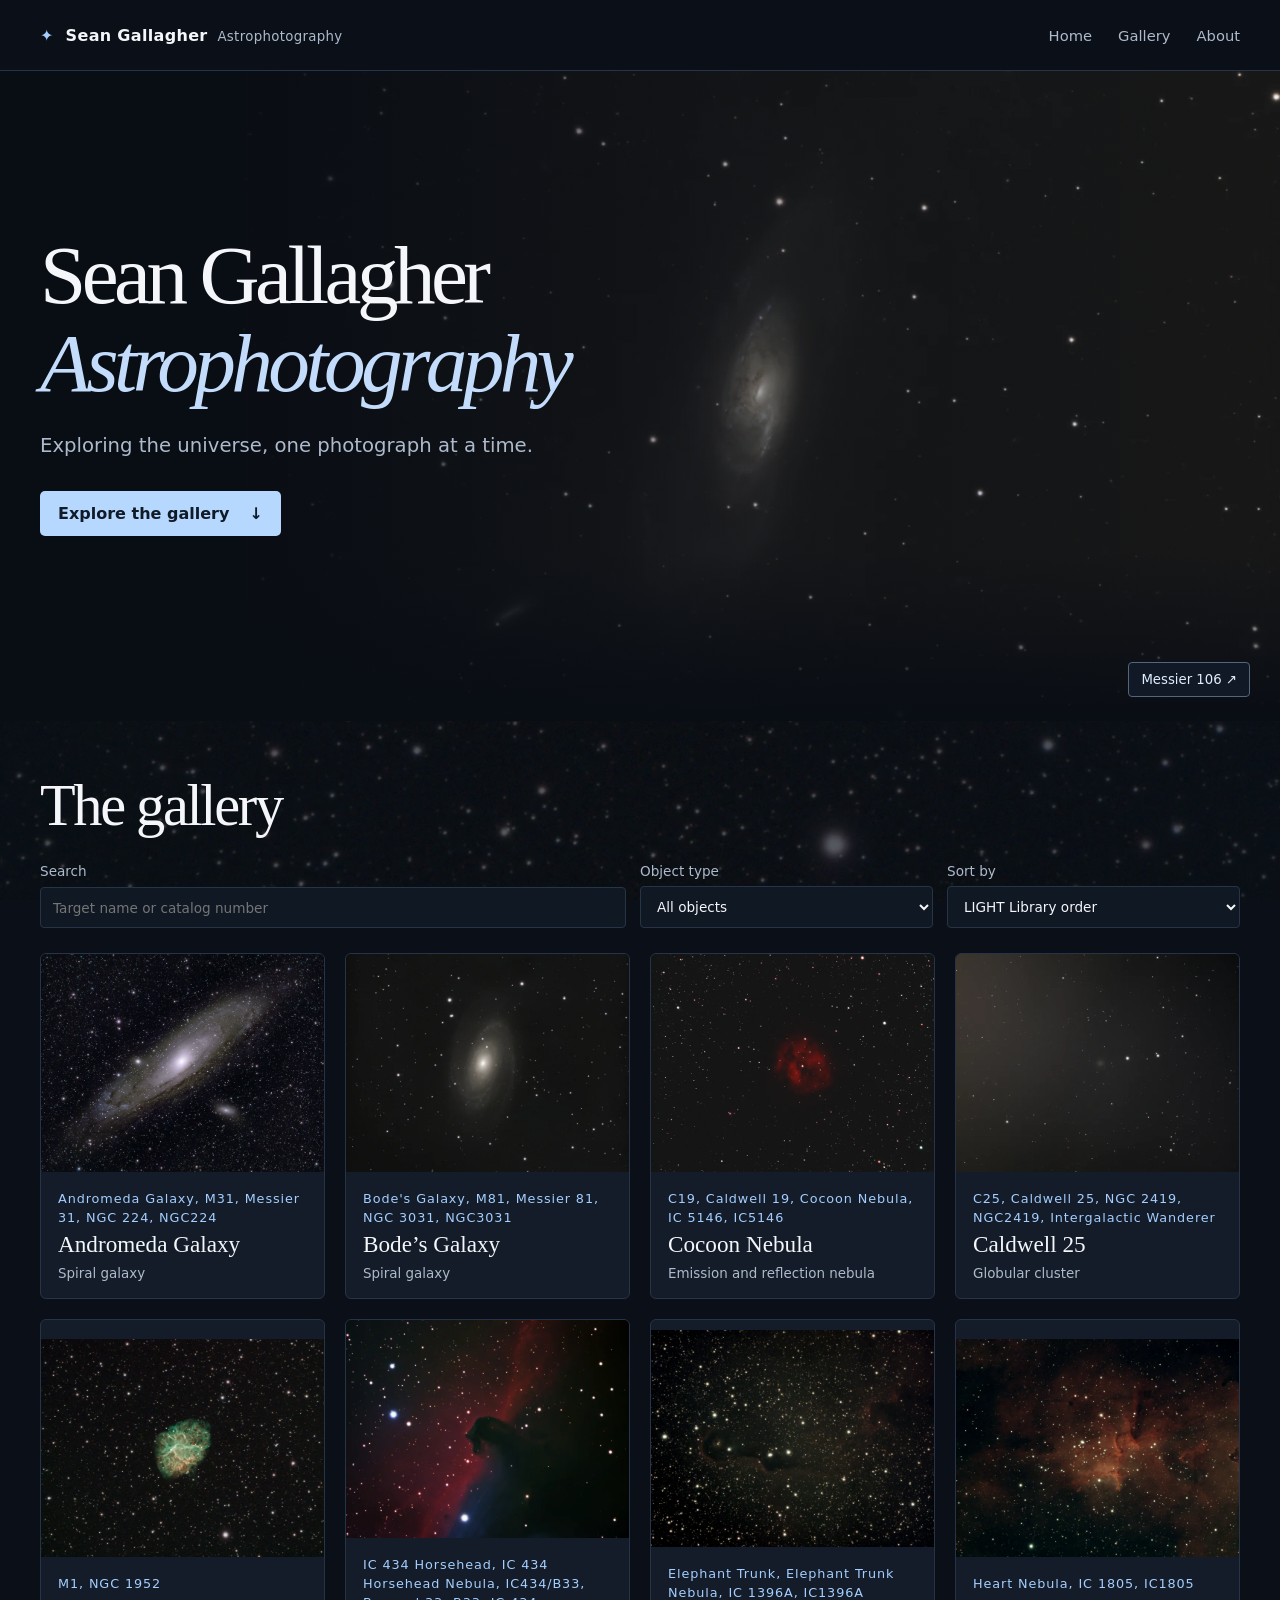
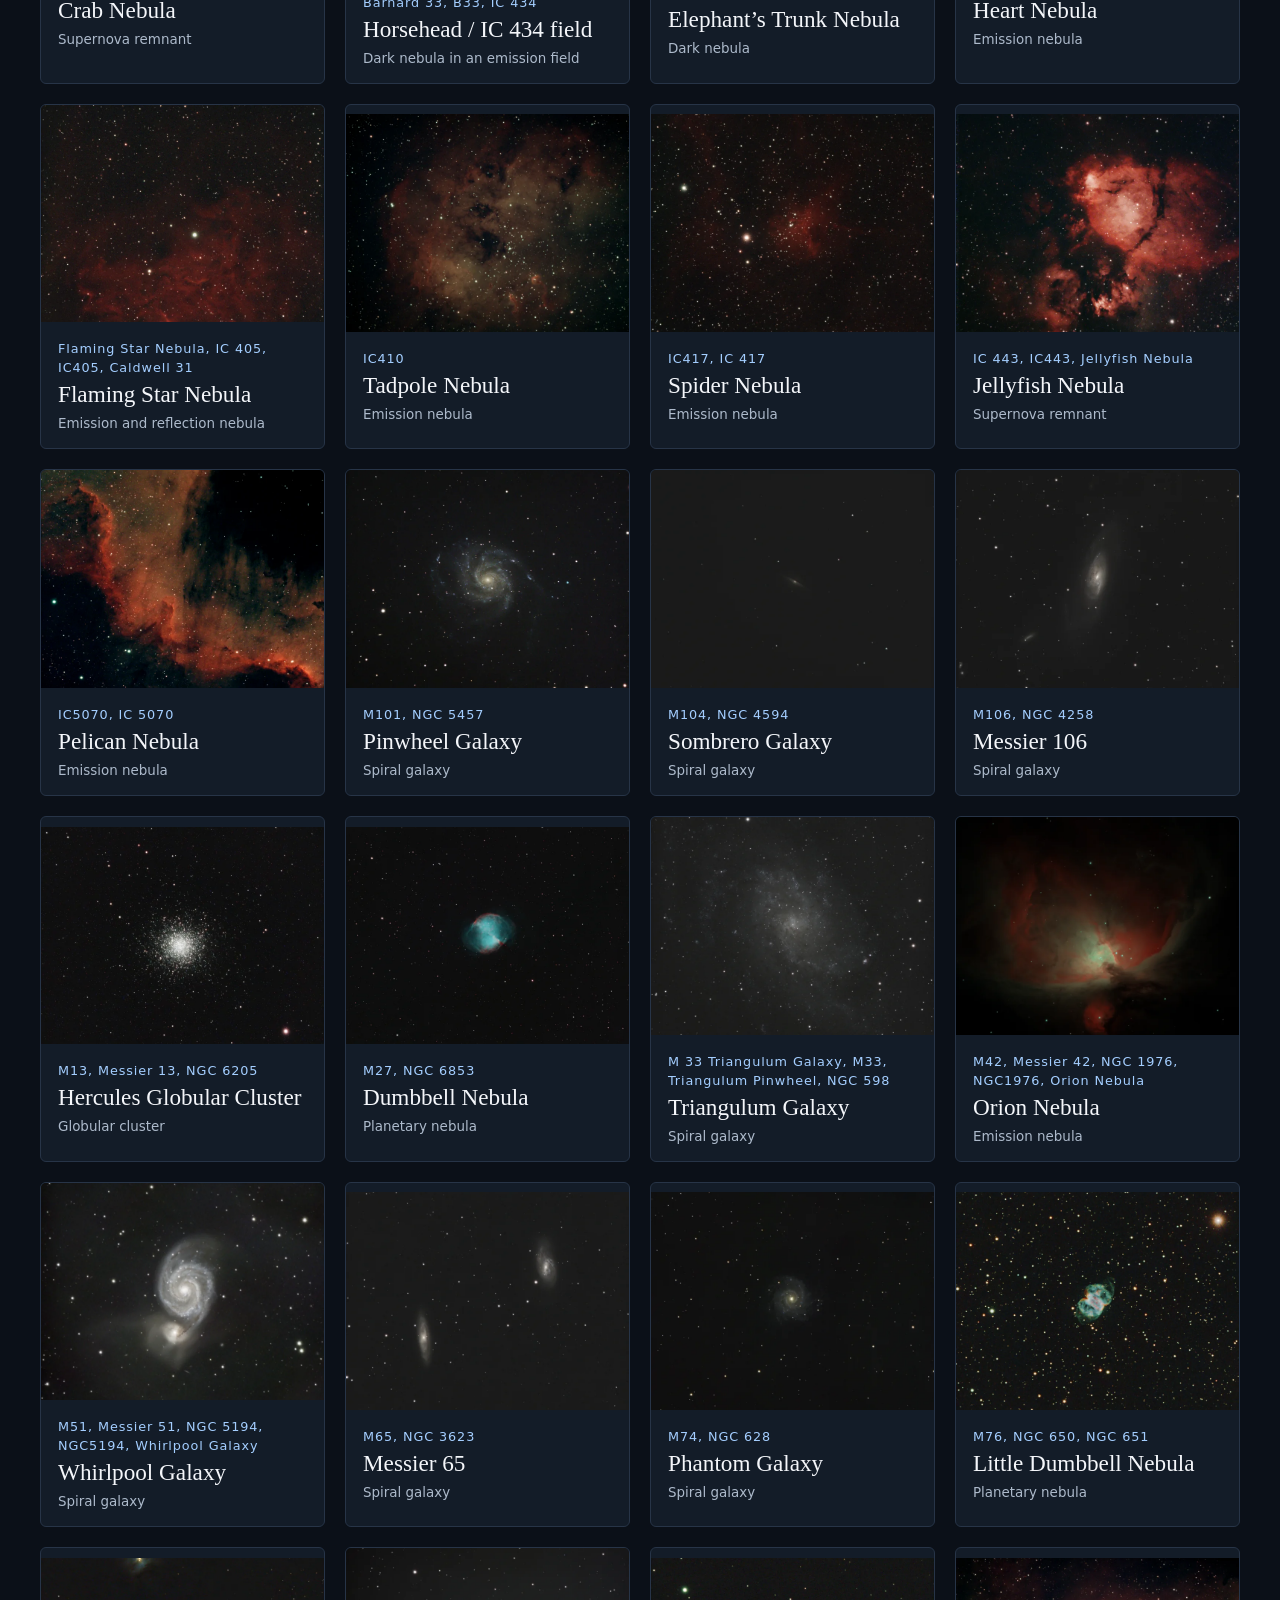
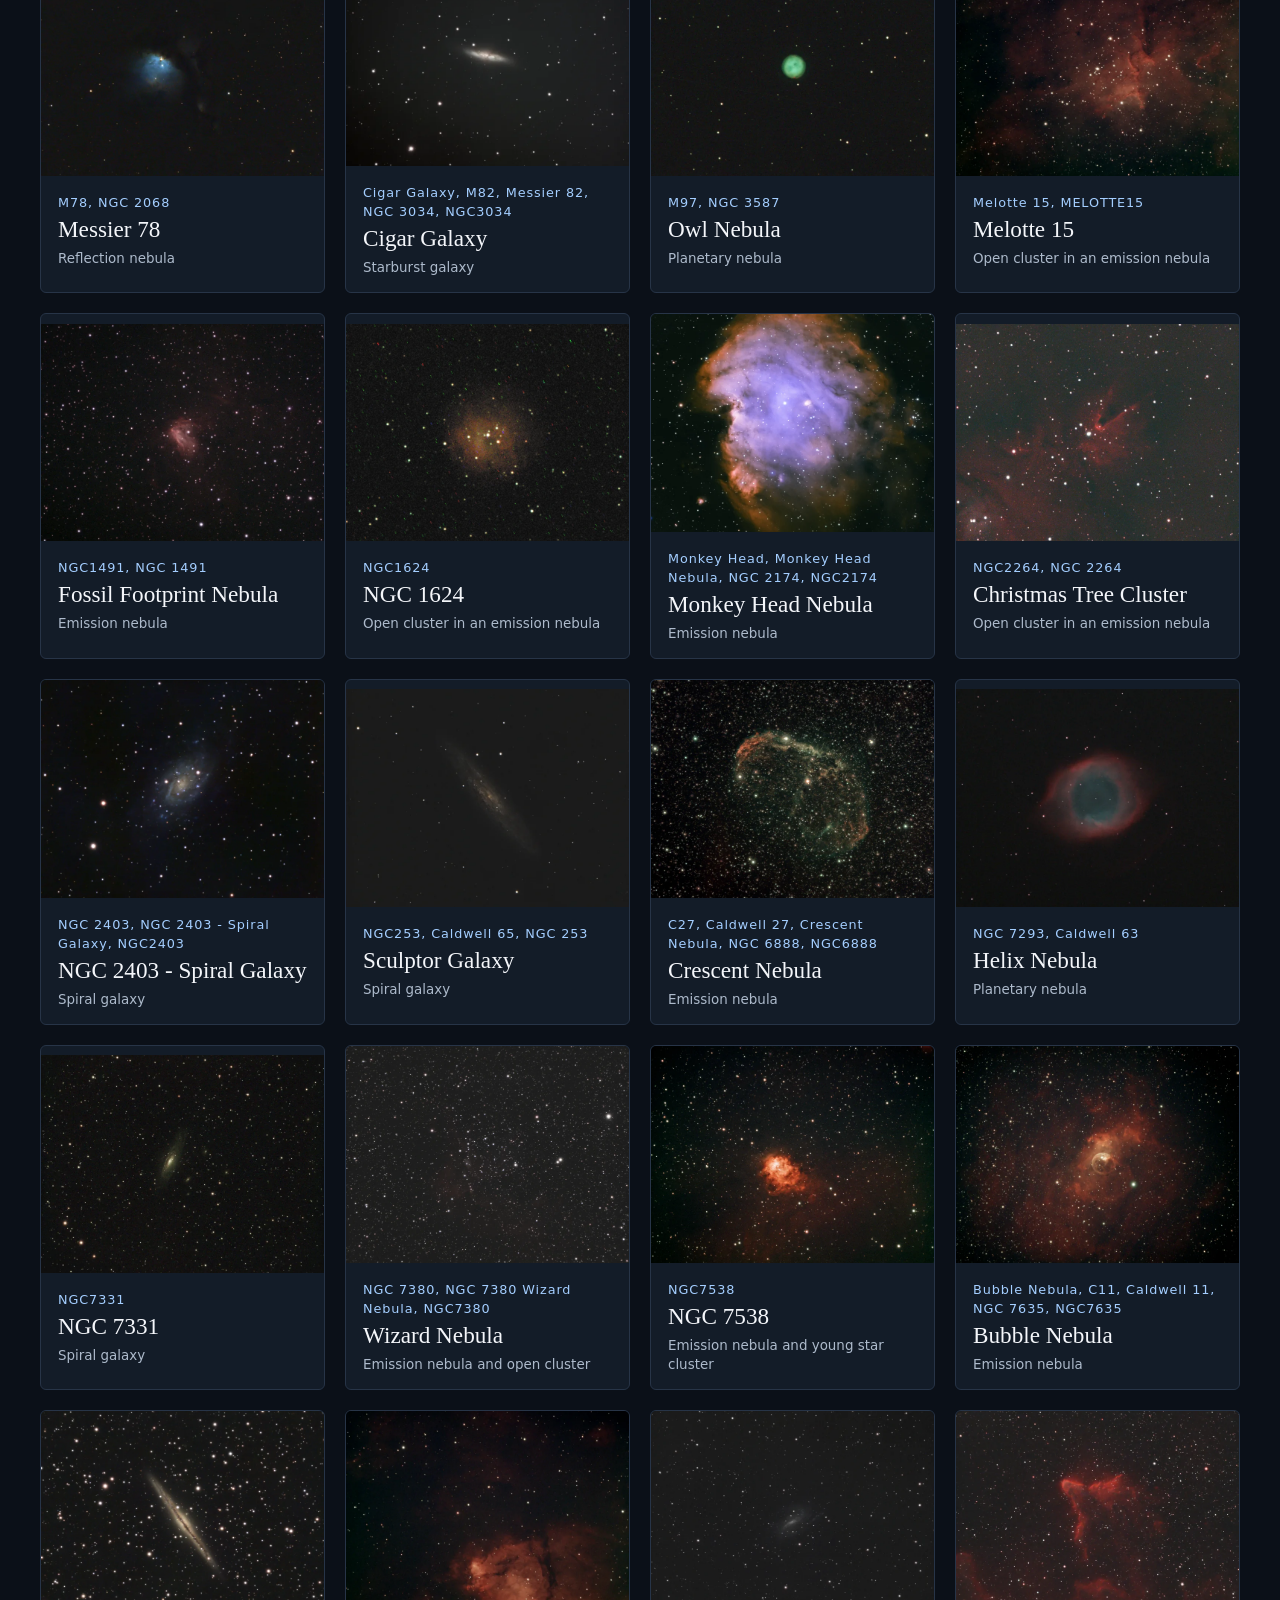
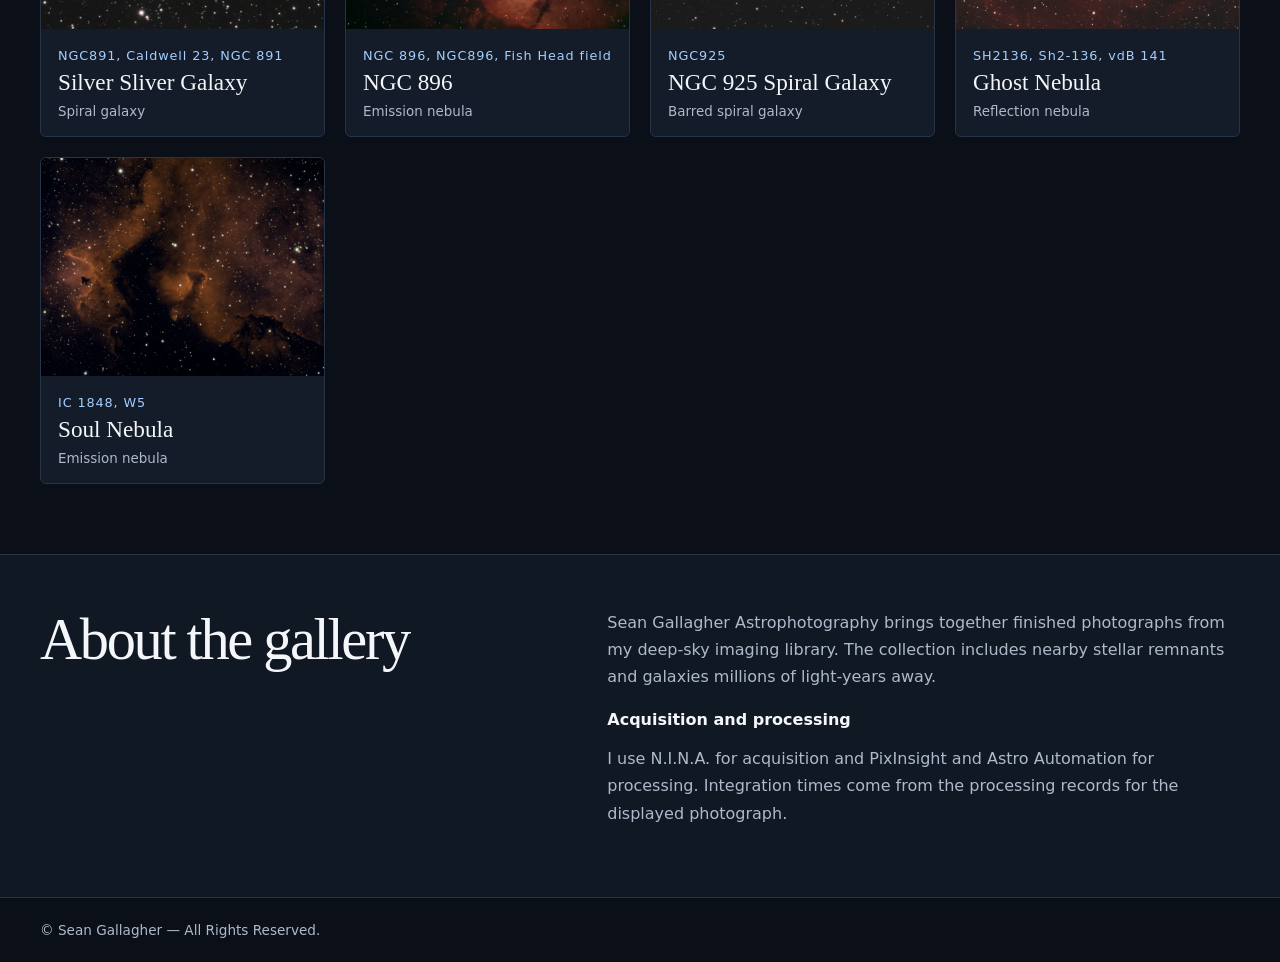
==== index.html @ 2c34ee41 "Match the LIGHT Library gallery order and desktop grid" ====
<!doctype html>
<html lang="en">
<head>
  <meta charset="utf-8">
  <meta name="viewport" content="width=device-width, initial-scale=1">
  <meta name="description" content="Explore Sean Gallagher’s photographs of galaxies, nebulae, and the night sky.">
  <title>Sean Gallagher Astrophotography</title>
  <link rel="stylesheet" href="style.css?v=2">
  <script defer src="gallery-data.js"></script>
  <script defer src="target-catalog.js?v=2"></script>
  <script defer src="target-details.js"></script>
  <script defer src="gallery.js?v=2"></script>
</head>
<body>
  <header class="top"><div class="wrap nav">
    <a class="brand" href="#home"><span aria-hidden="true">✦</span> Sean Gallagher <small>Astrophotography</small></a>
    <nav aria-label="Main navigation"><a href="#home">Home</a><a href="#gallery">Gallery</a><a href="#about">About</a></nav>
  </div></header>
  <main id="home">
    <section class="hero" aria-labelledby="hero-title">
      <img class="hero-photo" alt="" fetchpriority="high">
      <div class="wrap hero-content">
        <h1 id="hero-title">Sean Gallagher<br><em>Astrophotography</em></h1>
        <p>Exploring the universe, one photograph at a time.</p>
        <a class="primary" href="#gallery">Explore the gallery <span aria-hidden="true">↓</span></a>
      </div>
      <button class="hero-credit" type="button" data-target="m106">Messier 106 <span aria-hidden="true">↗</span></button>
    </section>
    <section id="gallery" class="gallery-sky" aria-labelledby="gallery-title">
      <div class="wrap collection">
      <h2 id="gallery-title">The gallery</h2>
      <div class="controls">
        <label>Search <input id="search" type="search" placeholder="Target name or catalog number"></label>
        <label>Object type <select id="type"><option value="">All objects</option></select></label>
        <label>Sort by <select id="sort"><option value="library">LIGHT Library order</option><option value="recent">Recently updated</option><option value="name">Name</option><option value="hours">Integrated hours</option></select></label>
      </div>
      <p id="empty" role="status" hidden>No photographs match your search.</p>
      <div id="photographs" class="grid"></div>
      </div>
    </section>
    <section id="about" class="about"><div class="wrap about-inner">
      <h2>About the gallery</h2>
      <div><p>Sean Gallagher Astrophotography brings together finished photographs from my deep-sky imaging library. The collection includes nearby stellar remnants and galaxies millions of light-years away.</p>
      <h3>Acquisition and processing</h3><p>I use N.I.N.A. for acquisition and PixInsight and Astro Automation for processing. Integration times come from the processing records for the displayed photograph.</p></div>
    </div></section>
  </main>
  <footer class="wrap">© Sean Gallagher — All Rights Reserved.</footer>
  <dialog id="detail" aria-labelledby="detail-title">
    <div class="detail-layout">
      <div class="detail-photo"><button id="enlarge" type="button" aria-label="Open full-resolution viewer"><img id="preview" alt=""><span>View full resolution ↗</span></button></div>
      <section class="detail-copy"><button class="close" id="close-detail" type="button" aria-label="Close photograph" autofocus>×</button>
        <p id="detail-alias" class="alias"></p><h2 id="detail-title"></h2><p id="description"></p>
        <dl id="facts" aria-describedby="capture-note"></dl>
        <p id="capture-note">¹ Total captured in the LIGHT Library for this target.</p>
        <p id="image-note" hidden></p>
        <a id="source" target="_blank" rel="noopener">Read about this target ↗</a>
        <a id="magnitude-source" target="_blank" rel="noopener" hidden>Magnitude source ↗</a>
      </section>
    </div>
  </dialog>
  <dialog id="viewer" aria-label="Full-resolution photograph">
    <div class="toolbar"><strong id="viewer-title"></strong><div class="zoom-actions">
      <button id="zoom-out" aria-label="Zoom out">−</button><button id="fit">Fit</button><button id="actual" aria-label="View original pixel dimensions">100%</button><button id="zoom-in" aria-label="Zoom in">+</button><button id="close-viewer" aria-label="Close full-resolution viewer" autofocus>×</button>
    </div></div>
    <div id="stage" tabindex="0" aria-label="Photograph. Drag or use arrow keys to pan. Use plus or minus to zoom."><img id="full" alt="" draggable="false"></div>
    <p id="zoom-status" role="status"></p>
  </dialog>
</body>
</html>
---- style.css ----
:root{color-scheme:dark;--bg:#0b1018;--panel:#131c28;--text:#f4f6fa;--muted:#adbacb;--blue:#a4ceff;--line:#273447;font-family:system-ui,sans-serif}
*{box-sizing:border-box}
body{margin:0;background:var(--bg);color:var(--text)}
button,input,select{font:inherit}
button,a,input,select{touch-action:manipulation}
button{color:inherit;cursor:pointer}
a{color:inherit;text-decoration:none}
:focus-visible{outline:2px solid #a4ceff;outline-offset:4px}
[hidden]{display:none!important}
.wrap{width:min(1220px,calc(100% - 80px));margin-inline:auto}
.top{background:#0b1018;border-bottom:1px solid var(--line)}
.nav,.nav nav{display:flex;align-items:center;gap:26px}
.nav{justify-content:space-between;min-height:70px}
.brand{font-weight:650;letter-spacing:.02em}
.brand span{color:var(--blue);margin-right:6px}
.brand small{color:var(--muted);font-weight:400;margin-left:4px}
.nav nav a{color:var(--muted);font-size:.92rem}
.nav nav a:hover,#source:hover{color:white}
.hero{position:relative;isolation:isolate;overflow:hidden;display:grid;align-items:center;min-height:clamp(450px,62vw,650px);background:#090d14}
.hero-photo{position:absolute;z-index:-2;inset:0 0 0 auto;width:81%;height:100%;object-fit:cover;object-position:center 49%}
.hero::after{content:"";position:absolute;z-index:-1;inset:0;background:linear-gradient(90deg,#090d14 4%,#090d14e8 22%,#090d1460 57%,#090d140c 100%),linear-gradient(0deg,#090d14 0%,transparent 26%)}
.hero-content{padding:72px 0 96px}
h1,h2{font-family:"Georgia",serif;font-weight:400;margin:0;line-height:1.05}
h1{font-size:clamp(2.9rem,6.5vw,6.25rem);letter-spacing:-.055em}
h1 em{color:#c3dcfb;font-weight:400}
.hero p,.about p,#description{color:var(--muted);line-height:1.7}
.hero p{font-size:clamp(1rem,2vw,1.23rem);margin:22px 0 28px}
.primary{display:inline-flex;gap:20px;padding:13px 18px;background:#b6d8ff;color:#111b28;border-radius:5px;font-weight:650}
.hero-credit{position:absolute;right:max(24px,calc((100% - 1220px)/2));bottom:24px;color:#e0edff;background:#111a27ed;border:1px solid #53667e;border-radius:4px;padding:9px 12px;font-size:.83rem}
.gallery-sky{position:relative;isolation:isolate;clip-path:inset(0);background:#0b1018}
.gallery-sky::before{
  content:"";position:fixed;z-index:-1;inset:0;pointer-events:none;
  background:
    linear-gradient(90deg,#09111c82,#0b10184d 52%,#09111c82),
    url("design/crab-starfield.webp") center / cover no-repeat;
  opacity:.54;
}
.collection{padding:54px 0 70px}
h2{font-size:clamp(2.2rem,4.7vw,3.65rem);letter-spacing:-.04em}
.controls{display:grid;grid-template-columns:2fr 1fr 1fr;gap:14px;margin:27px 0 25px}
.controls label{display:grid;gap:7px;color:var(--muted);font-size:.85rem}
input,select{width:100%;min-width:0;background:#101823;color:var(--text);border:1px solid var(--line);border-radius:4px;padding:11px 12px}
.grid{display:grid;grid-template-columns:repeat(4,minmax(0,1fr));gap:20px}
.card{text-align:left;padding:0;overflow:hidden;background:var(--panel);border:1px solid var(--line);border-radius:6px}
.card:hover{border-color:#7496bd}
.card img{display:block;width:100%;aspect-ratio:1.3;object-fit:cover;background:#06090d}
.card-body{display:block;padding:16px 17px}
.card strong{display:block;font-family:Georgia,serif;font-weight:400;font-size:1.45rem;margin:5px 0}
.alias{color:var(--blue);font-size:.8rem;letter-spacing:.07em}
.card .meta{color:var(--muted);font-size:.84rem}
.about{border-block:1px solid var(--line);background:#101823}
.about-inner{display:grid;grid-template-columns:1fr 1.2fr;gap:40px;padding-block:54px}
.about p:first-child{margin-top:0}
.about h3{font-size:1rem;margin:20px 0 0}
footer{color:var(--muted);padding-block:24px;font-size:.85rem}
dialog{color:var(--text);background:var(--panel);border:1px solid var(--line);padding:0}
dialog::backdrop{background:#03060cd9}
body:has(dialog[open]){overflow:hidden}
#detail{width:min(1060px,calc(100% - 36px));max-height:calc(100dvh - 38px);border-radius:8px}
.detail-layout{display:grid;grid-template-columns:1.3fr 1fr}
.detail-photo{background:#06090d;display:grid;place-items:center}
#enlarge{display:grid;place-items:center;width:100%;padding:0;border:0;background:none;position:relative}
#enlarge img{display:block;width:100%;height:auto;max-height:75dvh;object-fit:contain}
#enlarge span{position:absolute;bottom:14px;padding:9px 12px;border-radius:4px;background:#0b1018ed}
.detail-copy{padding:32px;position:relative}
.detail-copy h2{font-size:clamp(2rem,4vw,3.2rem)}
.close,.toolbar button{border:1px solid var(--line);border-radius:4px;background:#172331;min-width:42px;min-height:42px}
.close{position:absolute;right:12px;top:12px;font-size:1.4rem}
.detail-copy .alias{padding-right:42px}
dl{margin:20px 0;display:grid;grid-template-columns:1fr 1.25fr;gap:10px;font-size:.9rem}
dt{color:var(--muted)} dd{margin:0}
#capture-note{color:var(--muted);font-size:.8rem;margin:0 0 16px}
#source,#magnitude-source{color:var(--blue);font-size:.9rem;text-decoration:underline}
#magnitude-source{display:inline-block;margin-left:12px}
#image-note{color:var(--muted);font-size:.82rem;line-height:1.5}
#viewer{width:100%;height:100dvh;max-width:none;max-height:none;margin:0;background:#06090d;border:0}
#viewer[open]{display:grid;grid-template-rows:auto 1fr auto}
.toolbar{display:flex;justify-content:space-between;align-items:center;gap:8px;background:#111a26;padding:8px 14px}
.zoom-actions{display:flex;gap:5px;flex-wrap:wrap}
#stage{position:relative;overflow:hidden;touch-action:none;cursor:grab;min-height:0}
#stage:active{cursor:grabbing}
#full{position:absolute;left:50%;top:50%;max-width:none;transform-origin:center;user-select:none;pointer-events:none}
#zoom-status{font-size:.83rem;color:var(--muted);margin:0;padding:8px 14px}
@media(max-width:1100px){.grid{grid-template-columns:repeat(3,minmax(0,1fr))}}
@media(max-width:850px){.grid{grid-template-columns:repeat(2,minmax(0,1fr))}}
@media(max-width:650px){
  .wrap{width:calc(100% - 32px)}
  .nav{gap:10px;min-height:64px}.nav nav{gap:12px}.brand small{display:block;margin:2px 0 0 21px}
  .hero{min-height:460px;align-items:end}.hero-photo{width:100%;object-position:55% 43%}
  .hero::after{background:linear-gradient(0deg,#090d14 2%,#090d14b5 48%,#090d1412 100%)}
  .hero-content{padding:130px 0 92px}.hero-credit{right:16px}
  .controls{grid-template-columns:1fr 1fr}.controls label:first-child{grid-column:1/-1}
  .grid{gap:12px}.card-body{padding:10px}.card strong{font-size:1.15rem}
  .about-inner,.detail-layout{grid-template-columns:1fr;gap:12px}.detail-layout{gap:0}
  #enlarge img{max-height:43dvh}.detail-copy{padding:22px}
  .toolbar{align-items:flex-start;flex-direction:column}
}
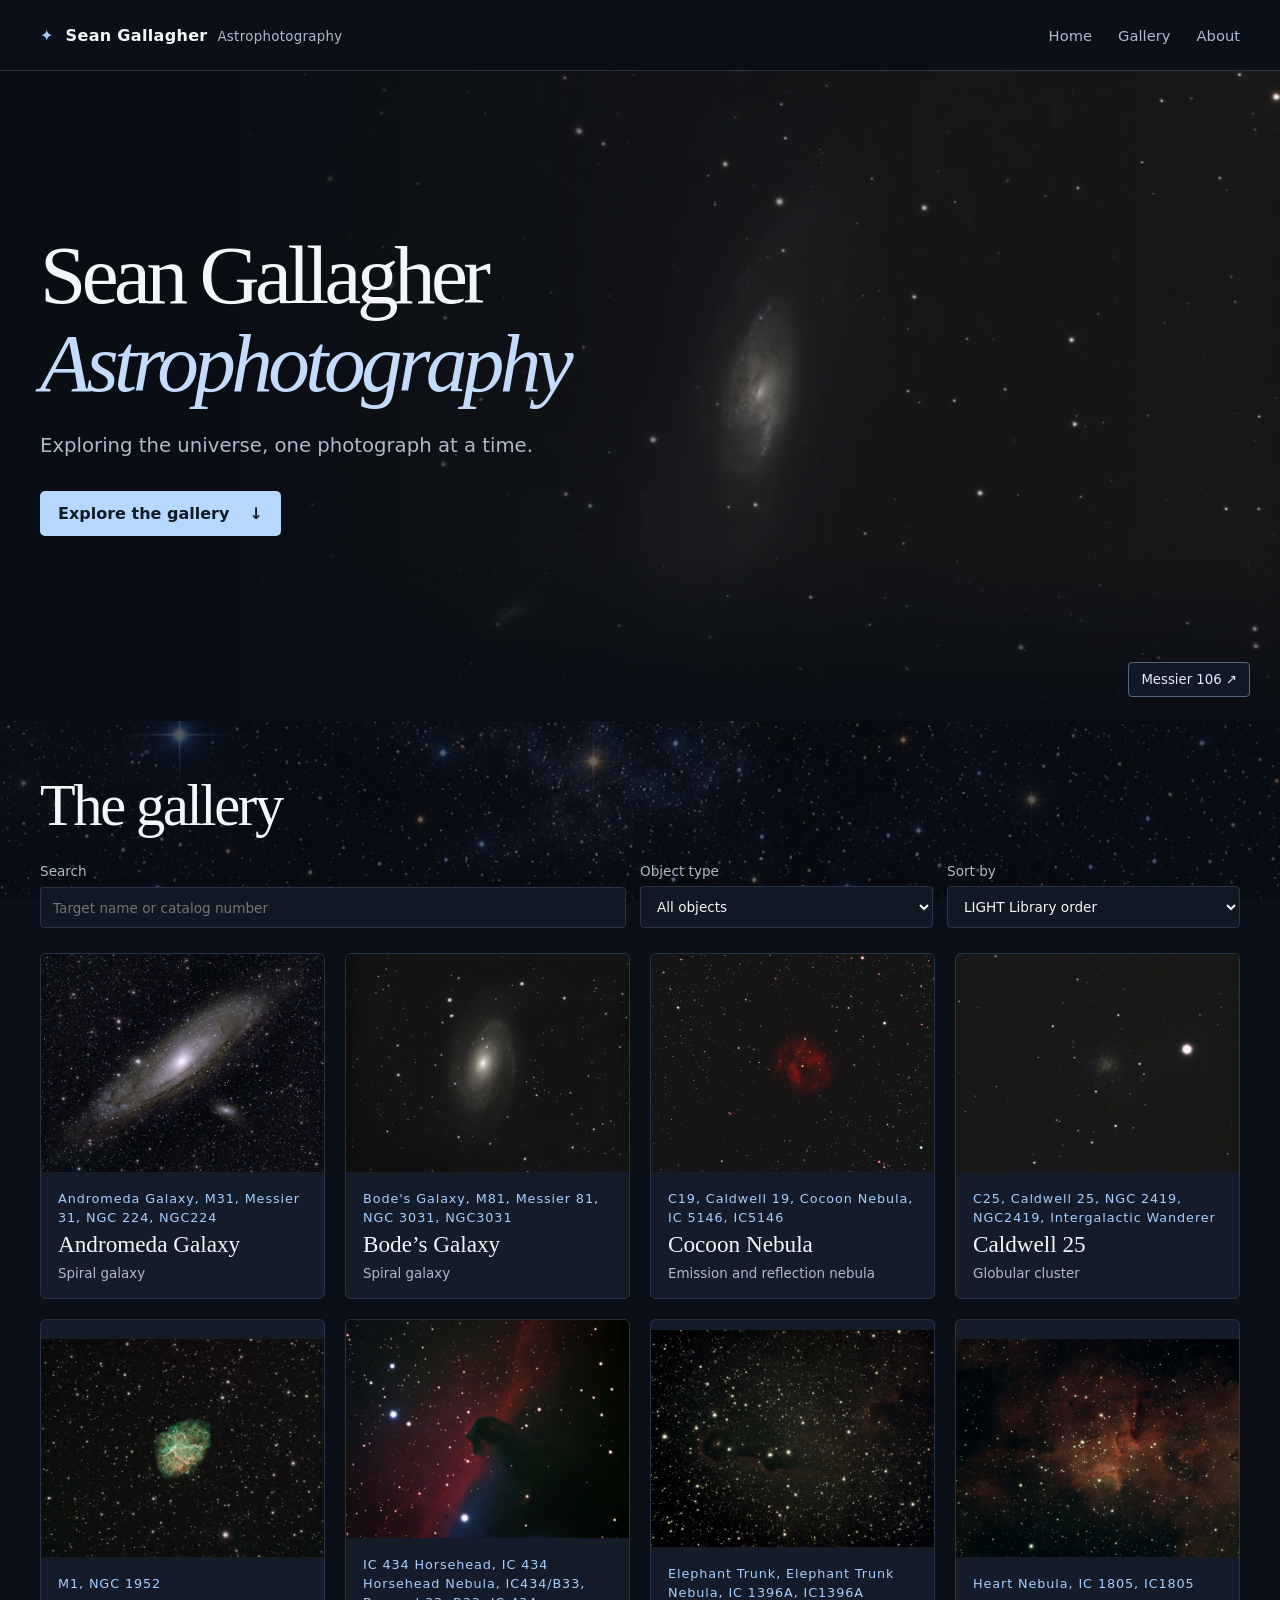
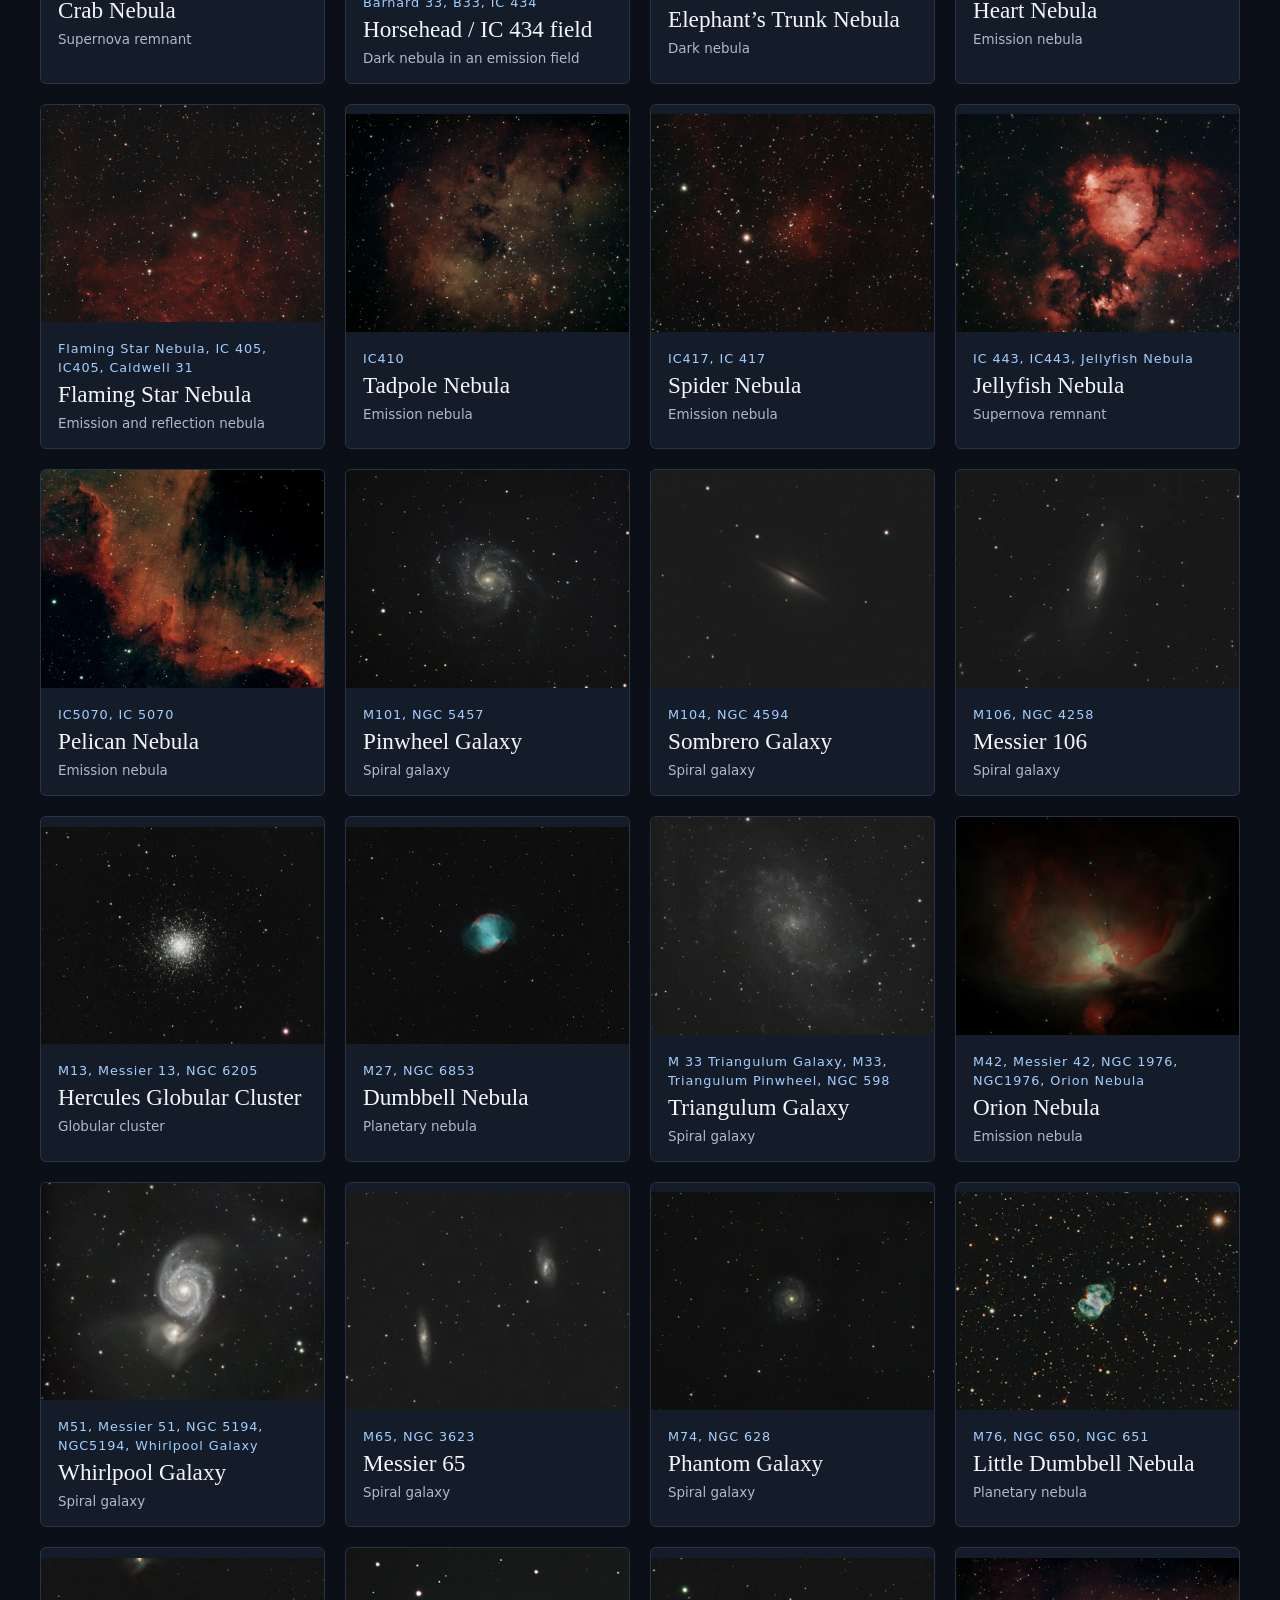
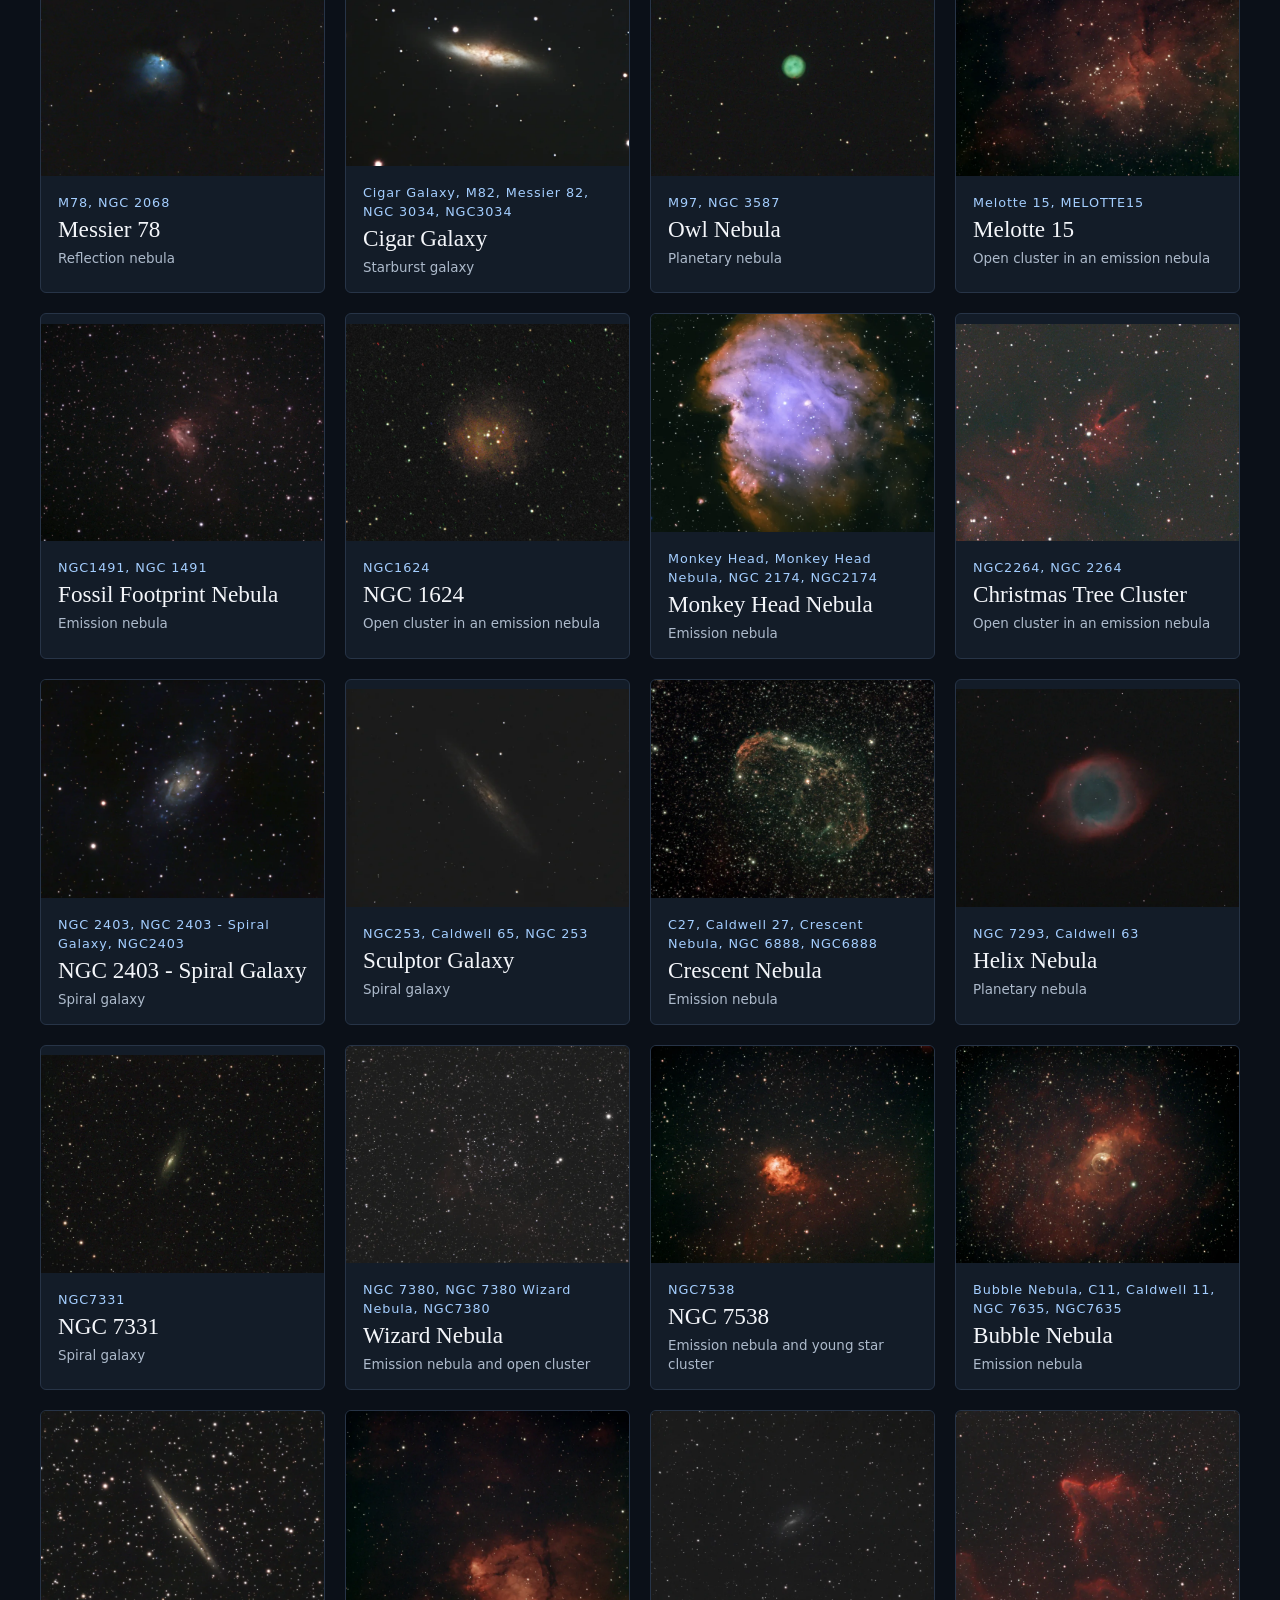
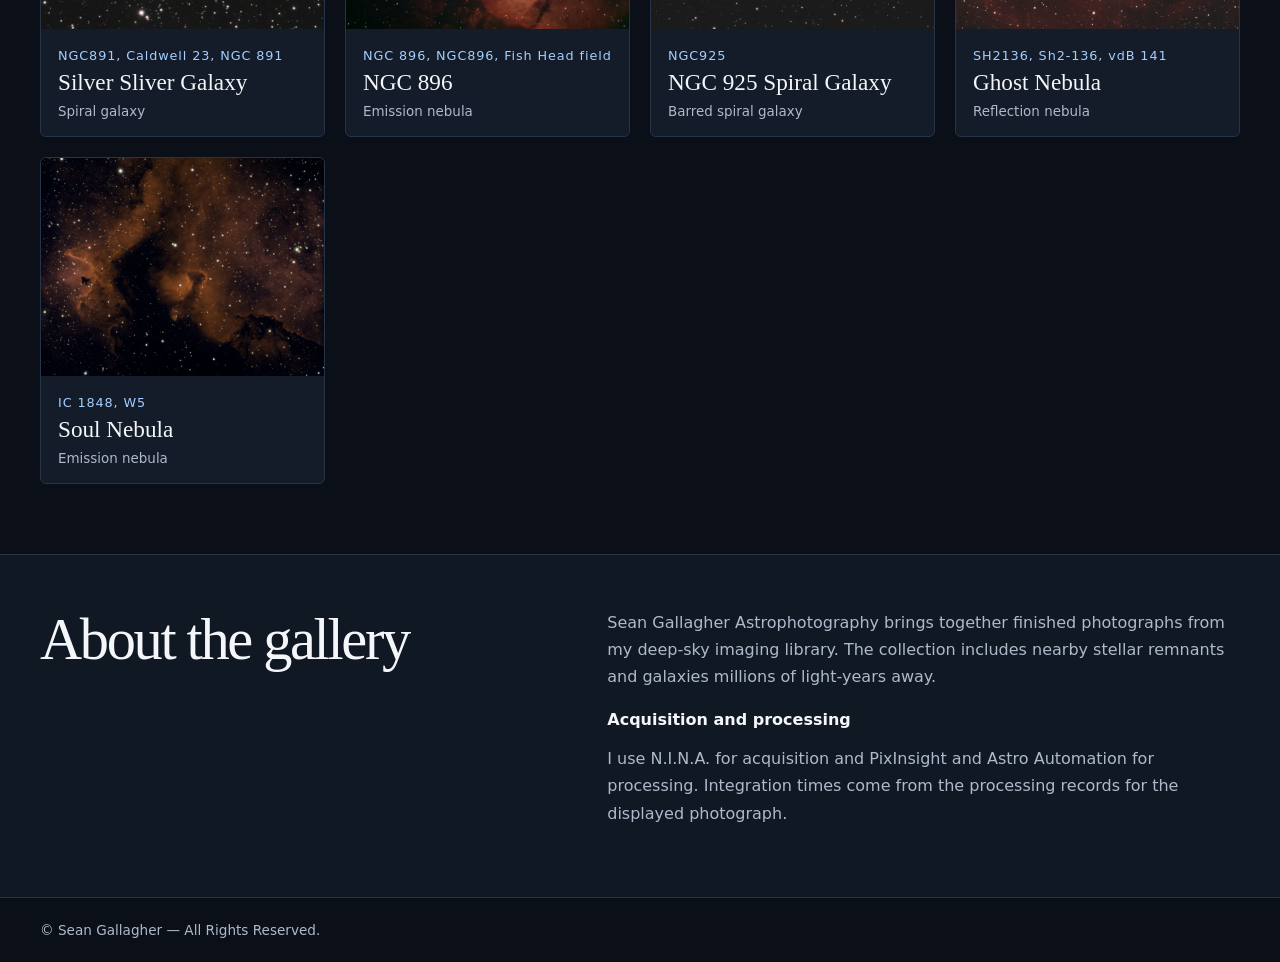
==== commit 7c1f98d2: "Use supplied Milky Way panorama behind the gallery" ====
--- a/index.html
+++ b/index.html
@@ -5,7 +5,7 @@
   <meta name="viewport" content="width=device-width, initial-scale=1">
   <meta name="description" content="Explore Sean Gallagher’s photographs of galaxies, nebulae, and the night sky.">
   <title>Sean Gallagher Astrophotography</title>
-  <link rel="stylesheet" href="style.css?v=2">
+  <link rel="stylesheet" href="style.css?v=3">
   <script defer src="gallery-data.js"></script>
   <script defer src="target-catalog.js?v=2"></script>
   <script defer src="target-details.js"></script>
--- a/style.css
+++ b/style.css
@@ -32,7 +32,7 @@
   content:"";position:fixed;z-index:-1;inset:0;pointer-events:none;
   background:
     linear-gradient(90deg,#09111c82,#0b10184d 52%,#09111c82),
-    url("design/crab-starfield.webp") center / cover no-repeat;
+    url("design/milky-way-starfield.webp") center / cover no-repeat;
   opacity:.54;
 }
 .collection{padding:54px 0 70px}
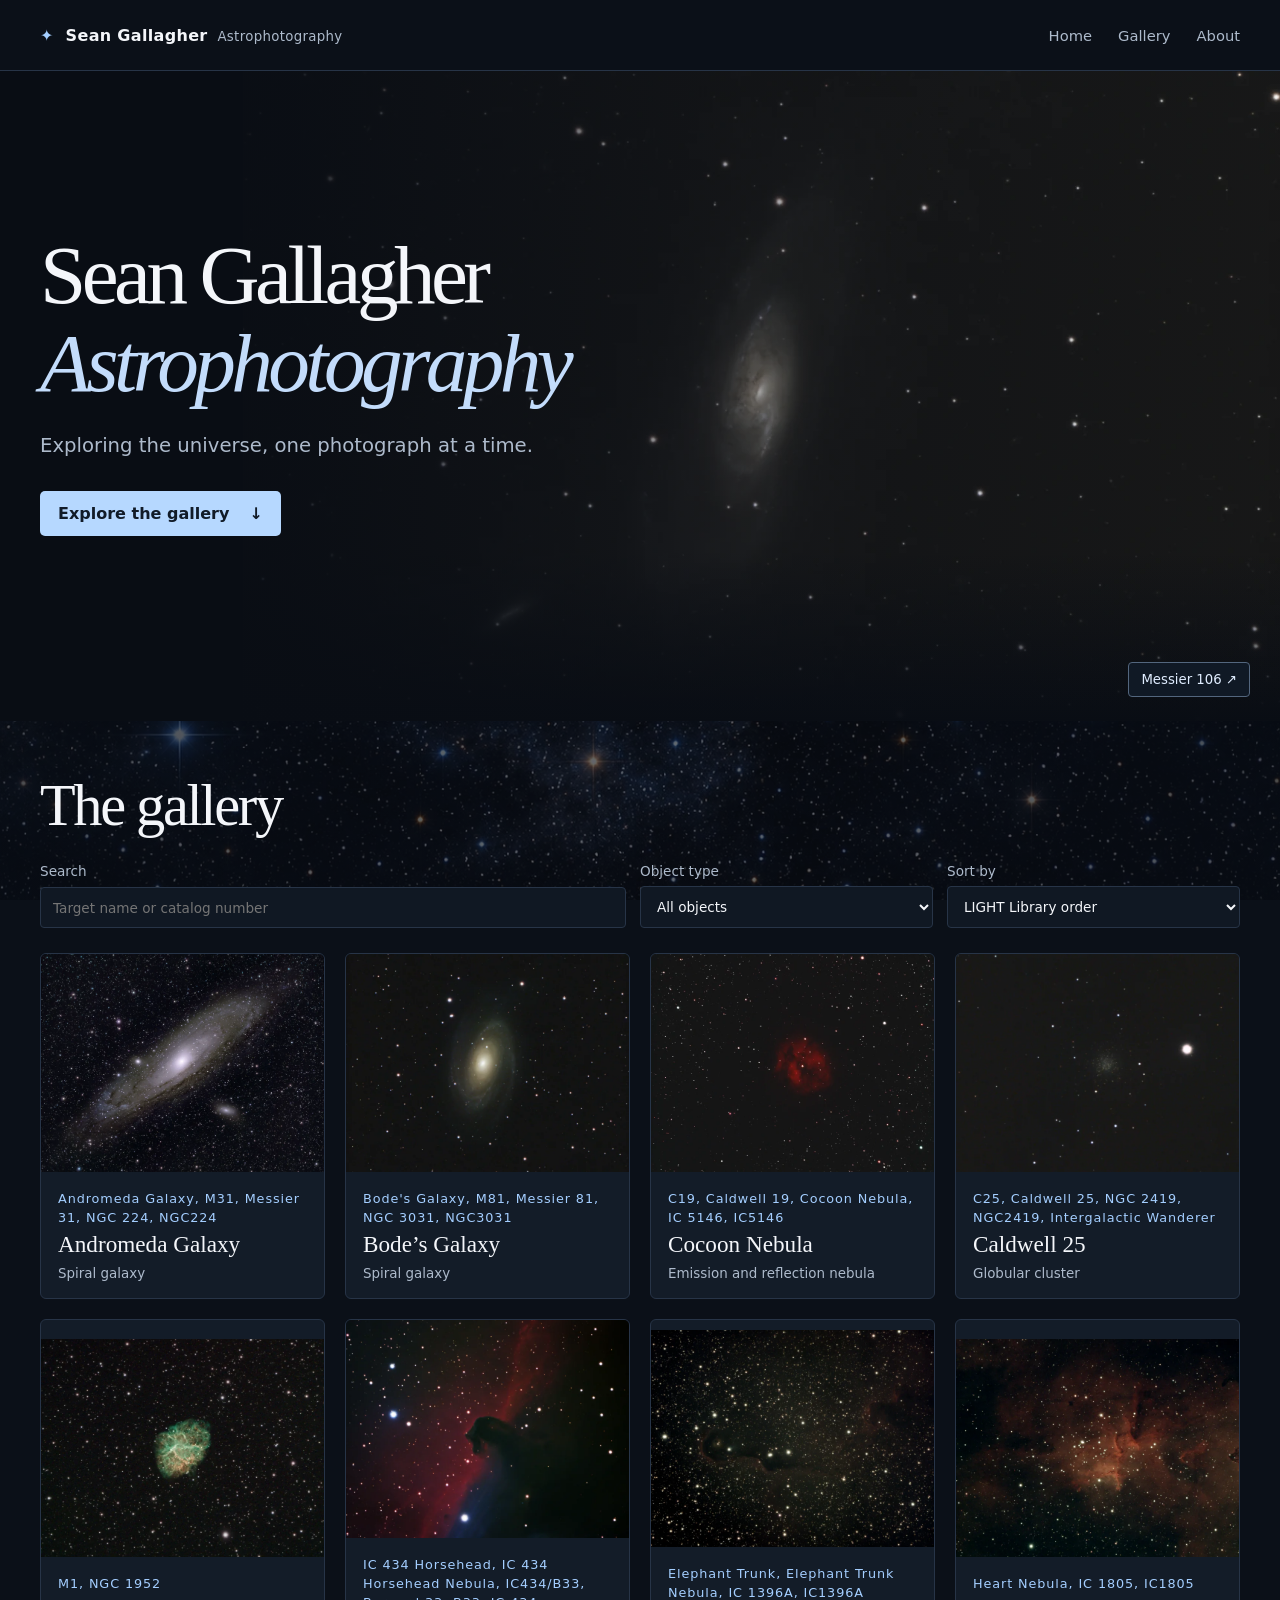
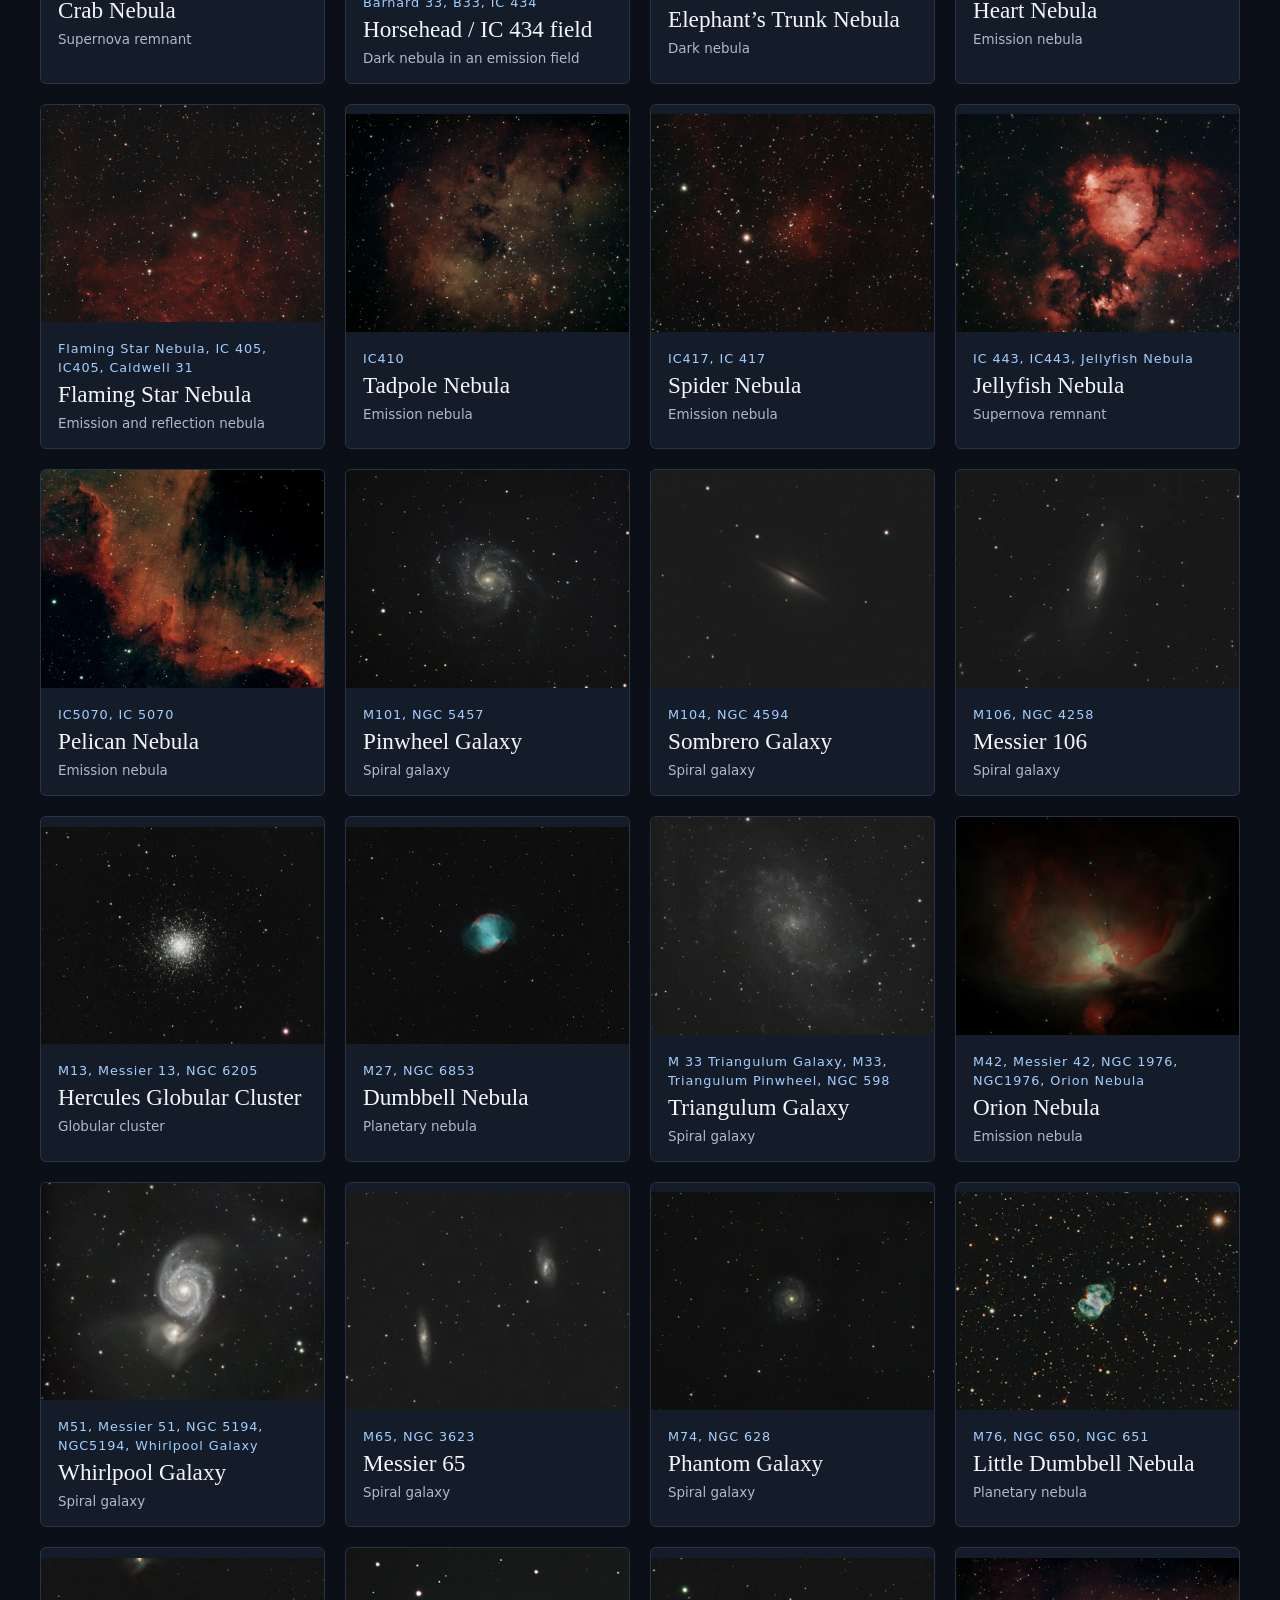
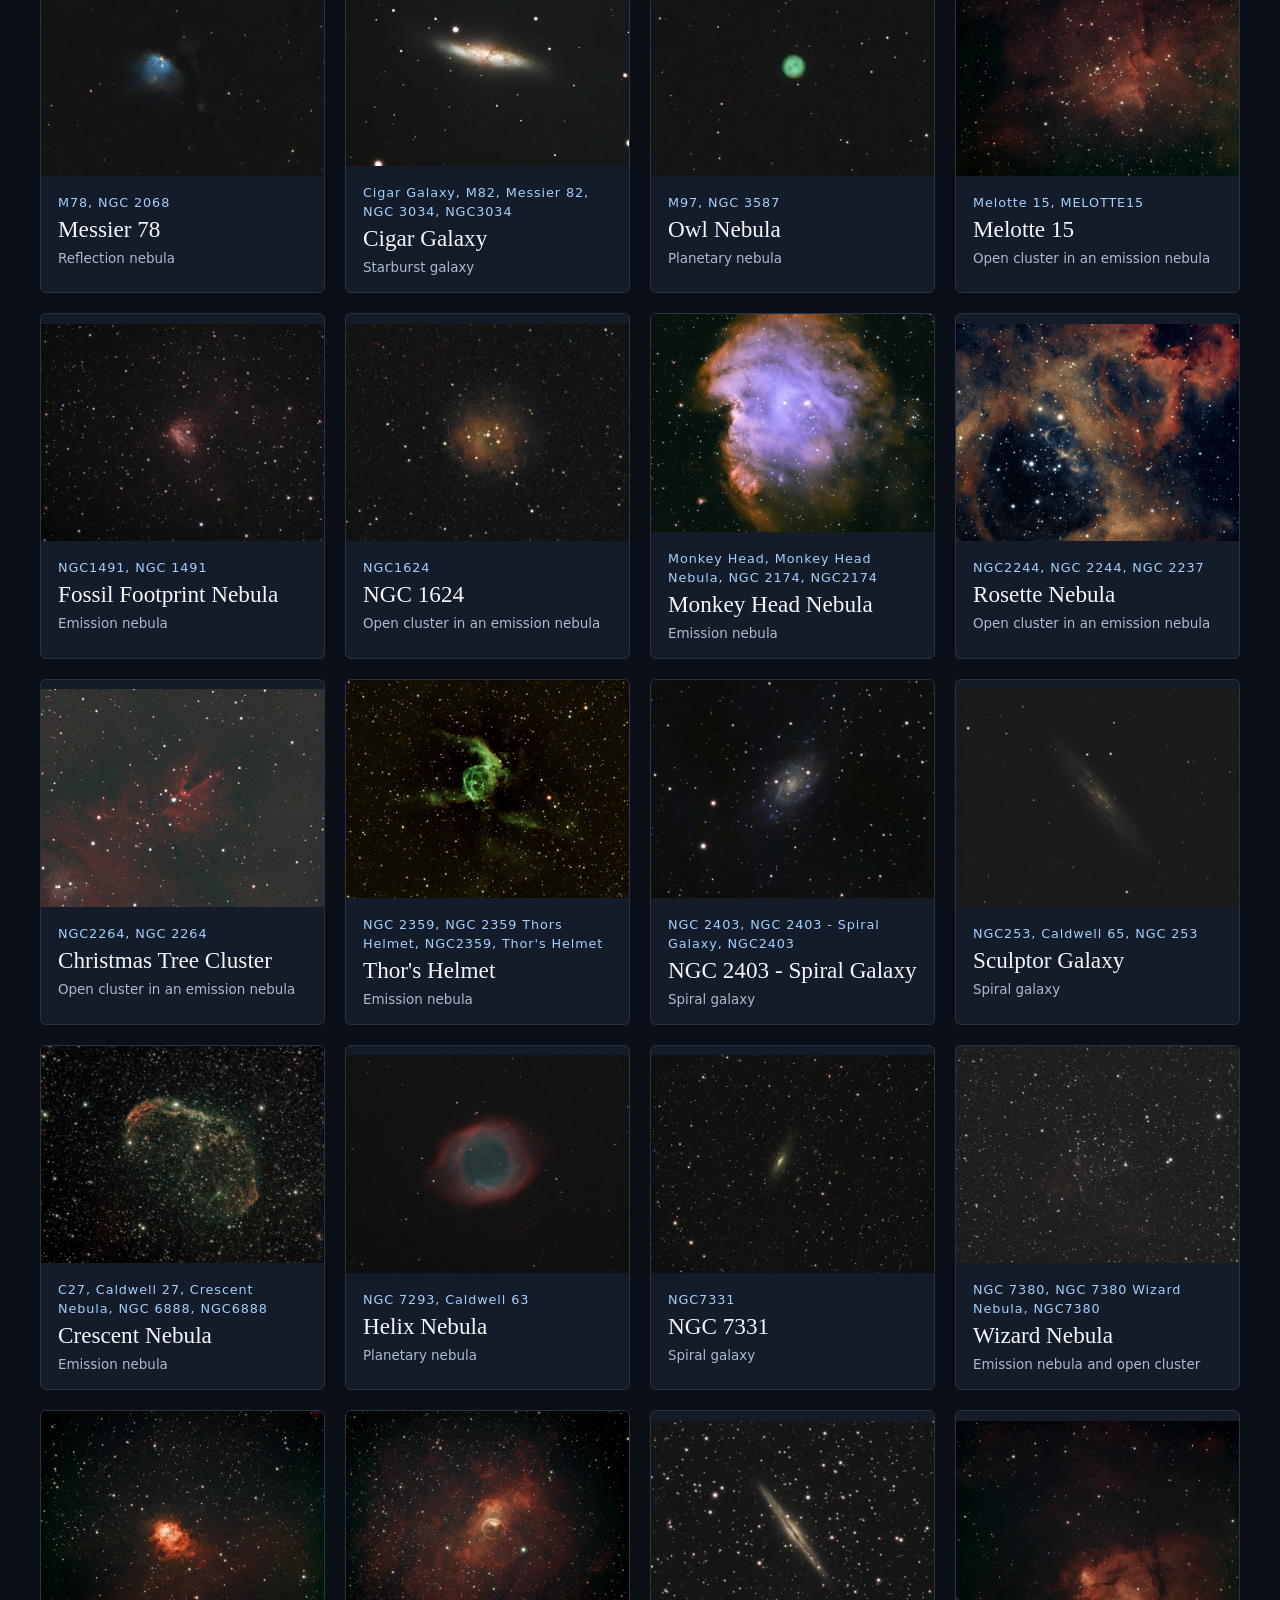
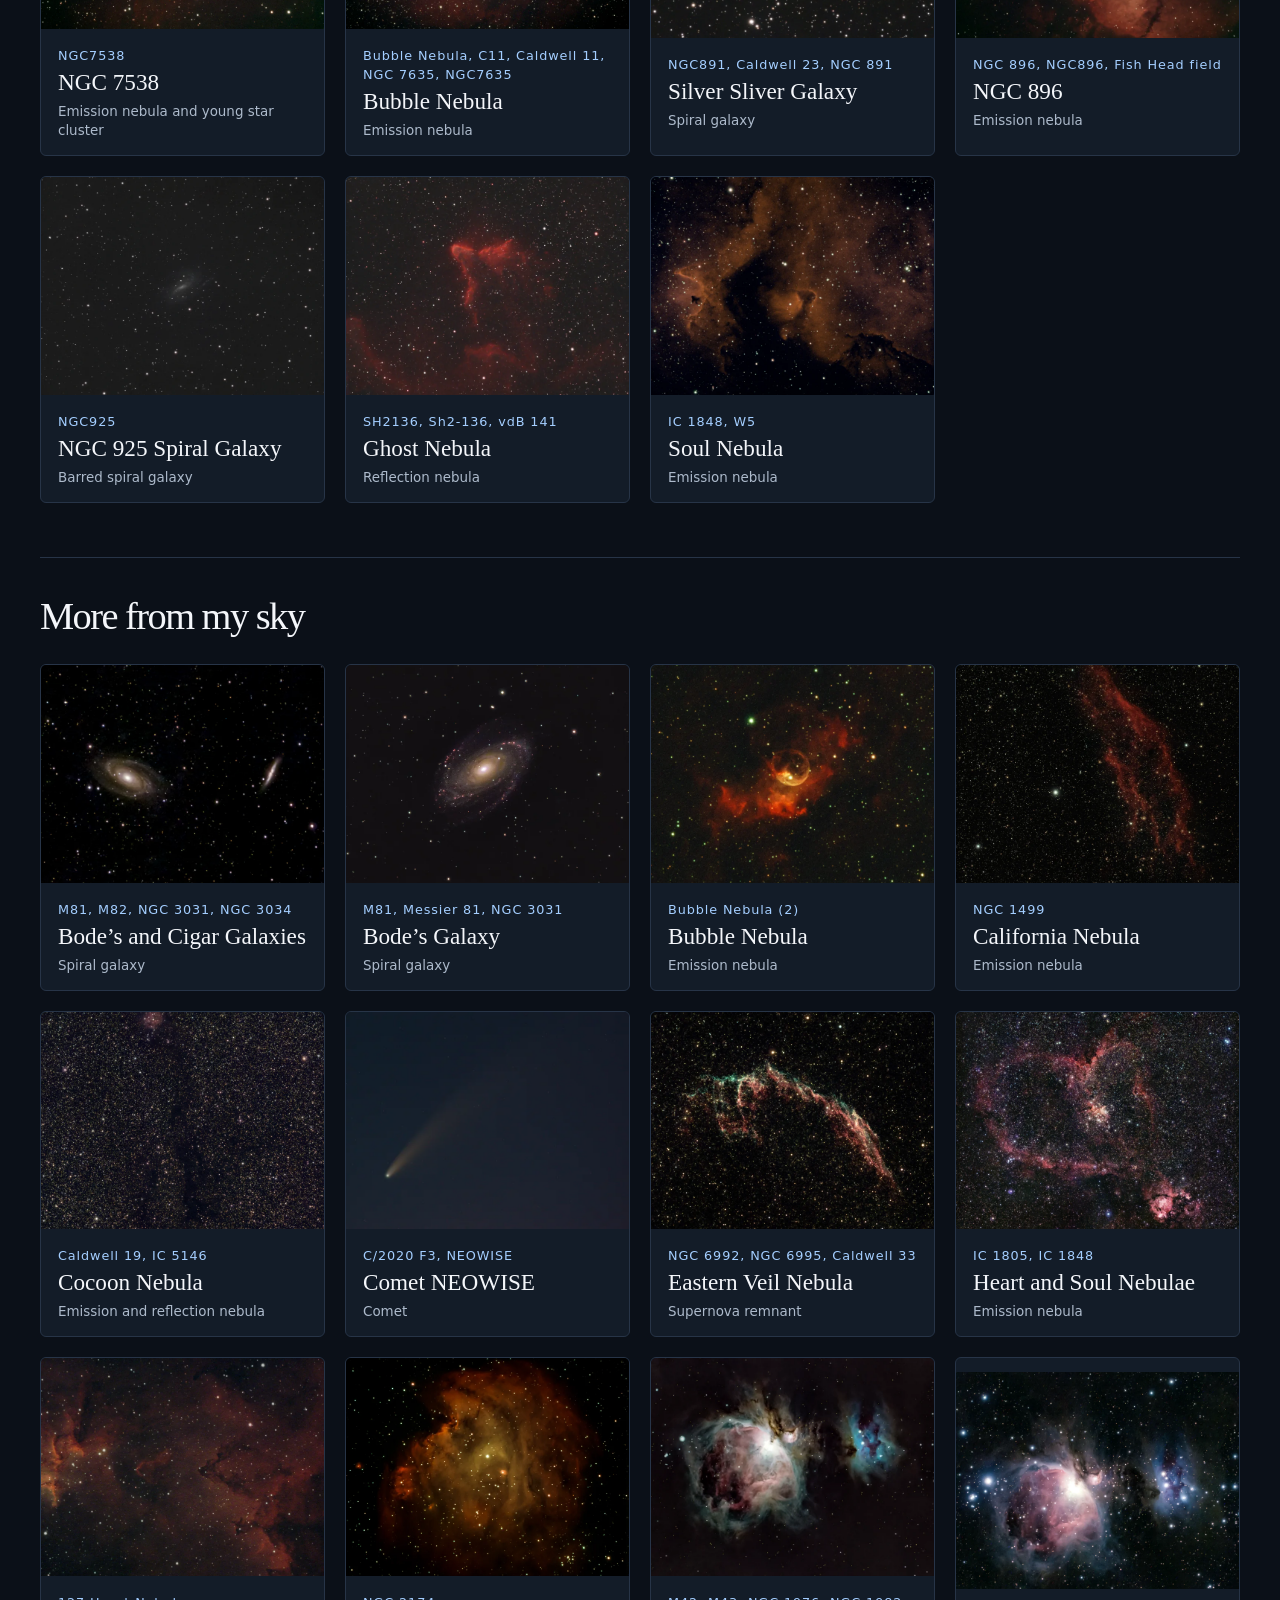
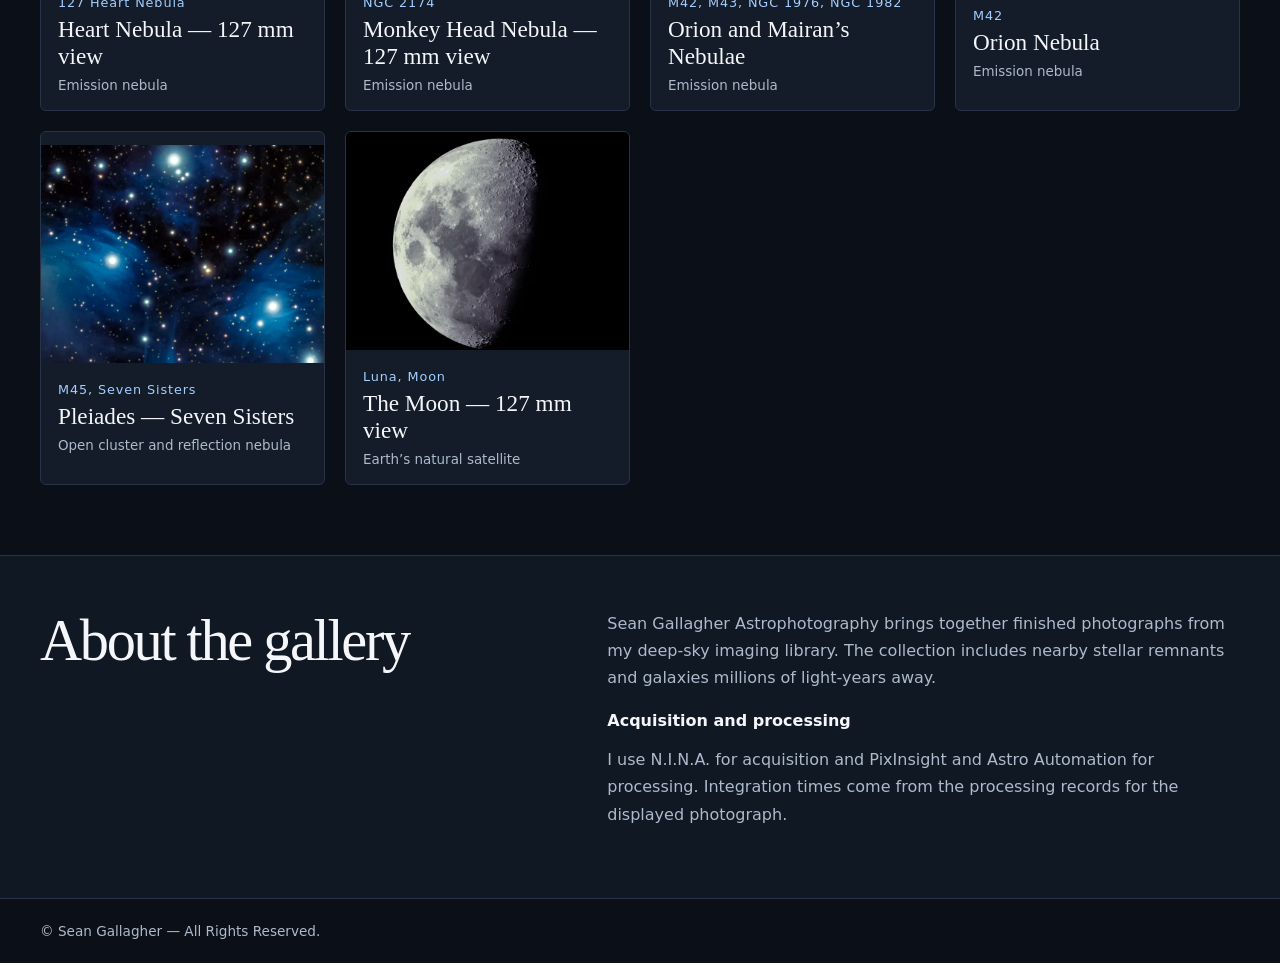
==== commit e619ea5c: "Add a synced archive collection beneath the LIGHT Library" ====
--- a/index.html
+++ b/index.html
@@ -5,11 +5,11 @@
   <meta name="viewport" content="width=device-width, initial-scale=1">
   <meta name="description" content="Explore Sean Gallagher’s photographs of galaxies, nebulae, and the night sky.">
   <title>Sean Gallagher Astrophotography</title>
-  <link rel="stylesheet" href="style.css?v=3">
+  <link rel="stylesheet" href="style.css?v=4">
   <script defer src="gallery-data.js"></script>
   <script defer src="target-catalog.js?v=2"></script>
   <script defer src="target-details.js"></script>
-  <script defer src="gallery.js?v=2"></script>
+  <script defer src="gallery.js?v=4"></script>
 </head>
 <body>
   <header class="top"><div class="wrap nav">
@@ -36,6 +36,10 @@
       </div>
       <p id="empty" role="status" hidden>No photographs match your search.</p>
       <div id="photographs" class="grid"></div>
+      <section id="archive-collection" class="archive-collection" aria-labelledby="archive-title" hidden>
+        <h2 id="archive-title">More from my sky</h2>
+        <div id="archive-photographs" class="grid"></div>
+      </section>
       </div>
     </section>
     <section id="about" class="about"><div class="wrap about-inner">
--- a/style.css
+++ b/style.css
@@ -41,6 +41,8 @@
 .controls label{display:grid;gap:7px;color:var(--muted);font-size:.85rem}
 input,select{width:100%;min-width:0;background:#101823;color:var(--text);border:1px solid var(--line);border-radius:4px;padding:11px 12px}
 .grid{display:grid;grid-template-columns:repeat(4,minmax(0,1fr));gap:20px}
+.archive-collection{border-top:1px solid var(--line);margin-top:54px;padding-top:38px}
+.archive-collection h2{font-size:clamp(1.8rem,3vw,2.6rem);margin-bottom:28px}
 .card{text-align:left;padding:0;overflow:hidden;background:var(--panel);border:1px solid var(--line);border-radius:6px}
 .card:hover{border-color:#7496bd}
 .card img{display:block;width:100%;aspect-ratio:1.3;object-fit:cover;background:#06090d}
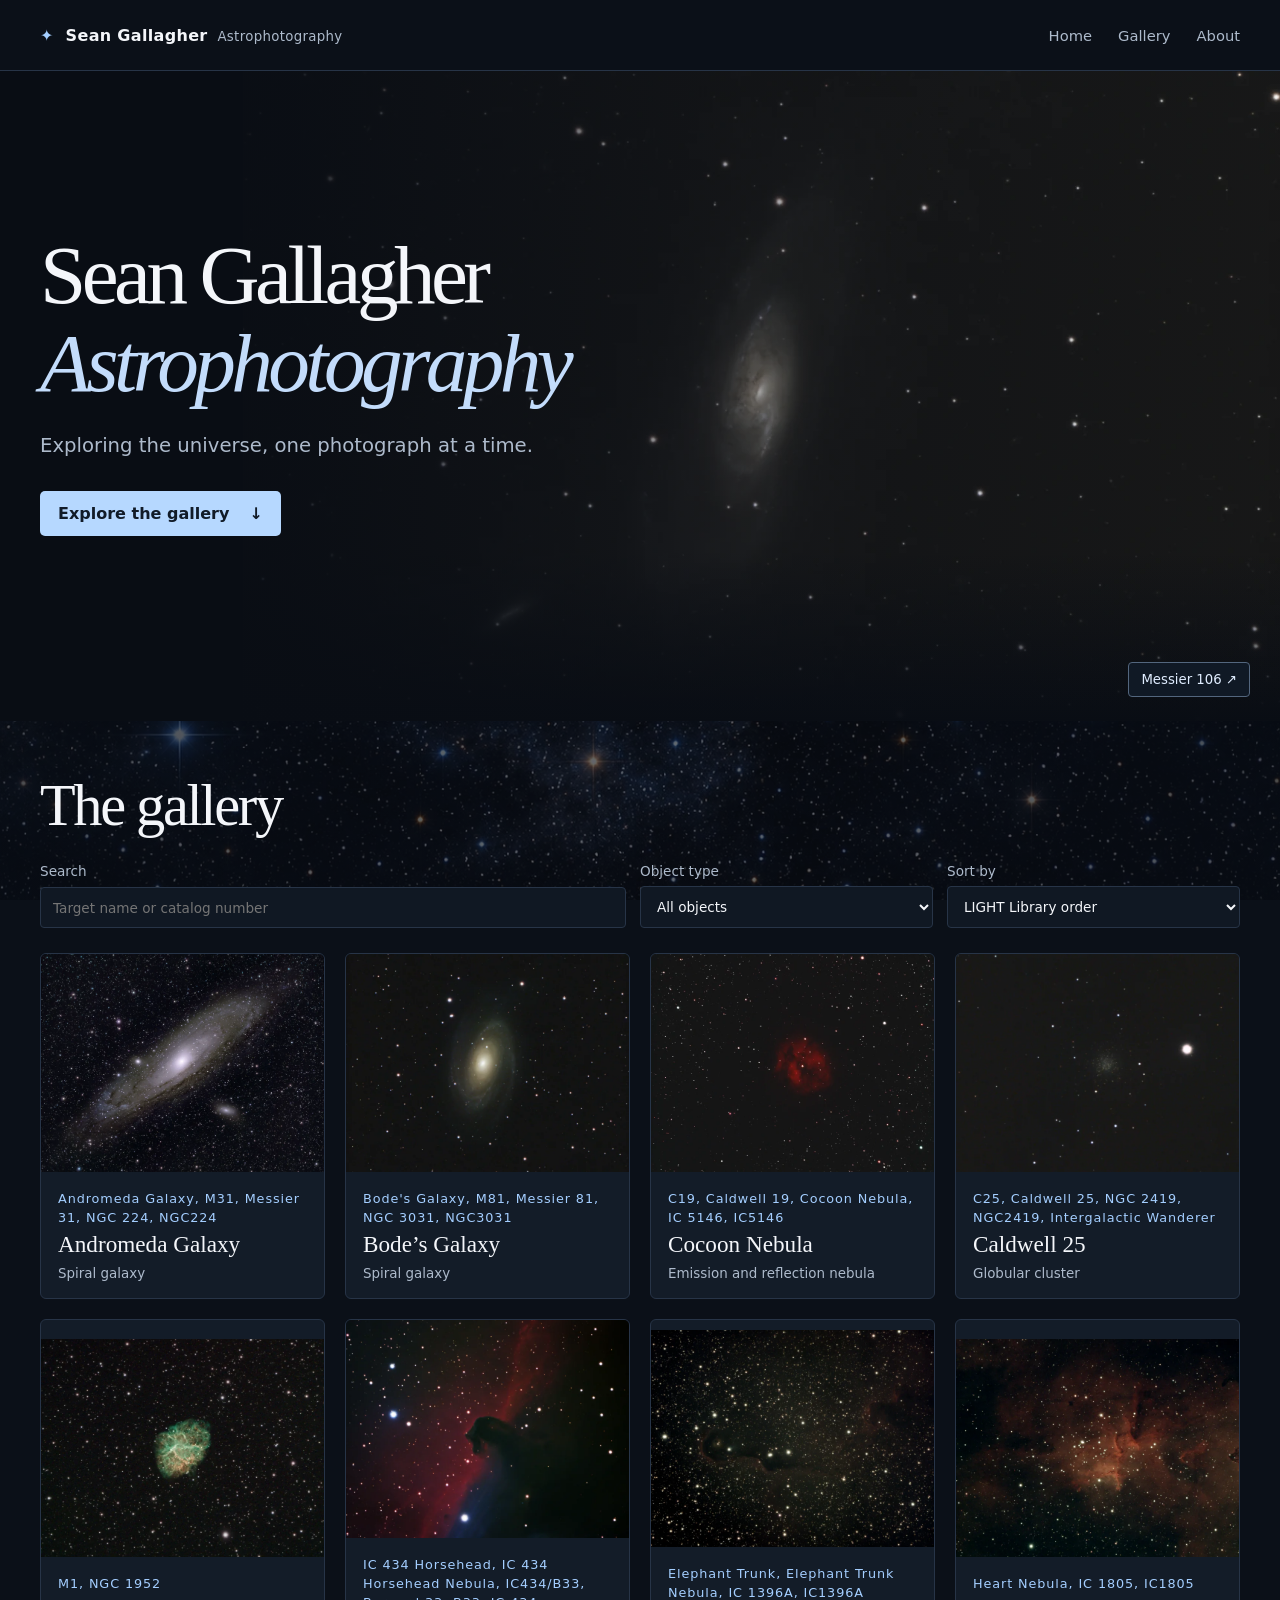
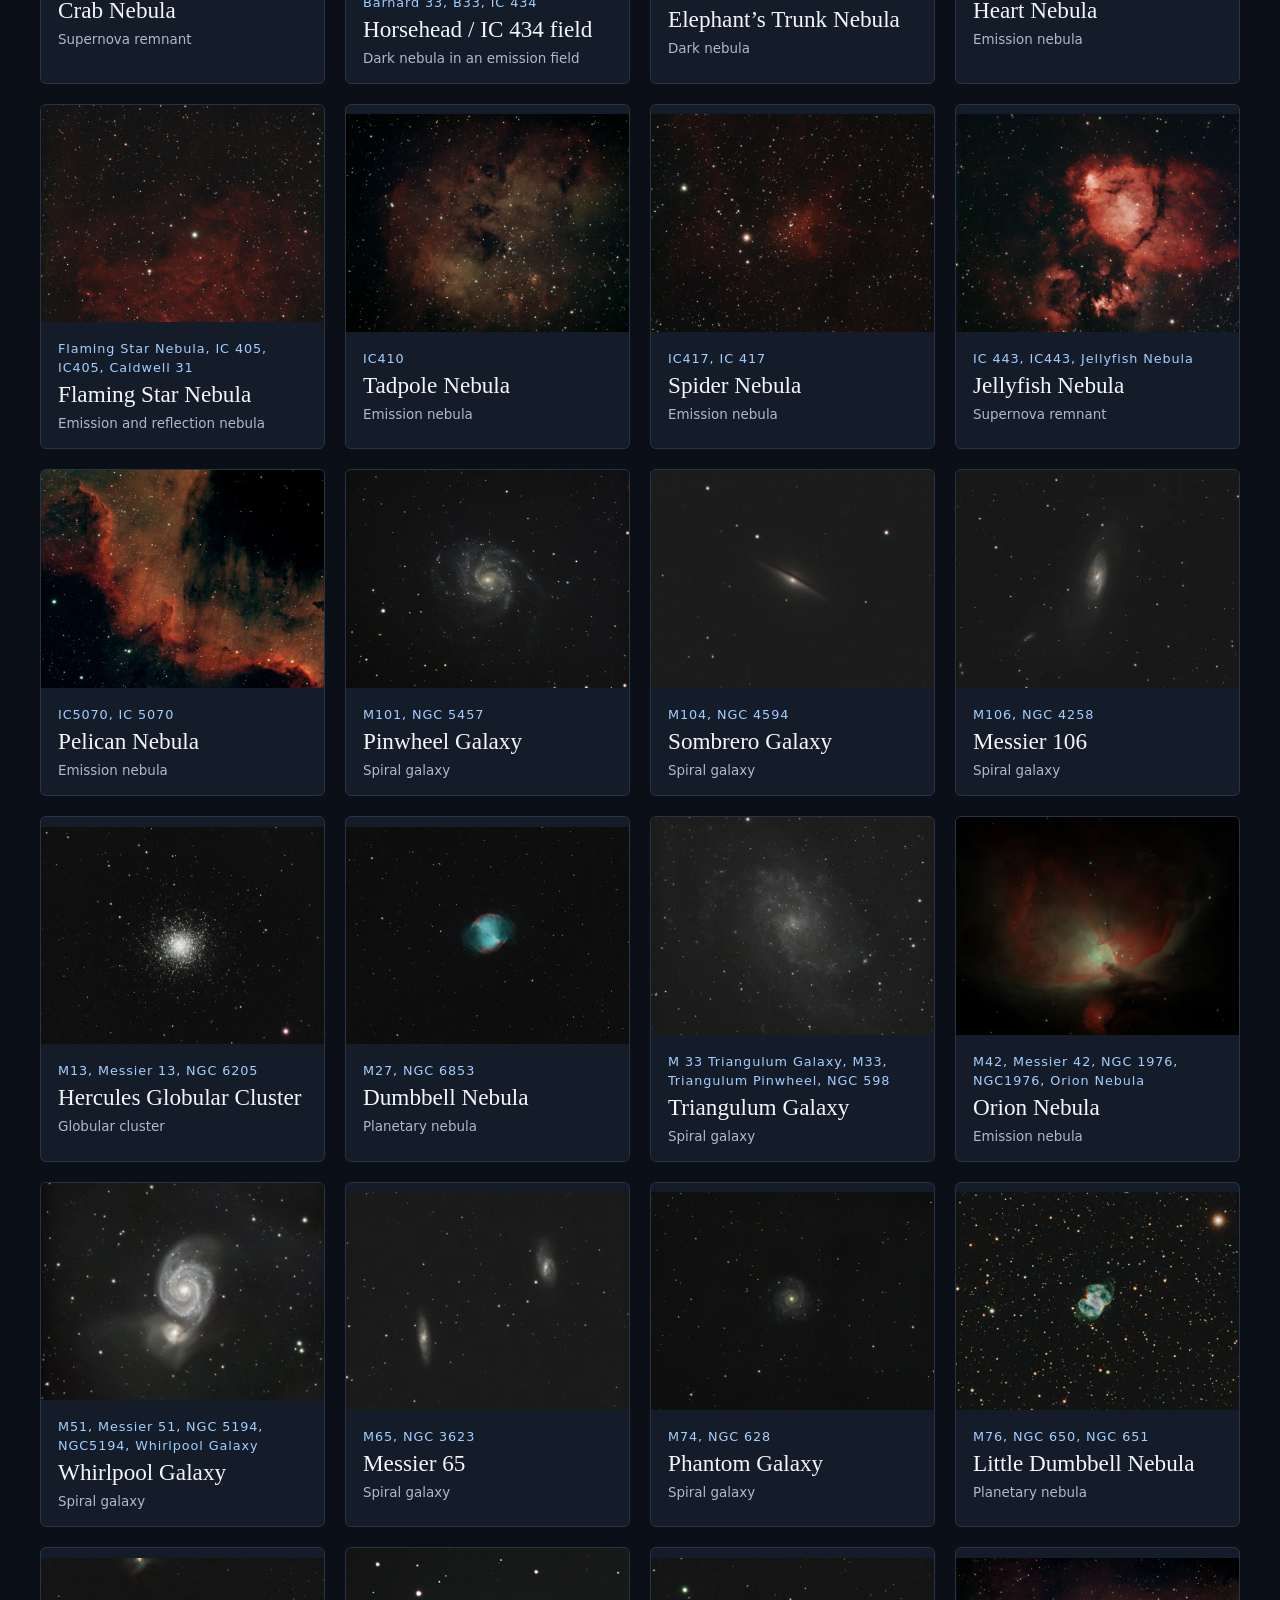
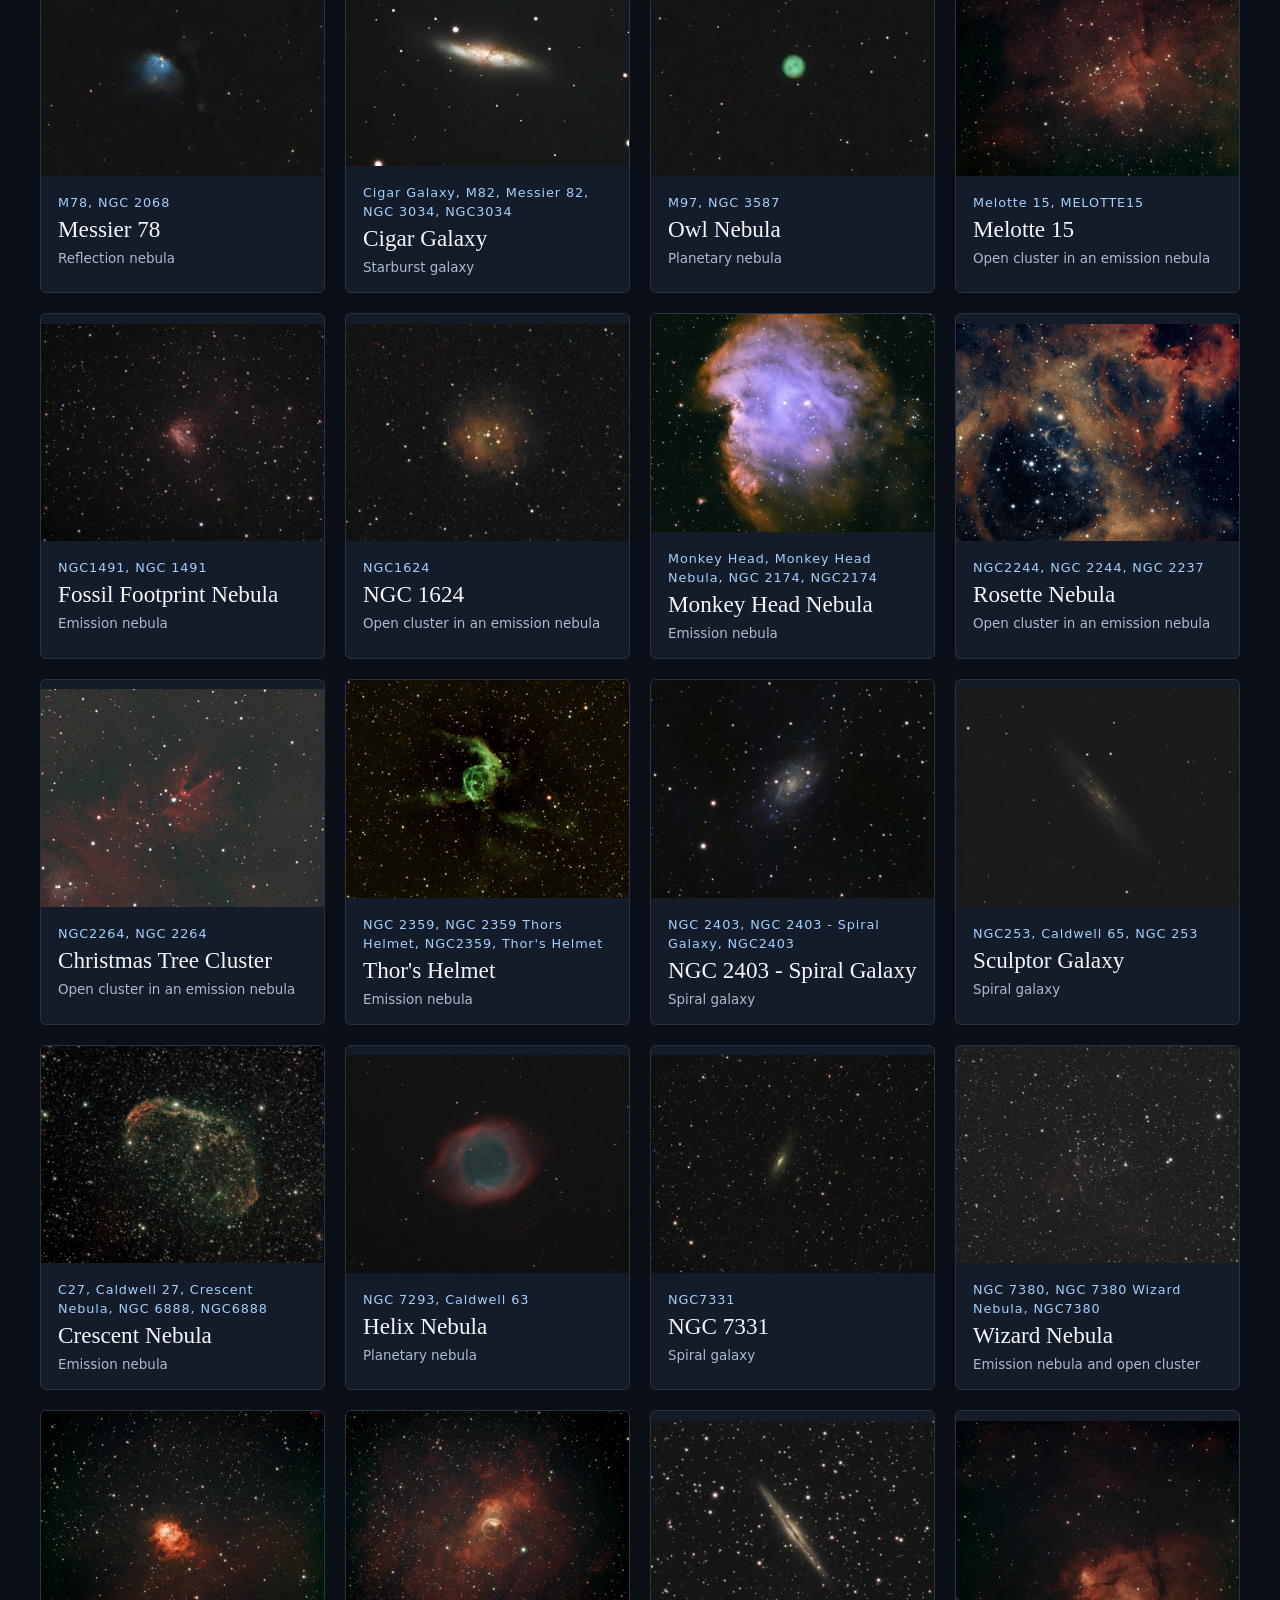
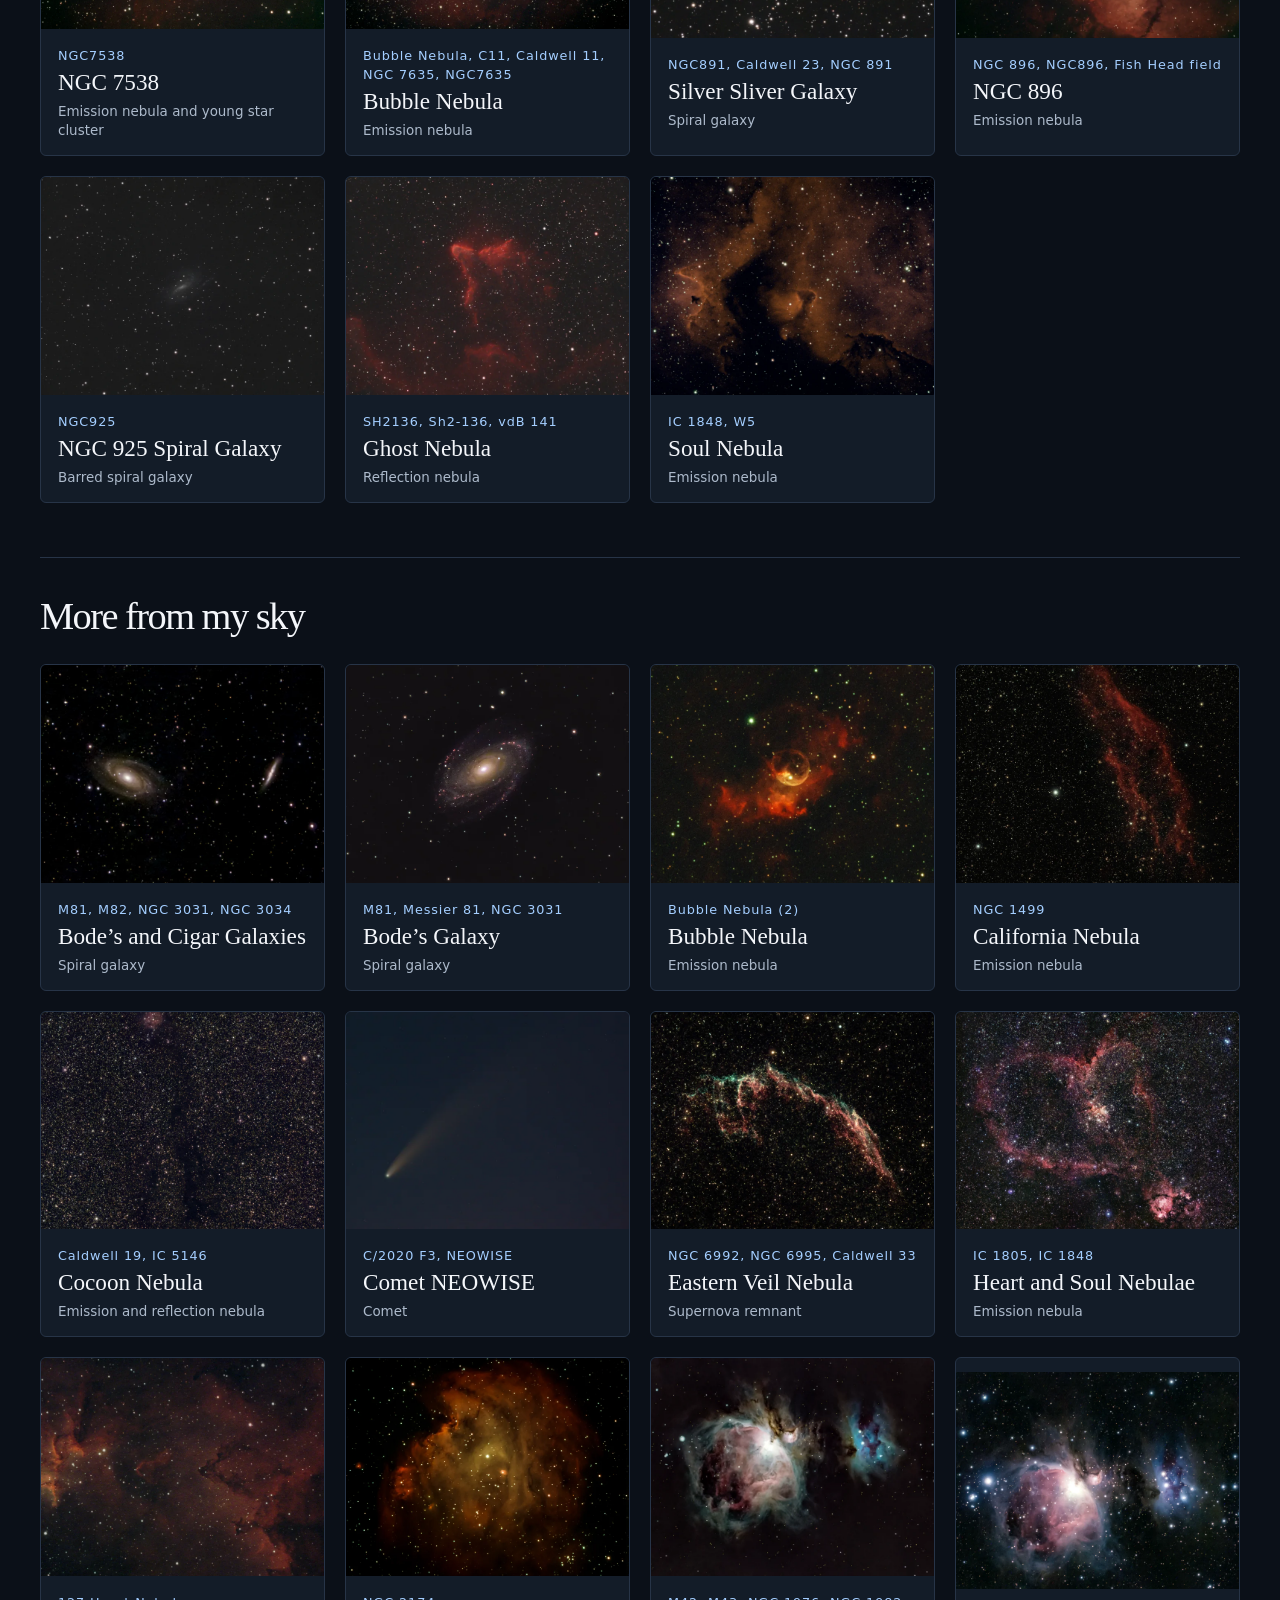
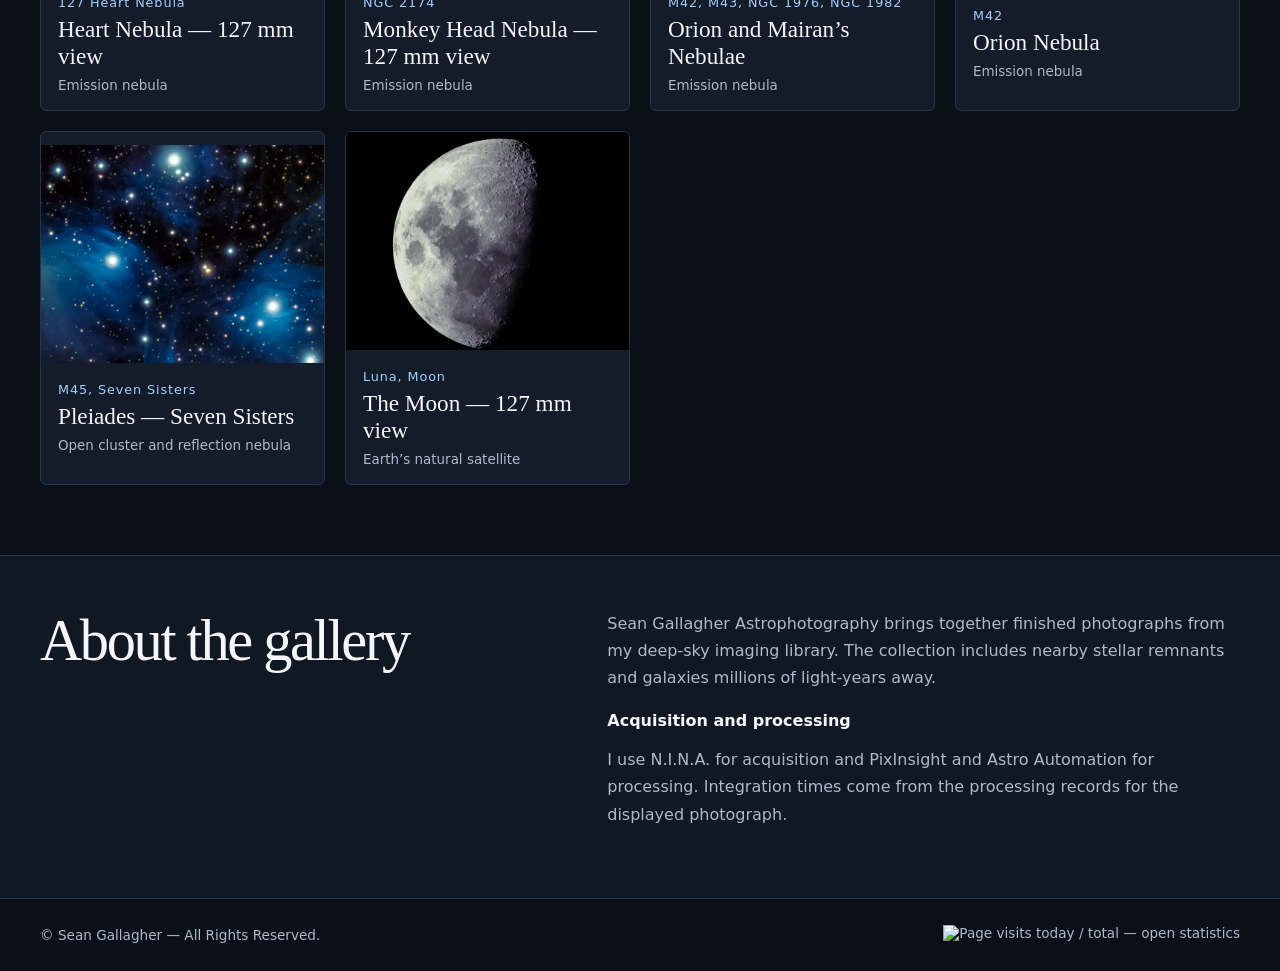
==== commit ed71b083: "Show shared visit counts in the gallery footer" ====
--- a/index.html
+++ b/index.html
@@ -5,7 +5,7 @@
   <meta name="viewport" content="width=device-width, initial-scale=1">
   <meta name="description" content="Explore Sean Gallagher’s photographs of galaxies, nebulae, and the night sky.">
   <title>Sean Gallagher Astrophotography</title>
-  <link rel="stylesheet" href="style.css?v=4">
+  <link rel="stylesheet" href="style.css?v=5">
   <script defer src="gallery-data.js"></script>
   <script defer src="target-catalog.js?v=2"></script>
   <script defer src="target-details.js"></script>
@@ -48,7 +48,11 @@
       <h3>Acquisition and processing</h3><p>I use N.I.N.A. for acquisition and PixInsight and Astro Automation for processing. Integration times come from the processing records for the displayed photograph.</p></div>
     </div></section>
   </main>
-  <footer class="wrap">© Sean Gallagher — All Rights Reserved.</footer>
+  <footer class="wrap"><span>© Sean Gallagher — All Rights Reserved.</span>
+    <a class="visit-counter" href="https://hitscounter.dev/history?url=https%3A%2F%2Fcaptainseang.github.io%2FAstrophotography%2F" target="_blank" rel="noopener noreferrer" title="Page visits today / total, counting since November 17, 2026. Open visit statistics.">
+      <img src="https://hitscounter.dev/api/hit?url=https%3A%2F%2Fcaptainseang.github.io%2FAstrophotography%2F&amp;label=Visits&amp;icon=people&amp;color=%232f6e96" alt="Page visits today / total — open statistics" referrerpolicy="no-referrer" height="20" decoding="async">
+    </a>
+  </footer>
   <dialog id="detail" aria-labelledby="detail-title">
     <div class="detail-layout">
       <div class="detail-photo"><button id="enlarge" type="button" aria-label="Open full-resolution viewer"><img id="preview" alt=""><span>View full resolution ↗</span></button></div>
--- a/style.css
+++ b/style.css
@@ -54,7 +54,9 @@
 .about-inner{display:grid;grid-template-columns:1fr 1.2fr;gap:40px;padding-block:54px}
 .about p:first-child{margin-top:0}
 .about h3{font-size:1rem;margin:20px 0 0}
-footer{color:var(--muted);padding-block:24px;font-size:.85rem}
+footer{color:var(--muted);padding-block:24px;font-size:.85rem;display:flex;align-items:center;justify-content:space-between;gap:16px;flex-wrap:wrap}
+.visit-counter{display:inline-flex;align-items:center;min-height:24px}
+.visit-counter img{max-width:100%;height:20px}
 dialog{color:var(--text);background:var(--panel);border:1px solid var(--line);padding:0}
 dialog::backdrop{background:#03060cd9}
 body:has(dialog[open]){overflow:hidden}
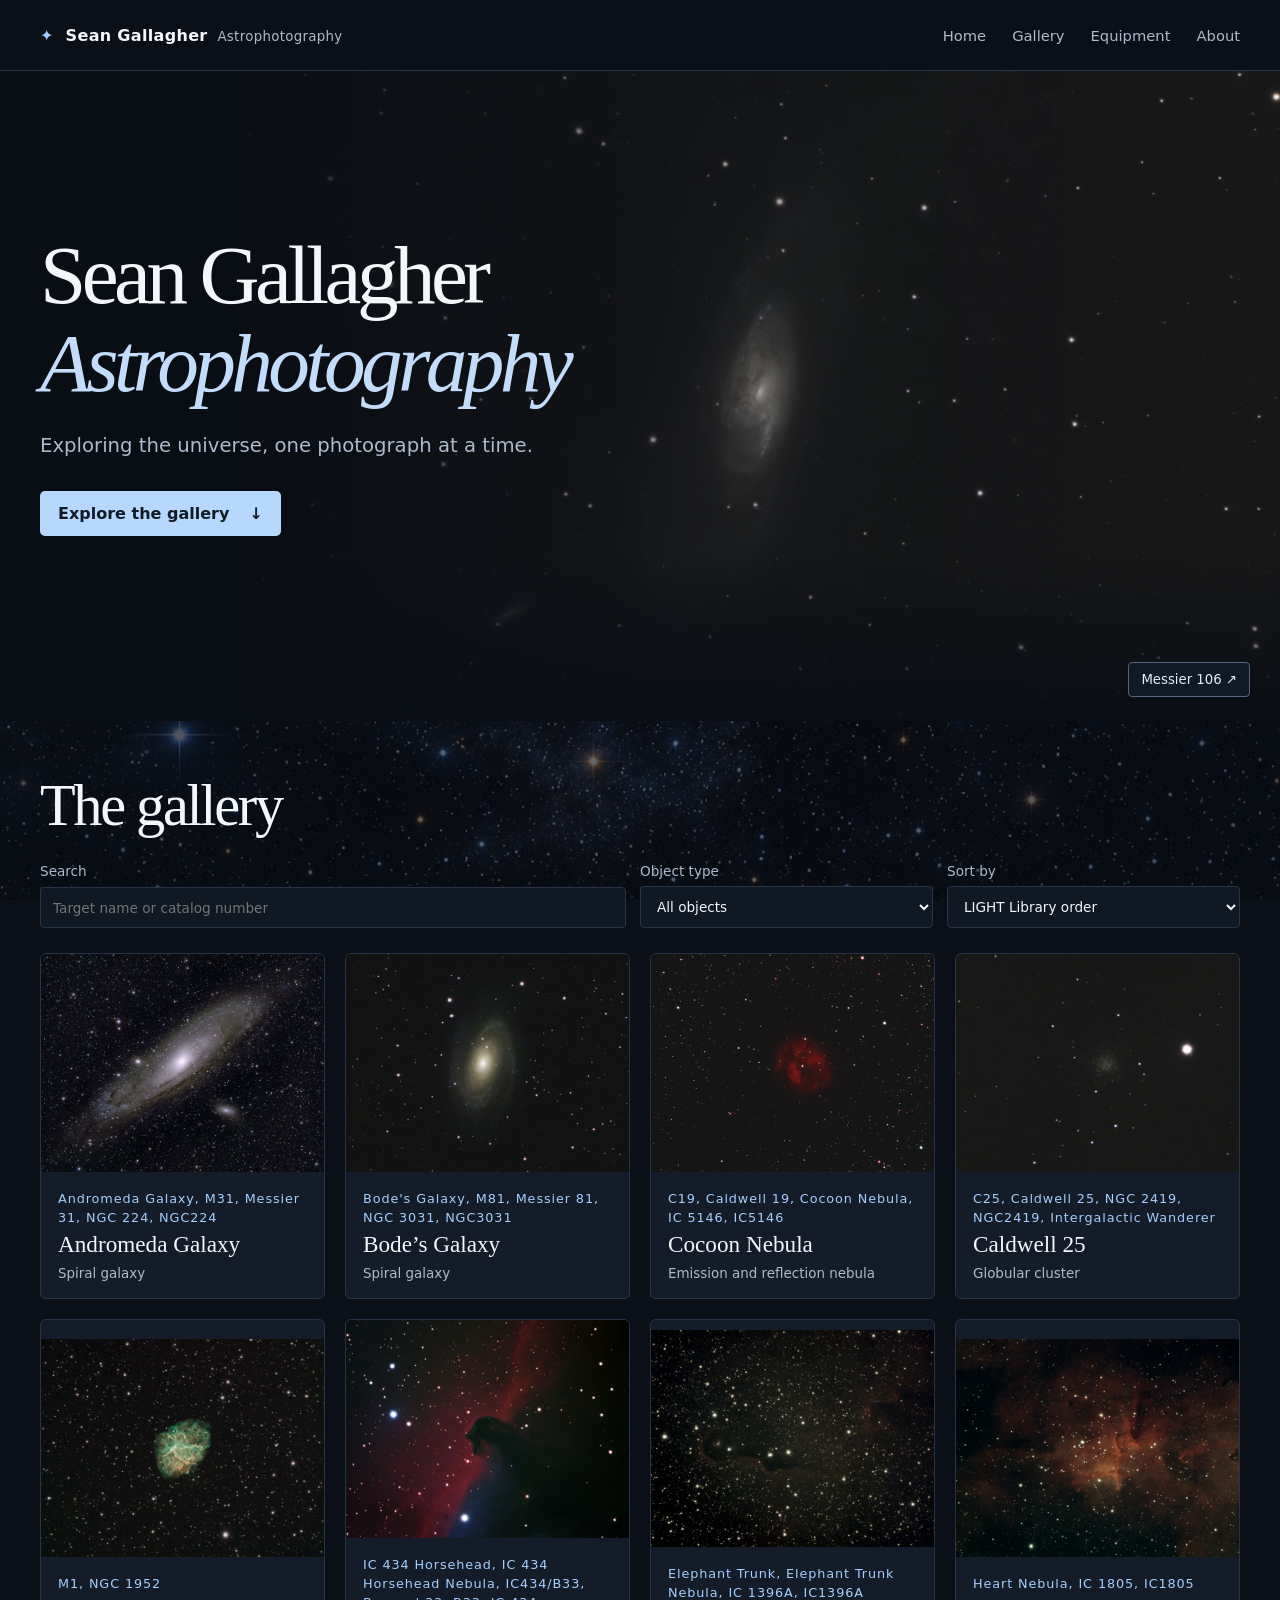
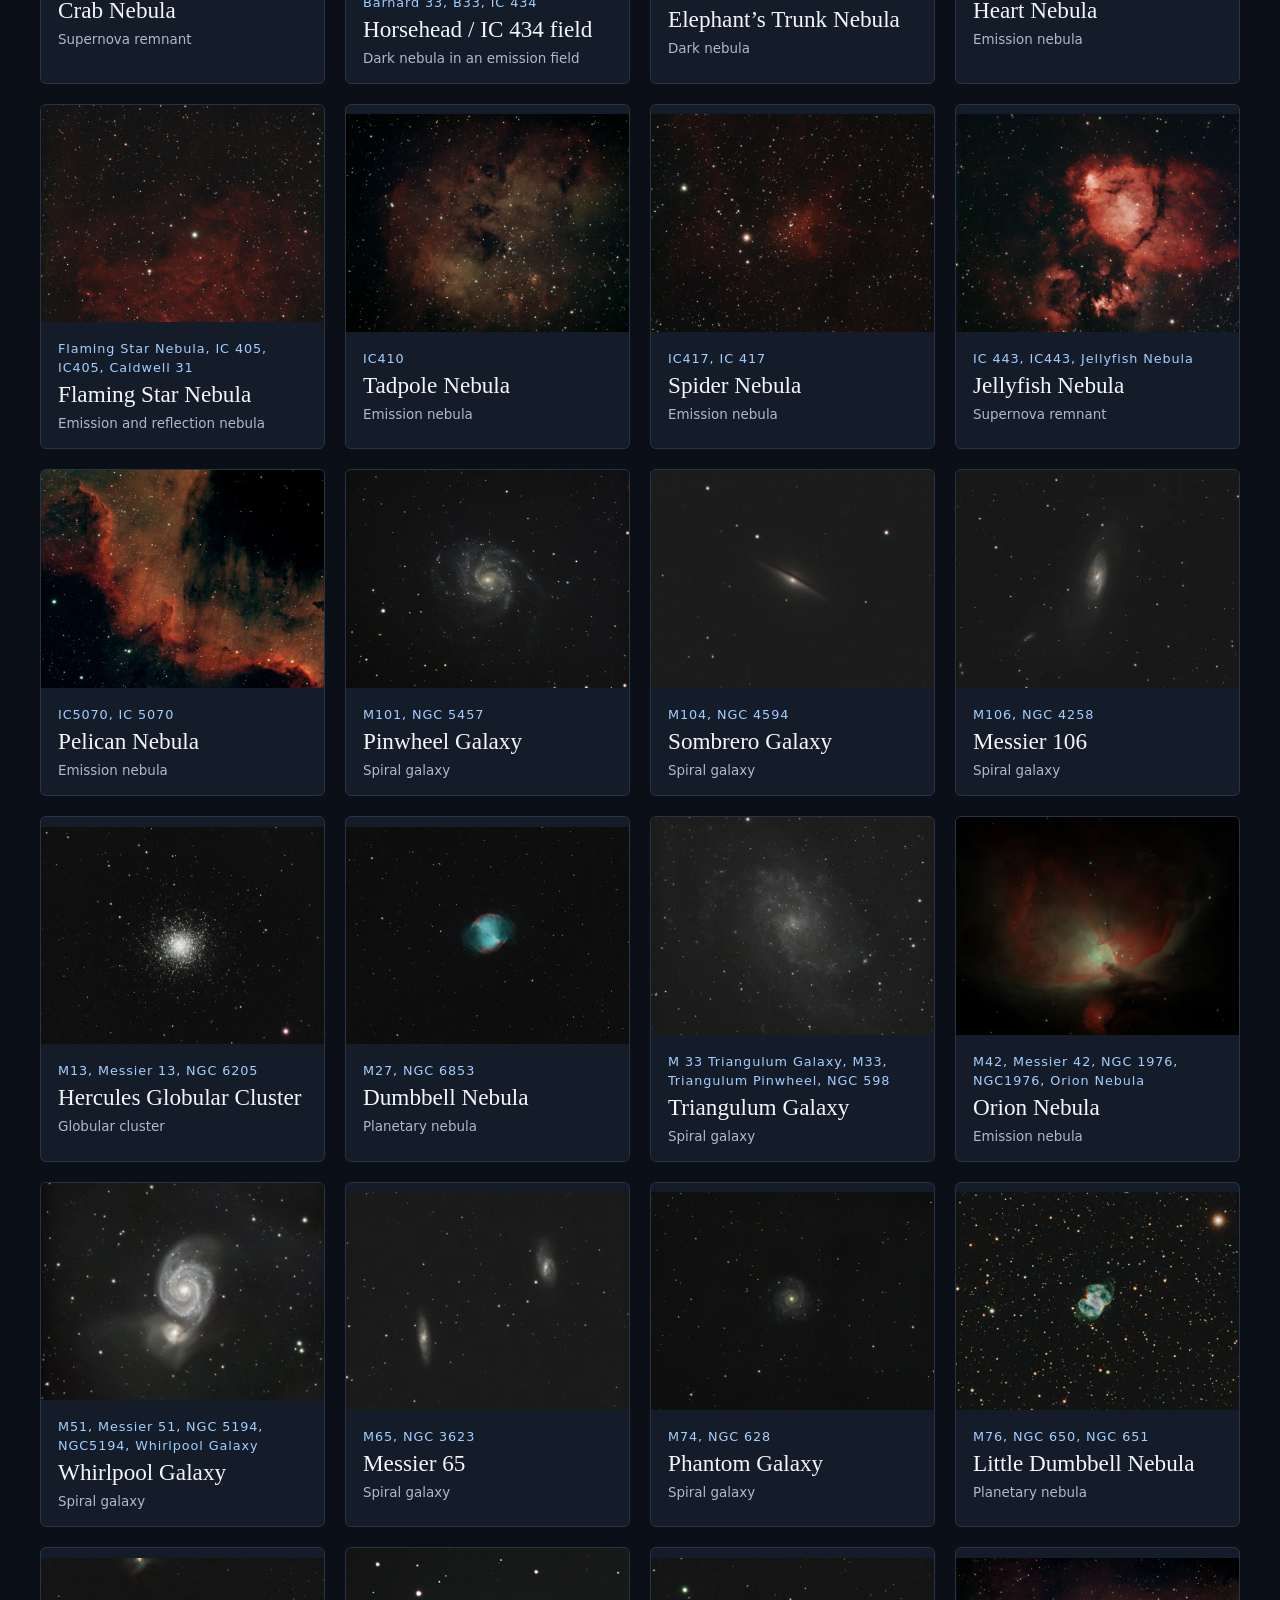
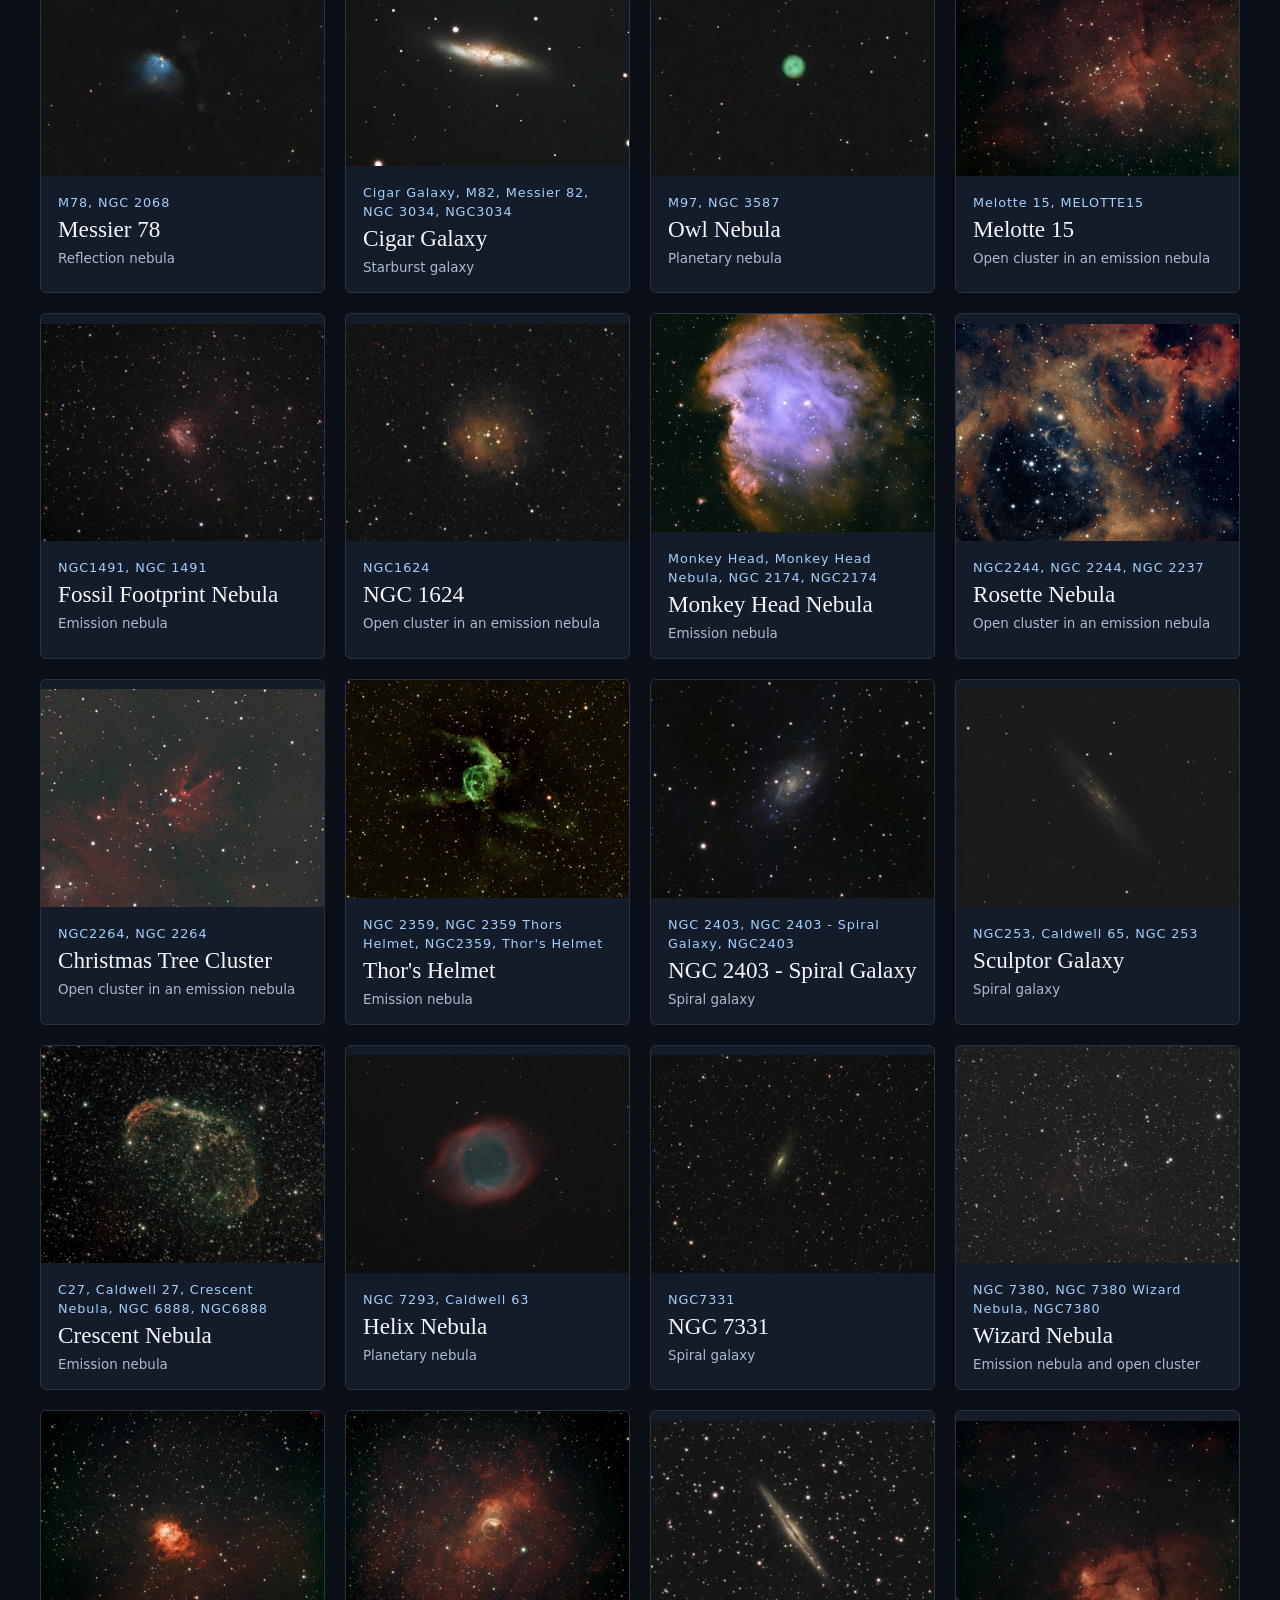
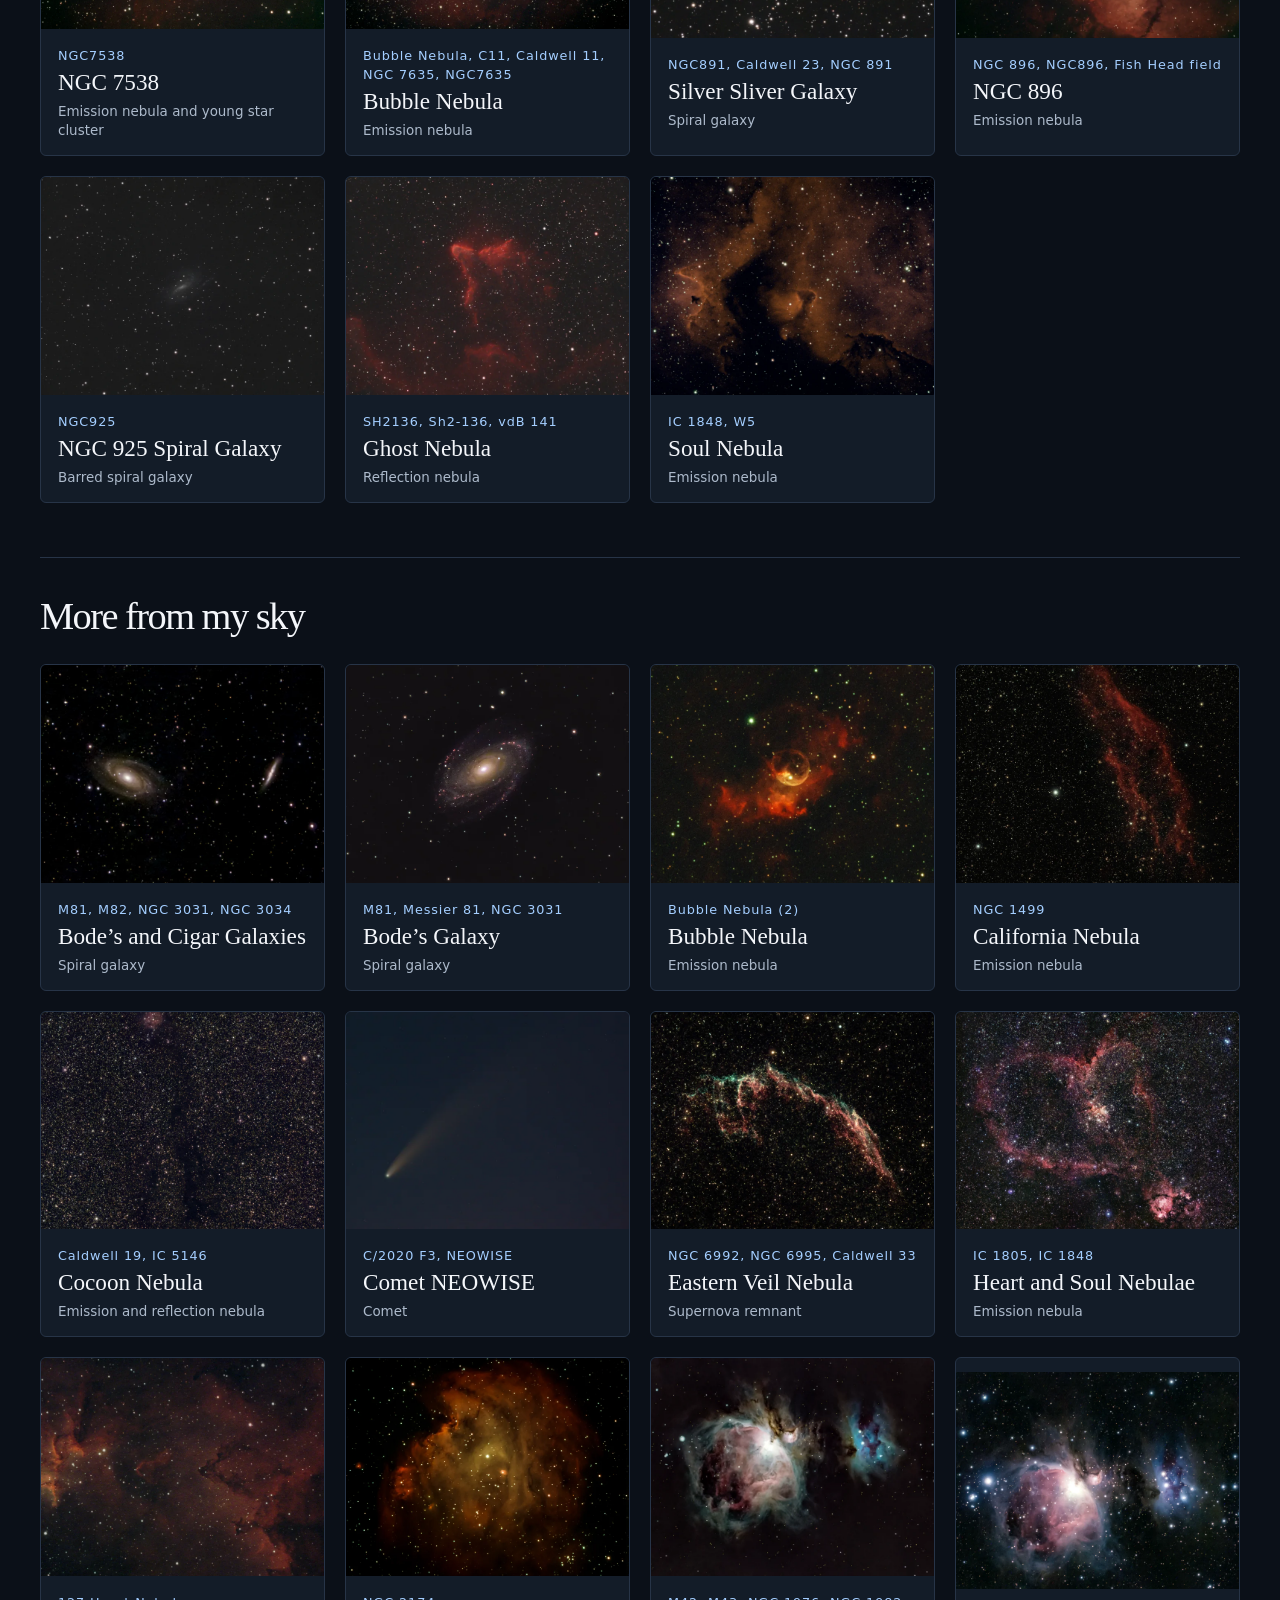
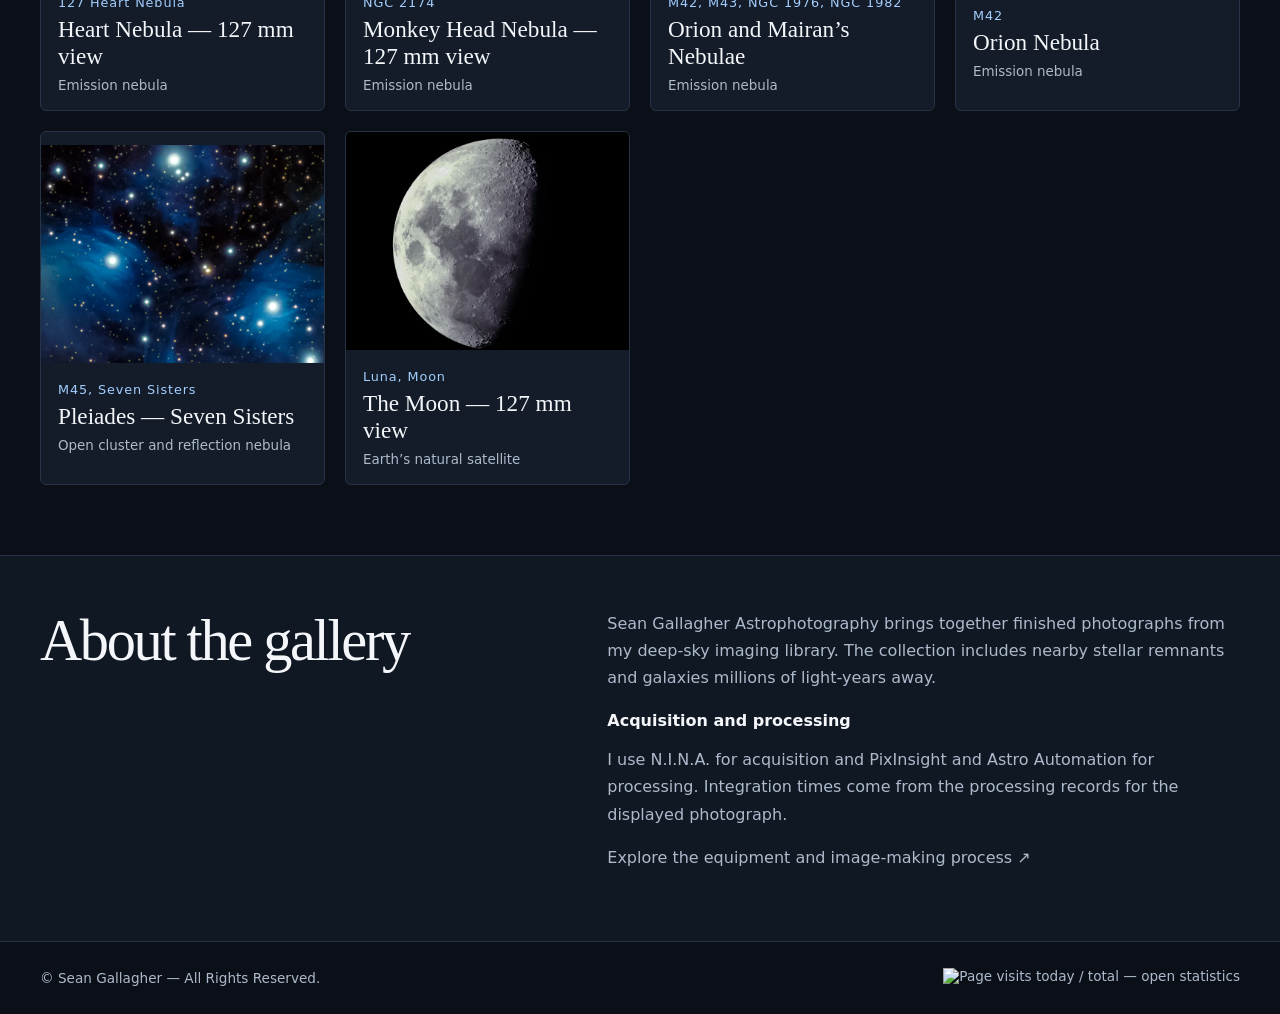
==== commit af36fe8c: "Add interactive equipment and imaging process page" ====
--- a/index.html
+++ b/index.html
@@ -5,7 +5,7 @@
   <meta name="viewport" content="width=device-width, initial-scale=1">
   <meta name="description" content="Explore Sean Gallagher’s photographs of galaxies, nebulae, and the night sky.">
   <title>Sean Gallagher Astrophotography</title>
-  <link rel="stylesheet" href="style.css?v=5">
+  <link rel="stylesheet" href="style.css?v=6">
   <script defer src="gallery-data.js"></script>
   <script defer src="target-catalog.js?v=2"></script>
   <script defer src="target-details.js"></script>
@@ -14,7 +14,7 @@
 <body>
   <header class="top"><div class="wrap nav">
     <a class="brand" href="#home"><span aria-hidden="true">✦</span> Sean Gallagher <small>Astrophotography</small></a>
-    <nav aria-label="Main navigation"><a href="#home">Home</a><a href="#gallery">Gallery</a><a href="#about">About</a></nav>
+    <nav aria-label="Main navigation"><a href="#home">Home</a><a href="#gallery">Gallery</a><a href="equipment.html">Equipment</a><a href="#about">About</a></nav>
   </div></header>
   <main id="home">
     <section class="hero" aria-labelledby="hero-title">
@@ -45,7 +45,7 @@
     <section id="about" class="about"><div class="wrap about-inner">
       <h2>About the gallery</h2>
       <div><p>Sean Gallagher Astrophotography brings together finished photographs from my deep-sky imaging library. The collection includes nearby stellar remnants and galaxies millions of light-years away.</p>
-      <h3>Acquisition and processing</h3><p>I use N.I.N.A. for acquisition and PixInsight and Astro Automation for processing. Integration times come from the processing records for the displayed photograph.</p></div>
+      <h3>Acquisition and processing</h3><p>I use N.I.N.A. for acquisition and PixInsight and Astro Automation for processing. Integration times come from the processing records for the displayed photograph.</p><p><a href="equipment.html" class="text-link">Explore the equipment and image-making process ↗</a></p></div>
     </div></section>
   </main>
   <footer class="wrap"><span>© Sean Gallagher — All Rights Reserved.</span>
--- a/style.css
+++ b/style.css
@@ -88,8 +88,9 @@
 @media(max-width:1100px){.grid{grid-template-columns:repeat(3,minmax(0,1fr))}}
 @media(max-width:850px){.grid{grid-template-columns:repeat(2,minmax(0,1fr))}}
 @media(max-width:650px){
+  .nav{flex-wrap:wrap;padding-block:12px;row-gap:10px}.nav nav{flex-wrap:wrap;gap:14px}
   .wrap{width:calc(100% - 32px)}
-  .nav{gap:10px;min-height:64px}.nav nav{gap:12px}.brand small{display:block;margin:2px 0 0 21px}
+  .nav{gap:10px;min-height:64px;flex-wrap:wrap;padding-block:12px}.nav nav{gap:14px;flex-wrap:wrap}.brand small{display:block;margin:2px 0 0 21px}
   .hero{min-height:460px;align-items:end}.hero-photo{width:100%;object-position:55% 43%}
   .hero::after{background:linear-gradient(0deg,#090d14 2%,#090d14b5 48%,#090d1412 100%)}
   .hero-content{padding:130px 0 92px}.hero-credit{right:16px}
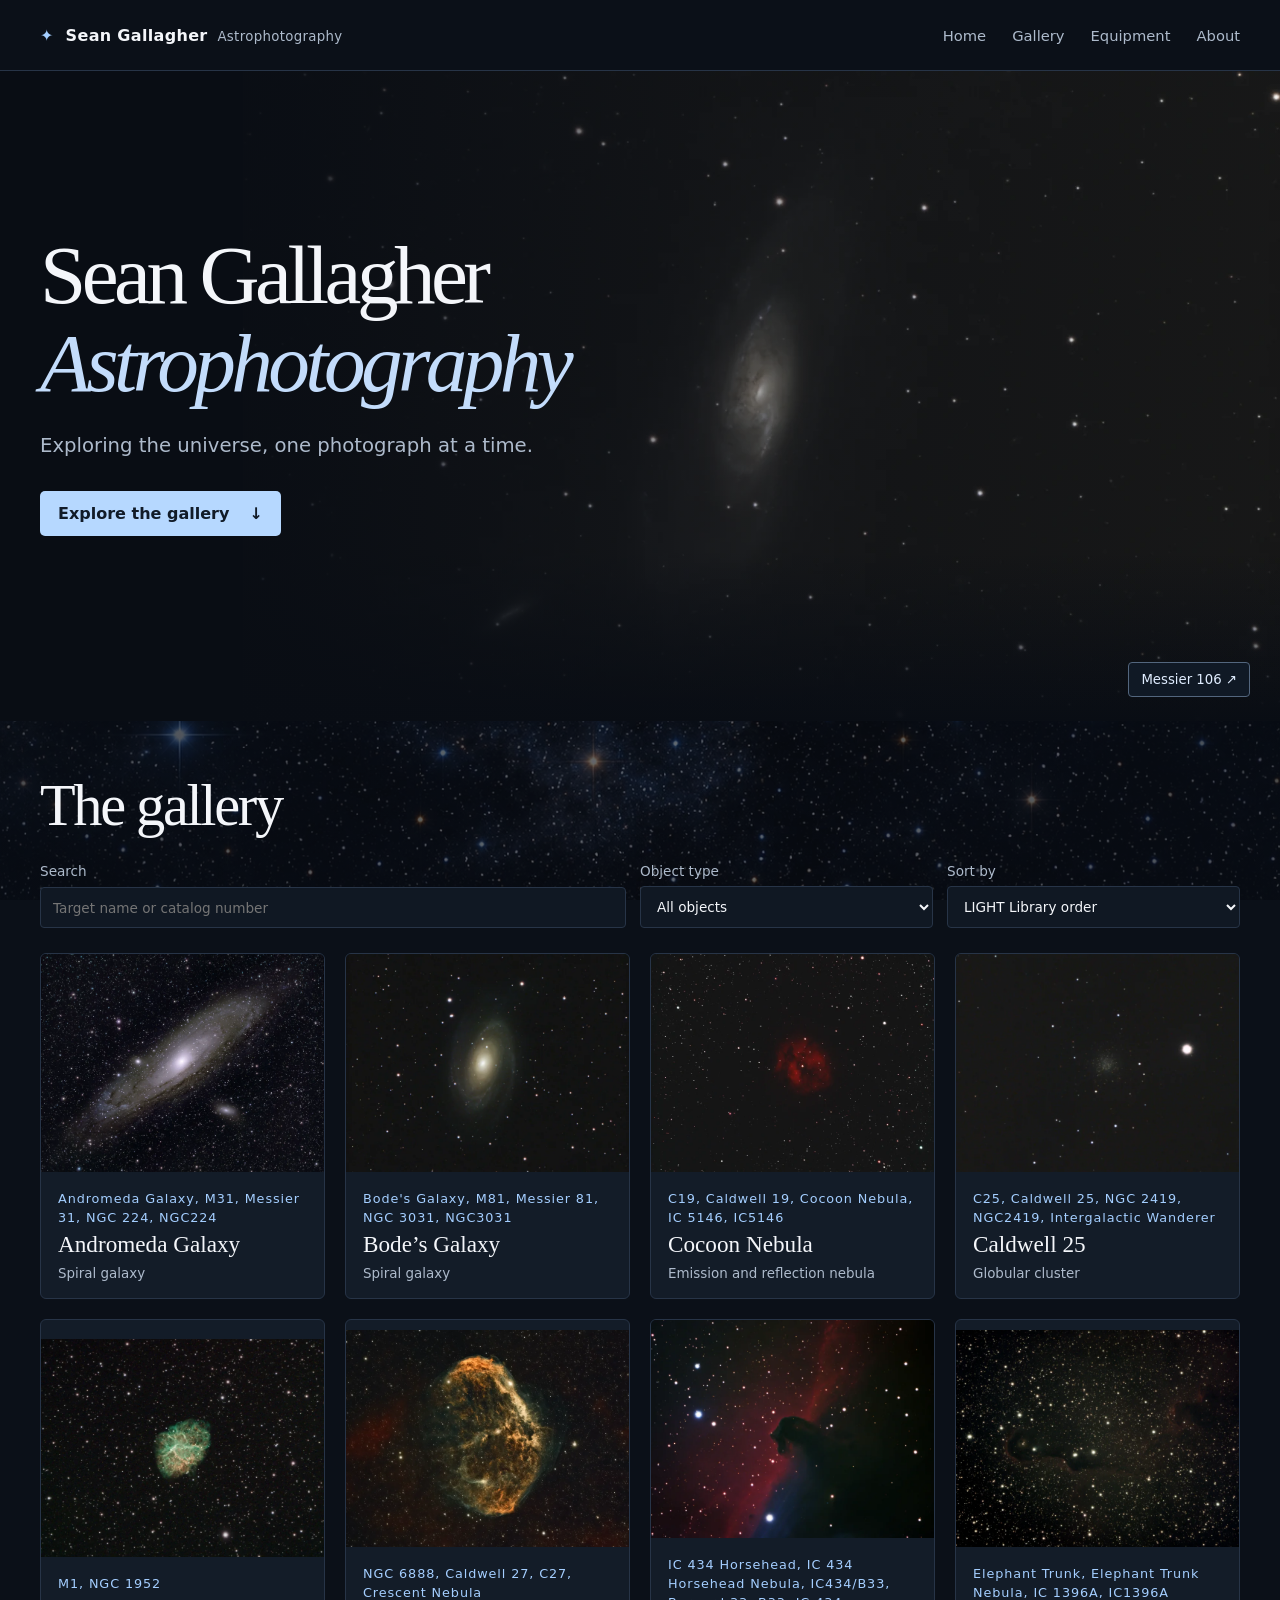
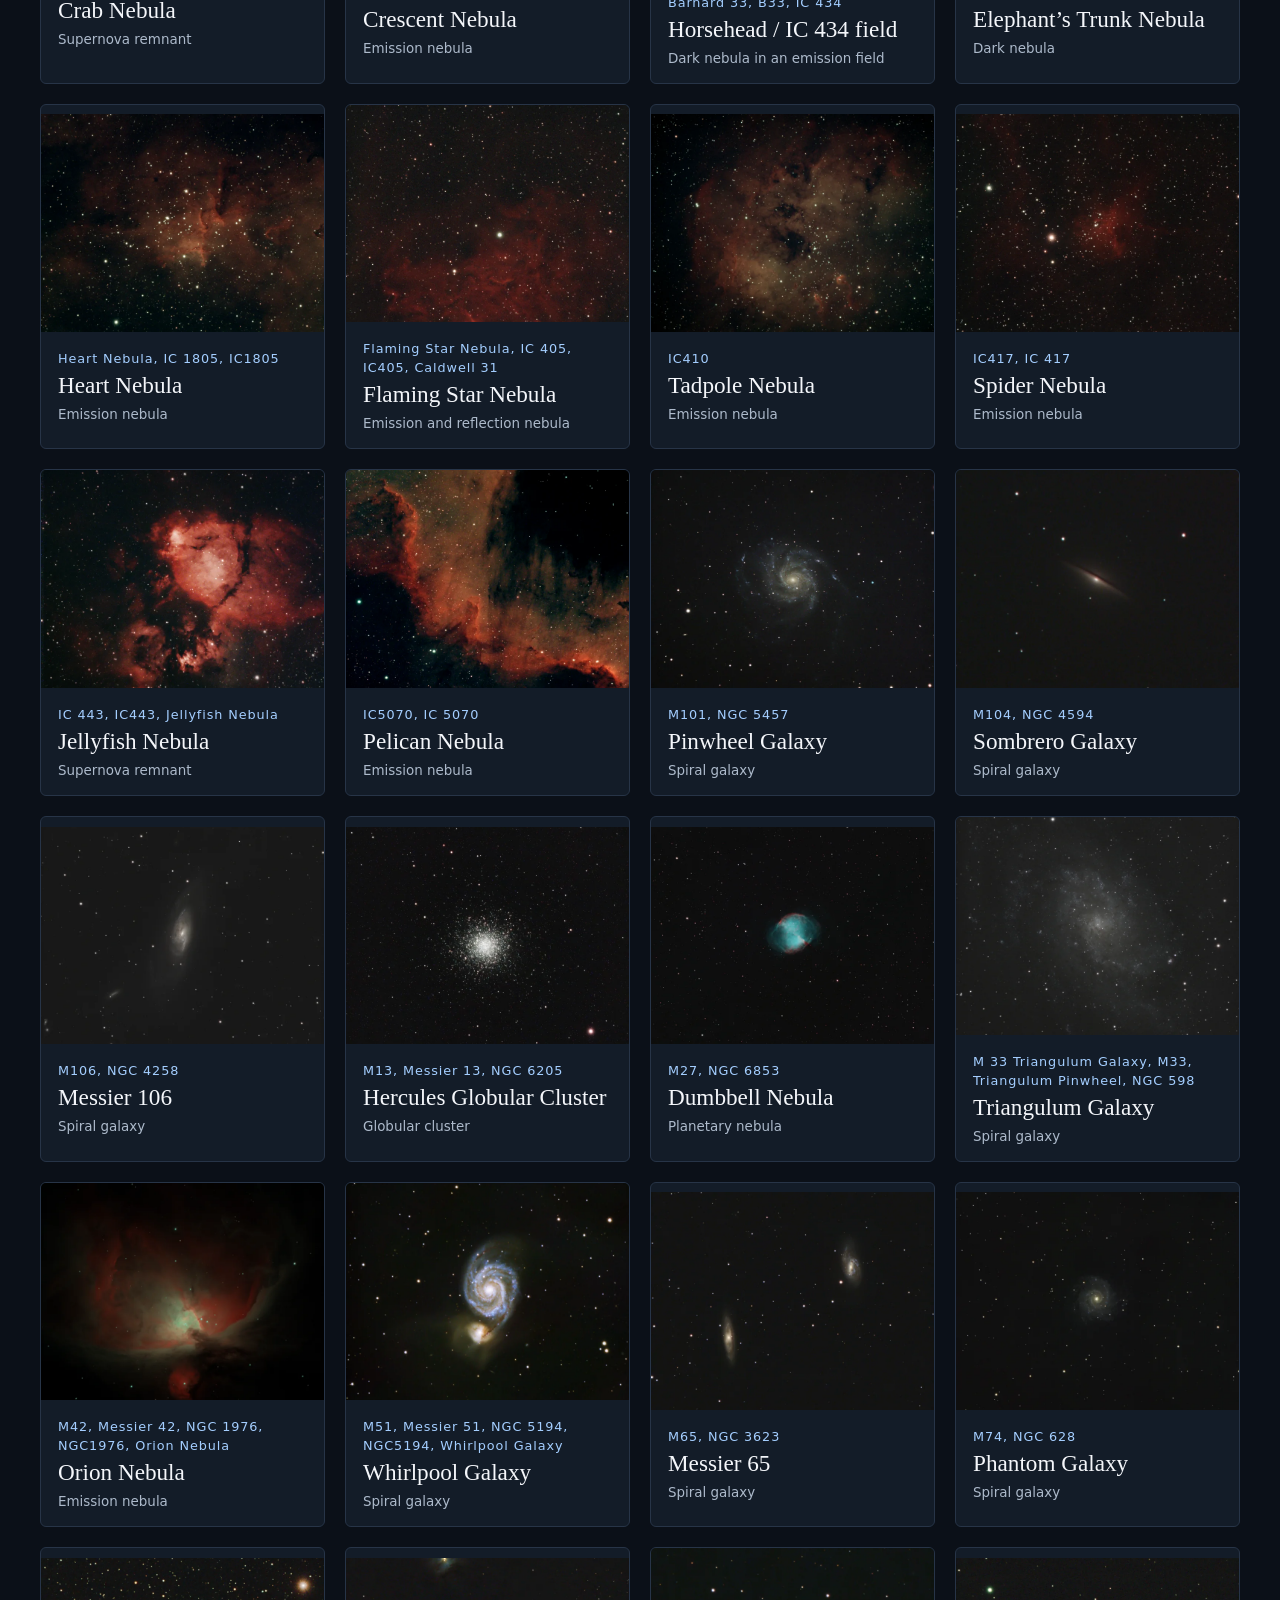
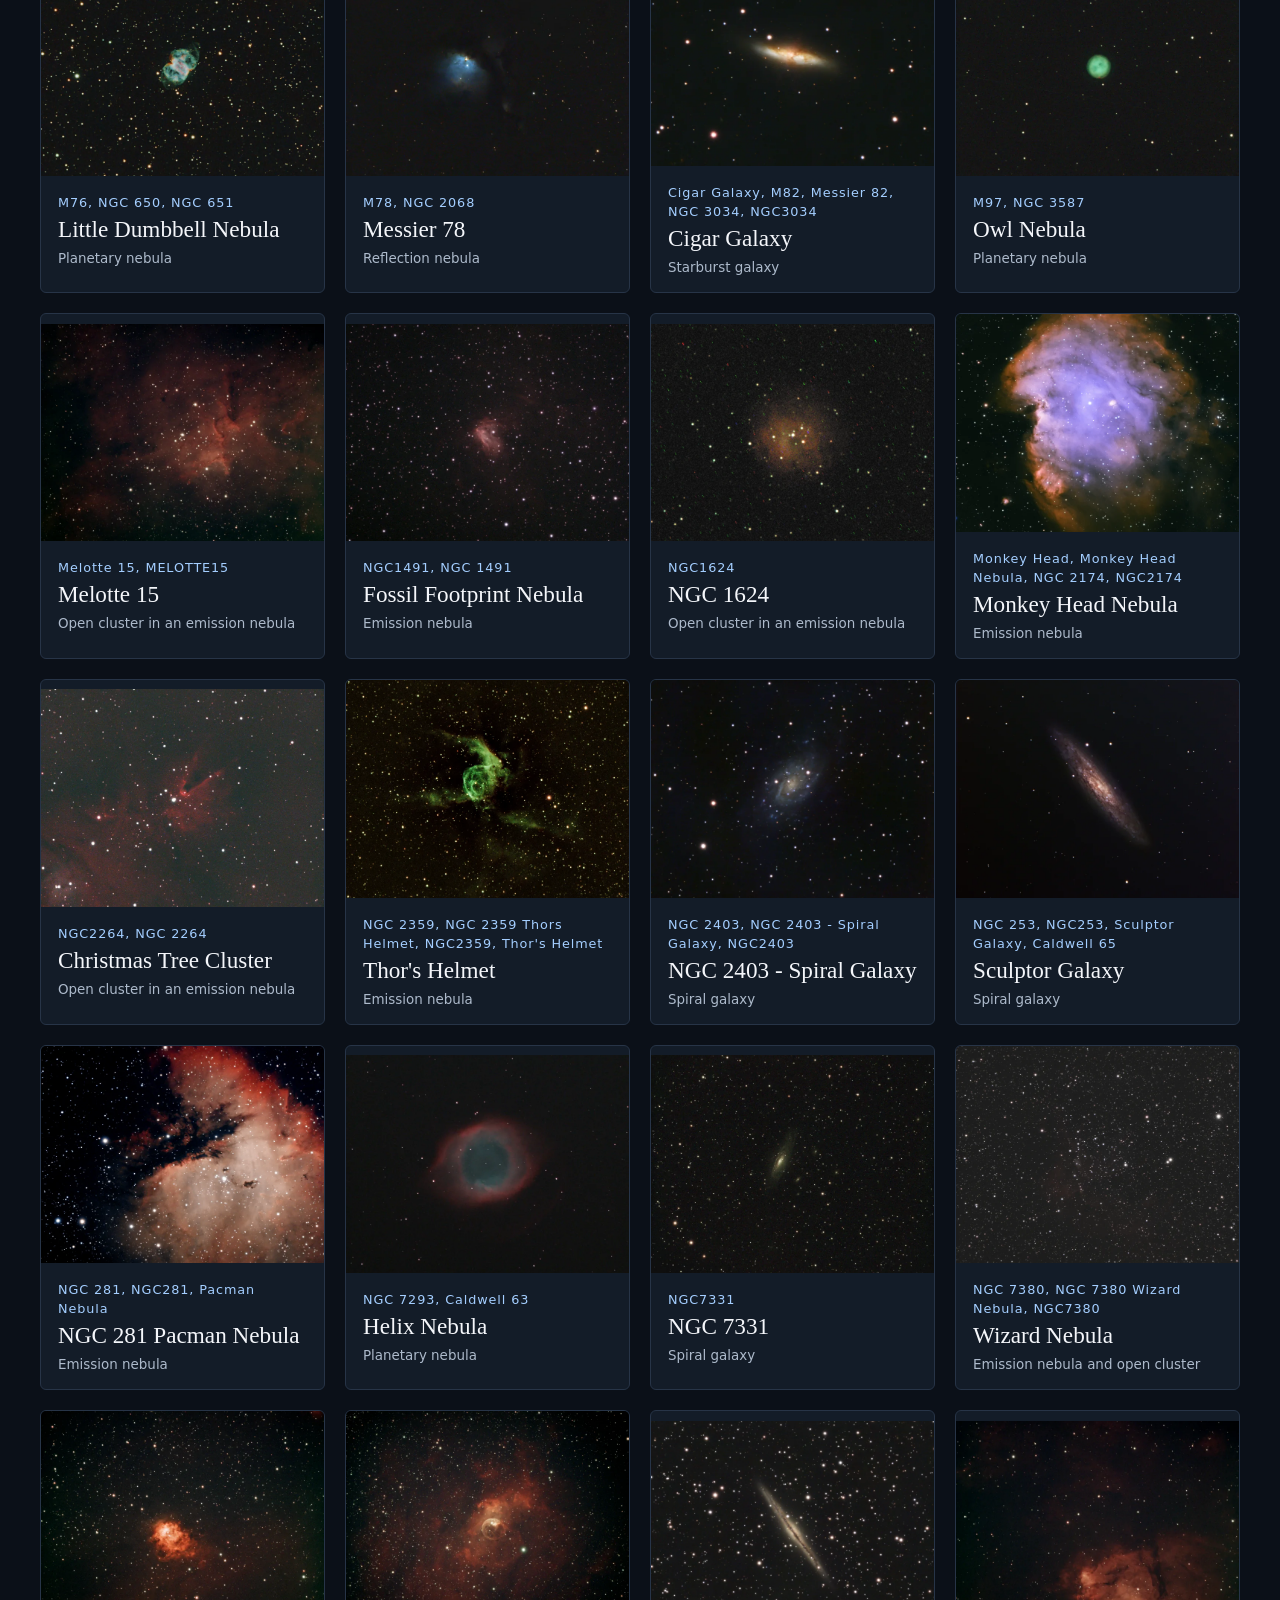
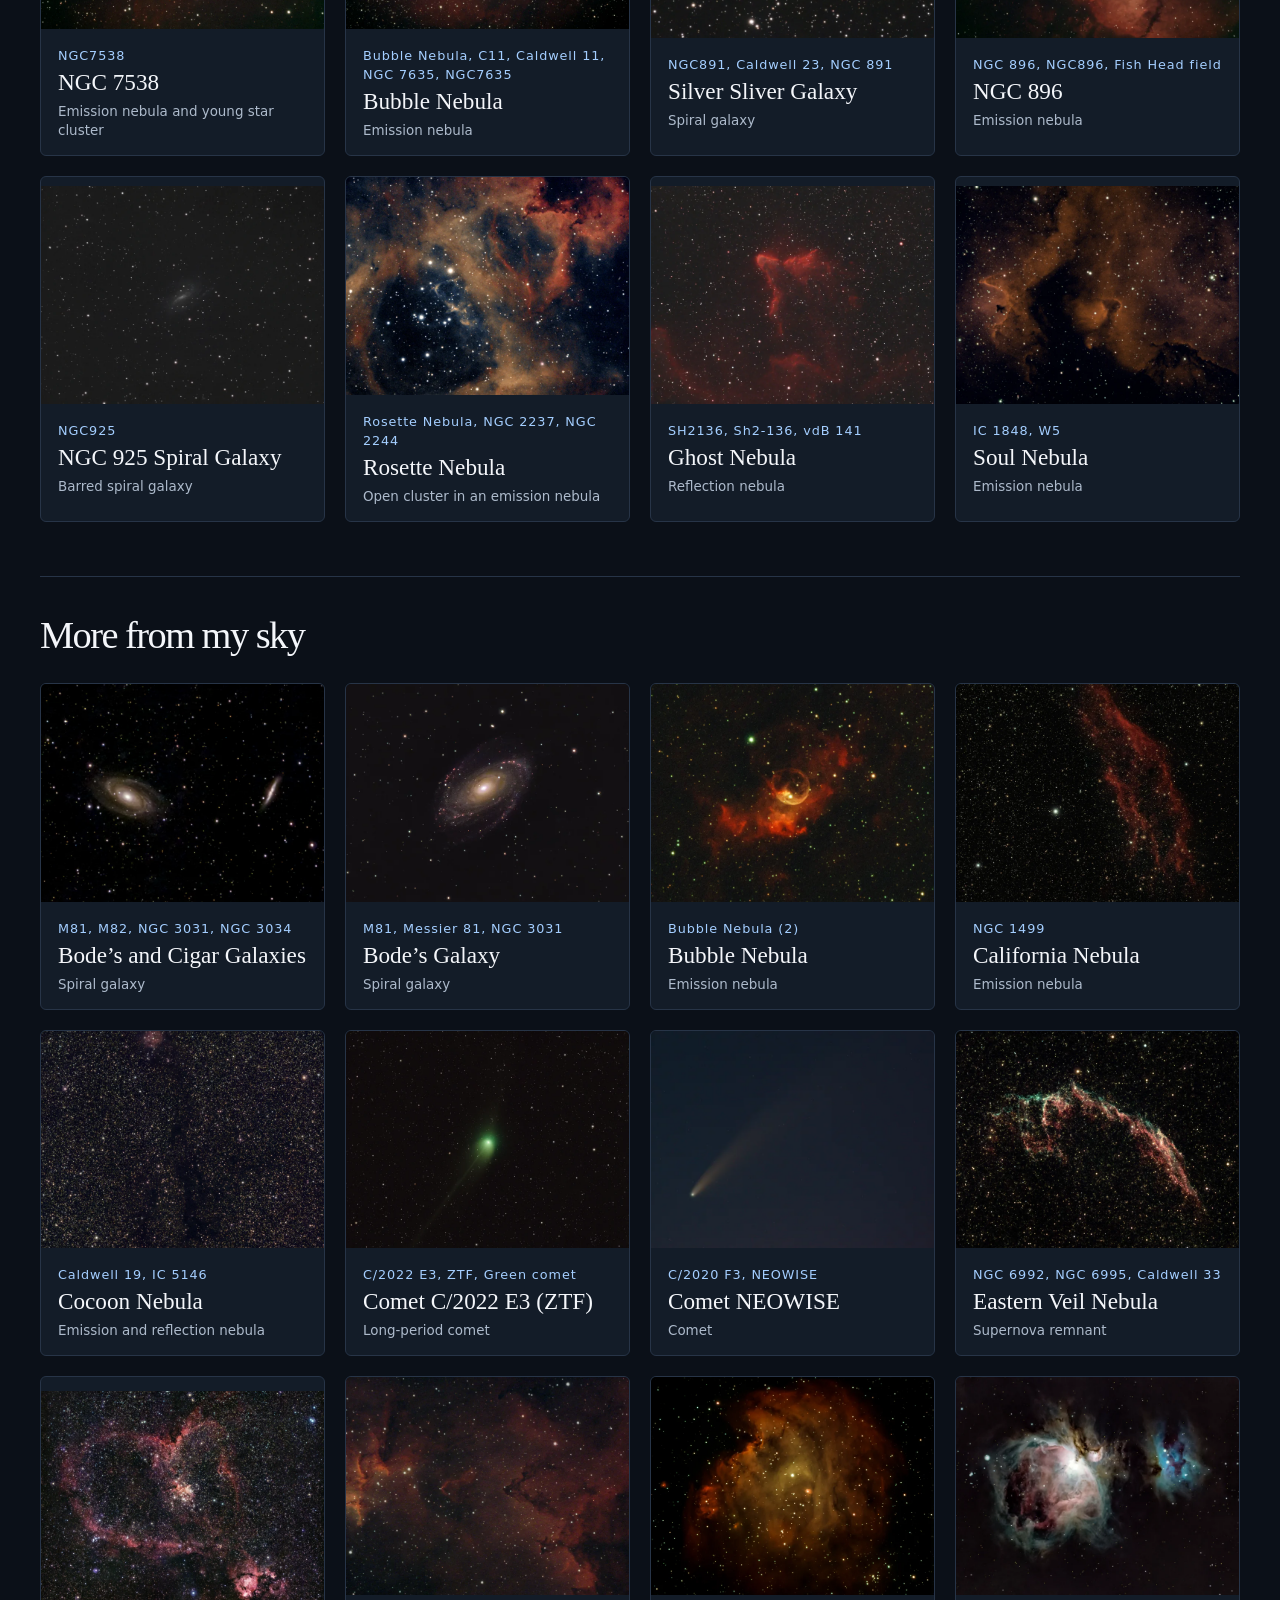
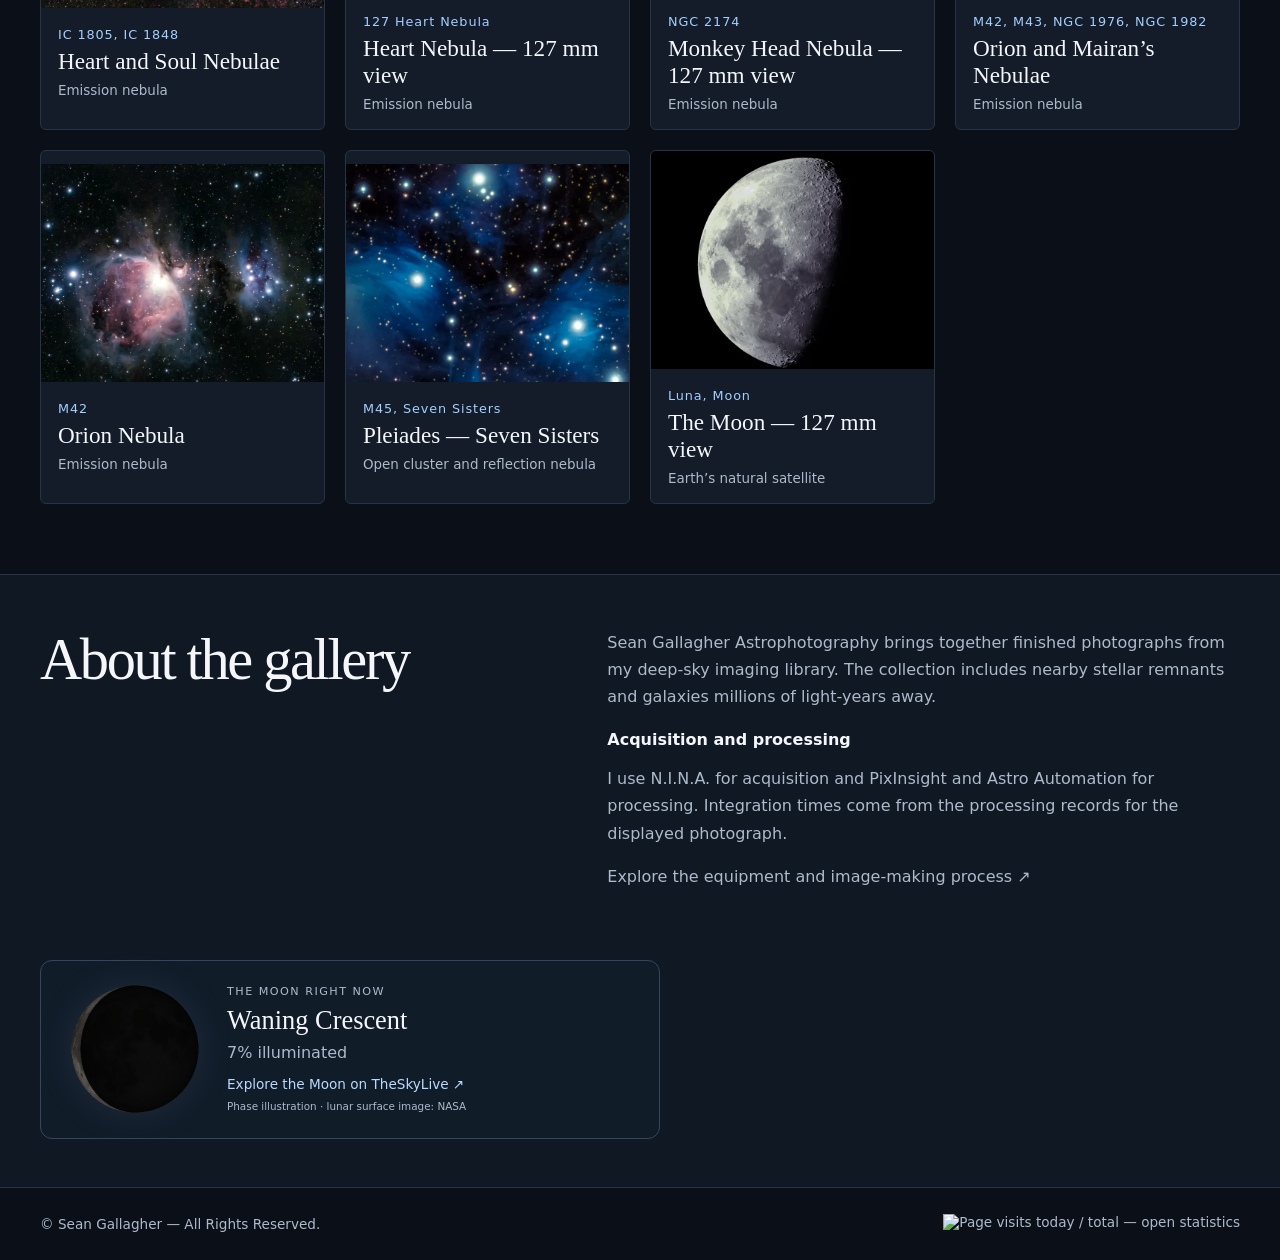
==== commit ea0c93b2: "Add automatic current Moon phase under About with TheSkyLive link" ====
--- a/index.html
+++ b/index.html
@@ -5,11 +5,13 @@
   <meta name="viewport" content="width=device-width, initial-scale=1">
   <meta name="description" content="Explore Sean Gallagher’s photographs of galaxies, nebulae, and the night sky.">
   <title>Sean Gallagher Astrophotography</title>
-  <link rel="stylesheet" href="style.css?v=6">
+  <link rel="stylesheet" href="style.css?v=7">
   <script defer src="gallery-data.js"></script>
   <script defer src="target-catalog.js?v=2"></script>
   <script defer src="target-details.js"></script>
   <script defer src="gallery.js?v=4"></script>
+  <script defer src="moon-assets/suncalc.js"></script>
+  <script defer src="moon-phase.js"></script>
 </head>
 <body>
   <header class="top"><div class="wrap nav">
@@ -46,6 +48,12 @@
       <h2>About the gallery</h2>
       <div><p>Sean Gallagher Astrophotography brings together finished photographs from my deep-sky imaging library. The collection includes nearby stellar remnants and galaxies millions of light-years away.</p>
       <h3>Acquisition and processing</h3><p>I use N.I.N.A. for acquisition and PixInsight and Astro Automation for processing. Integration times come from the processing records for the displayed photograph.</p><p><a href="equipment.html" class="text-link">Explore the equipment and image-making process ↗</a></p></div>
+    </div>
+    <div class="wrap moon-wrap">
+      <a class="moon-card" id="moon-link" href="https://theskylive.com/moon-info" target="_blank" rel="noopener noreferrer">
+        <canvas id="moon-phase" width="256" height="256" role="img" aria-label="Current Moon phase illustration"></canvas>
+        <span class="moon-copy"><span class="eyebrow">The Moon right now</span><strong id="moon-name">Current Moon phase</strong><span id="moon-illumination">See today’s Moon on TheSkyLive</span><span class="moon-cta">Explore the Moon on TheSkyLive ↗</span><small>Phase illustration · lunar surface image: NASA</small></span>
+      </a>
     </div></section>
   </main>
   <footer class="wrap"><span>© Sean Gallagher — All Rights Reserved.</span>
--- a/style.css
+++ b/style.css
@@ -85,6 +85,8 @@
 #stage:active{cursor:grabbing}
 #full{position:absolute;left:50%;top:50%;max-width:none;transform-origin:center;user-select:none;pointer-events:none}
 #zoom-status{font-size:.83rem;color:var(--muted);margin:0;padding:8px 14px}
+.moon-wrap{padding-bottom:48px}.moon-card{display:flex;align-items:center;gap:28px;max-width:620px;padding:24px 30px;background:#111c29;border:1px solid #32475f;border-radius:12px;text-decoration:none;color:var(--text);transition:border-color .2s,background .2s}.moon-card:hover,.moon-card:focus-visible{border-color:#b9d9ff;background:#172436}.moon-card canvas{width:128px;height:128px;flex:none;filter:drop-shadow(0 0 18px #adc8ef16)}.moon-copy{display:flex;flex-direction:column;gap:7px}.moon-copy .eyebrow{text-transform:uppercase;letter-spacing:.13em;font-size:.7rem;color:var(--muted)}.moon-copy strong{font:1.65rem Georgia,serif}.moon-copy>span:not(.eyebrow){color:var(--muted)}.moon-copy .moon-cta{font-size:.85rem;color:#b9d9ff!important;margin-top:7px}.moon-copy small{font-size:.65rem;color:var(--muted);line-height:1.4}
+@media(max-width:450px){.moon-card{padding:20px 16px;gap:16px}.moon-card canvas{width:86px;height:86px}.moon-copy strong{font-size:1.3rem}}
 @media(max-width:1100px){.grid{grid-template-columns:repeat(3,minmax(0,1fr))}}
 @media(max-width:850px){.grid{grid-template-columns:repeat(2,minmax(0,1fr))}}
 @media(max-width:650px){
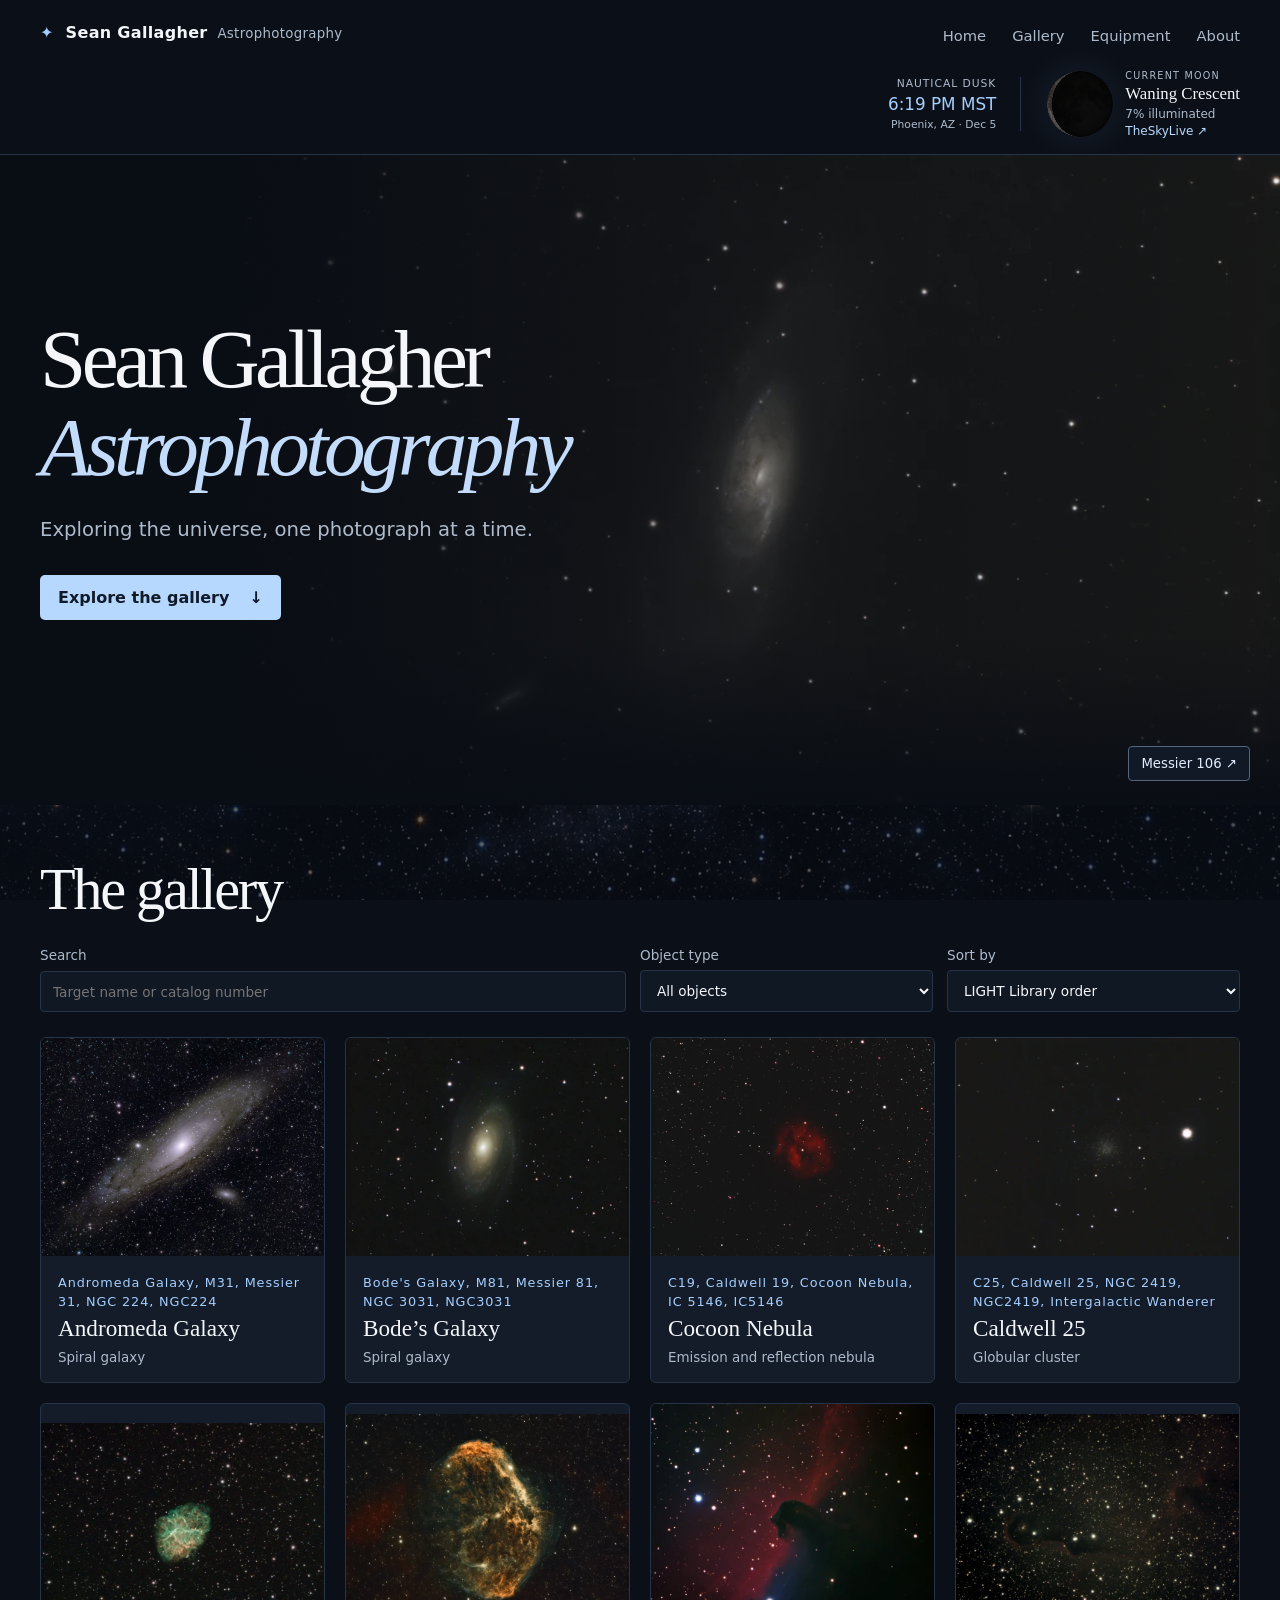
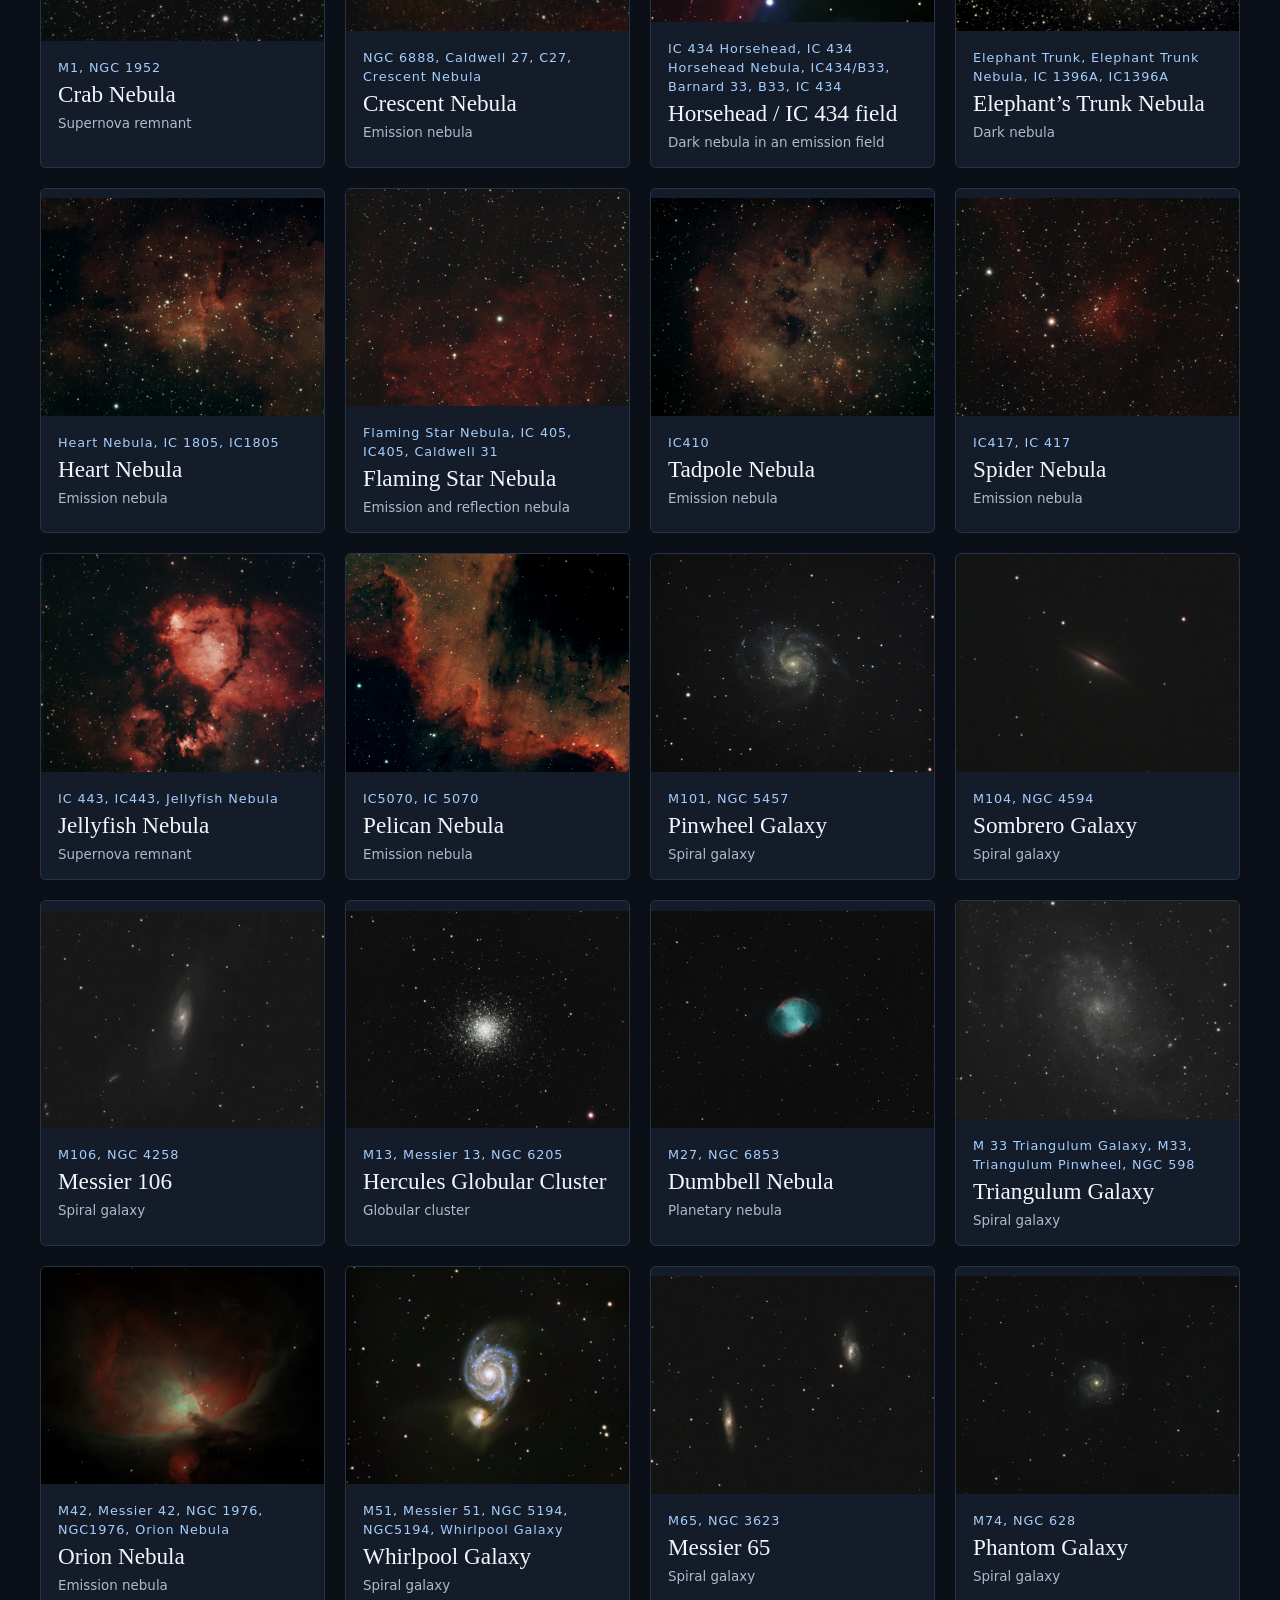
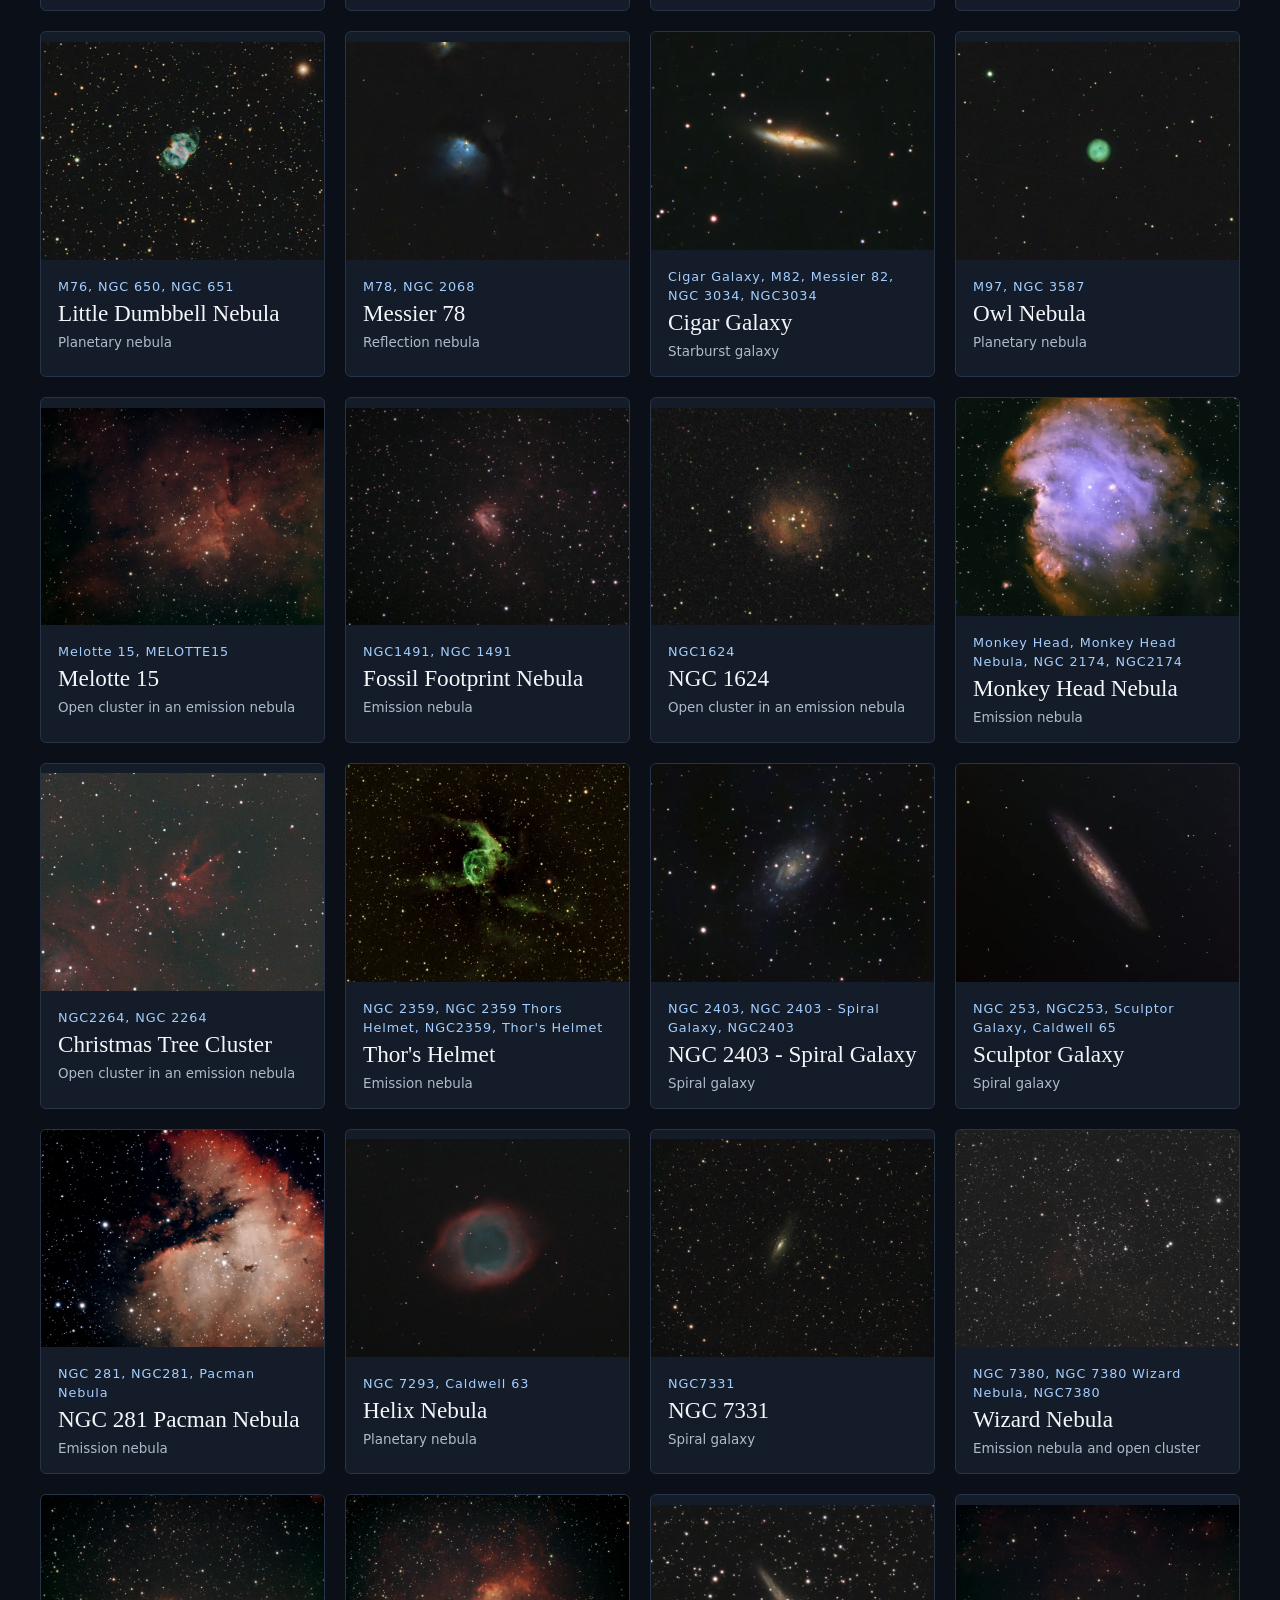
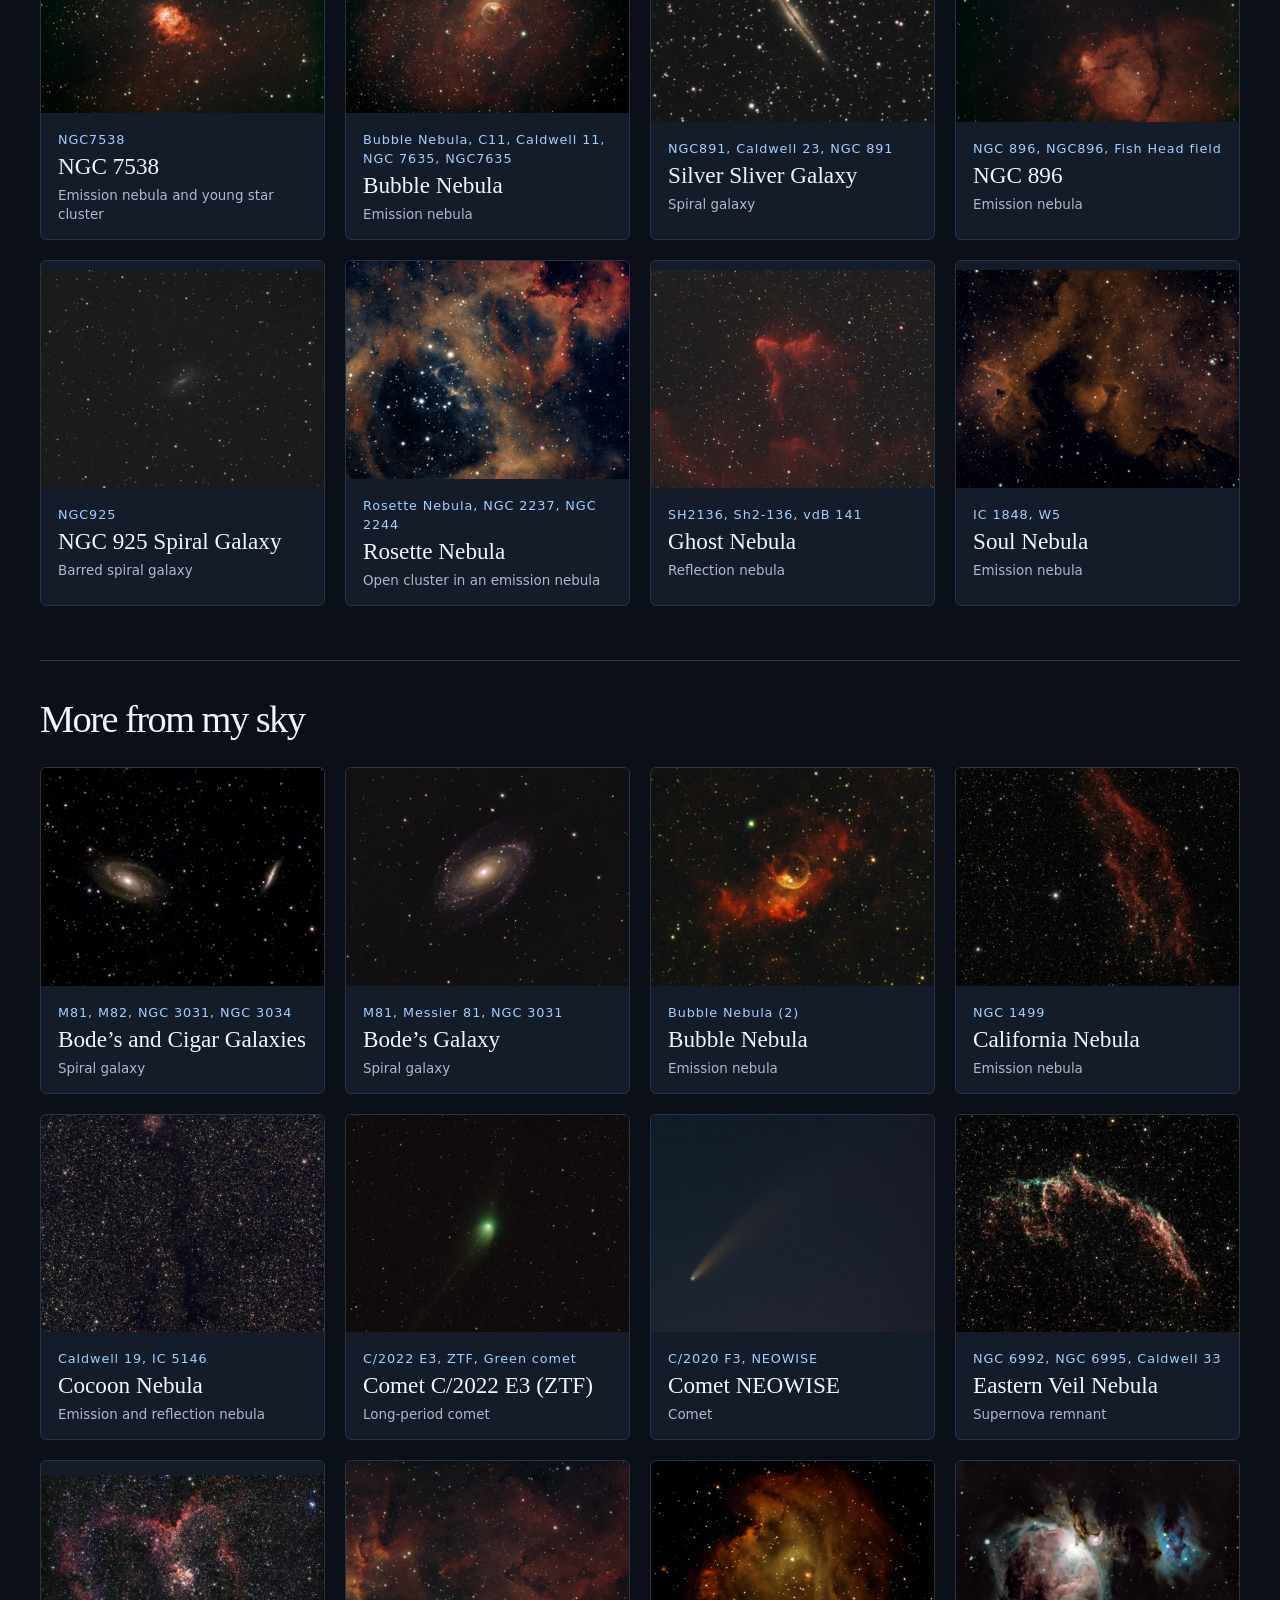
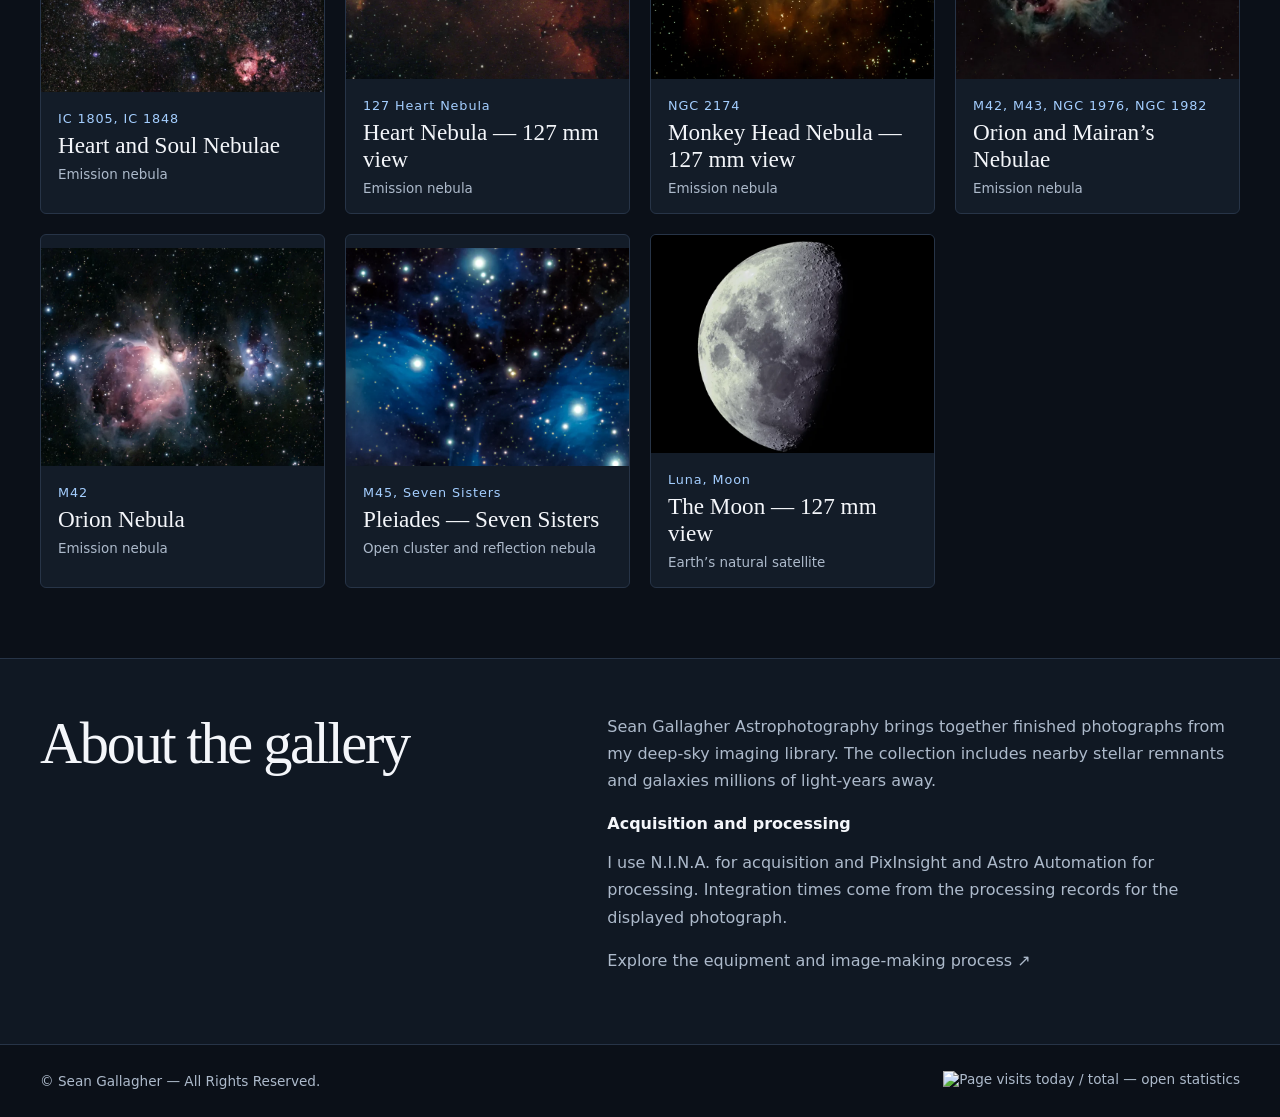
==== commit 65e6a67a: "Move Moon phase into header and add Phoenix nautical dusk" ====
--- a/index.html
+++ b/index.html
@@ -5,18 +5,25 @@
   <meta name="viewport" content="width=device-width, initial-scale=1">
   <meta name="description" content="Explore Sean Gallagher’s photographs of galaxies, nebulae, and the night sky.">
   <title>Sean Gallagher Astrophotography</title>
-  <link rel="stylesheet" href="style.css?v=7">
+  <link rel="stylesheet" href="style.css?v=8">
   <script defer src="gallery-data.js"></script>
   <script defer src="target-catalog.js?v=2"></script>
   <script defer src="target-details.js"></script>
   <script defer src="gallery.js?v=4"></script>
   <script defer src="moon-assets/suncalc.js"></script>
-  <script defer src="moon-phase.js"></script>
+  <script defer src="moon-phase.js?v=2"></script>
 </head>
 <body>
-  <header class="top"><div class="wrap nav">
+  <header class="top observing-header"><div class="wrap nav">
     <a class="brand" href="#home"><span aria-hidden="true">✦</span> Sean Gallagher <small>Astrophotography</small></a>
-    <nav aria-label="Main navigation"><a href="#home">Home</a><a href="#gallery">Gallery</a><a href="equipment.html">Equipment</a><a href="#about">About</a></nav>
+    <div class="header-right"><nav aria-label="Main navigation"><a href="#home">Home</a><a href="#gallery">Gallery</a><a href="equipment.html">Equipment</a><a href="#about">About</a></nav>
+    <div class="header-sky">
+      <div class="dusk-card" title="Evening nautical twilight ends when the Sun is 12 degrees below the horizon. Calculated for Phoenix city center."><span>Nautical dusk</span><time id="nautical-dusk">—</time><small id="dusk-date">Phoenix, AZ · MST</small></div>
+      <a class="moon-card" id="moon-link" href="https://theskylive.com/moon-info" target="_blank" rel="noopener noreferrer">
+        <canvas id="moon-phase" width="256" height="256" role="img" aria-label="Current Moon phase illustration"></canvas>
+        <span class="moon-copy"><span class="eyebrow">Current Moon</span><strong id="moon-name">Current Moon phase</strong><span id="moon-illumination">See today’s Moon on TheSkyLive</span><span class="moon-cta">TheSkyLive ↗</span></span>
+      </a>
+    </div></div>
   </div></header>
   <main id="home">
     <section class="hero" aria-labelledby="hero-title">
@@ -49,12 +56,7 @@
       <div><p>Sean Gallagher Astrophotography brings together finished photographs from my deep-sky imaging library. The collection includes nearby stellar remnants and galaxies millions of light-years away.</p>
       <h3>Acquisition and processing</h3><p>I use N.I.N.A. for acquisition and PixInsight and Astro Automation for processing. Integration times come from the processing records for the displayed photograph.</p><p><a href="equipment.html" class="text-link">Explore the equipment and image-making process ↗</a></p></div>
     </div>
-    <div class="wrap moon-wrap">
-      <a class="moon-card" id="moon-link" href="https://theskylive.com/moon-info" target="_blank" rel="noopener noreferrer">
-        <canvas id="moon-phase" width="256" height="256" role="img" aria-label="Current Moon phase illustration"></canvas>
-        <span class="moon-copy"><span class="eyebrow">The Moon right now</span><strong id="moon-name">Current Moon phase</strong><span id="moon-illumination">See today’s Moon on TheSkyLive</span><span class="moon-cta">Explore the Moon on TheSkyLive ↗</span><small>Phase illustration · lunar surface image: NASA</small></span>
-      </a>
-    </div></section>
+</section>
   </main>
   <footer class="wrap"><span>© Sean Gallagher — All Rights Reserved.</span>
     <a class="visit-counter" href="https://hitscounter.dev/history?url=https%3A%2F%2Fcaptainseang.github.io%2FAstrophotography%2F" target="_blank" rel="noopener noreferrer" title="Page visits today / total, counting since November 17, 2026. Open visit statistics.">
--- a/style.css
+++ b/style.css
@@ -102,3 +102,7 @@
   #enlarge img{max-height:43dvh}.detail-copy{padding:22px}
   .toolbar{align-items:flex-start;flex-direction:column}
 }
+/* Compact observing information beneath the main menu. */
+.header-right{display:flex;flex-direction:column;align-items:flex-end;gap:0;padding-bottom:16px}.header-right nav{min-height:70px}.observing-header .nav{align-items:flex-start}.observing-header .brand{margin-top:23px}.header-sky{display:flex;align-items:center;justify-content:flex-end;gap:26px}.header-sky .moon-card{padding:0;gap:12px;border:0;background:transparent;border-radius:5px;max-width:none}.header-sky .moon-card:hover{background:transparent}.header-sky .moon-card canvas{width:66px;height:66px}.header-sky .moon-copy{gap:3px}.header-sky .moon-copy strong{font:1.05rem Georgia,serif}.header-sky .moon-copy .eyebrow{font-size:.6rem}.header-sky .moon-copy>span:not(.eyebrow){font-size:.75rem}.header-sky .moon-copy .moon-cta{margin:0;font-size:.67rem}.dusk-card{display:flex;flex-direction:column;gap:4px;text-align:right;border-right:1px solid var(--line);padding-right:24px}.dusk-card>span{font-size:.67rem;text-transform:uppercase;letter-spacing:.09em;color:var(--muted)}.dusk-card time{font-size:1.05rem;color:var(--blue);font-variant-numeric:tabular-nums}.dusk-card small{font-size:.67rem;color:var(--muted)}
+@media(max-width:950px){.observing-header .brand small{display:block;margin-left:22px}.observing-header .nav,.observing-header nav{gap:18px}}
+@media(max-width:650px){.observing-header .brand{margin-top:0}.header-right{width:100%;align-items:stretch;padding-bottom:4px;gap:16px}.header-right nav{min-height:0;justify-content:space-between}.header-sky{gap:18px;justify-content:space-between;padding-top:12px;border-top:1px solid var(--line)}.dusk-card{text-align:left;padding-right:14px}.header-sky .moon-card canvas{width:56px;height:56px}.header-sky .moon-copy strong{font-size:1rem}.header-sky .moon-card{gap:9px}}
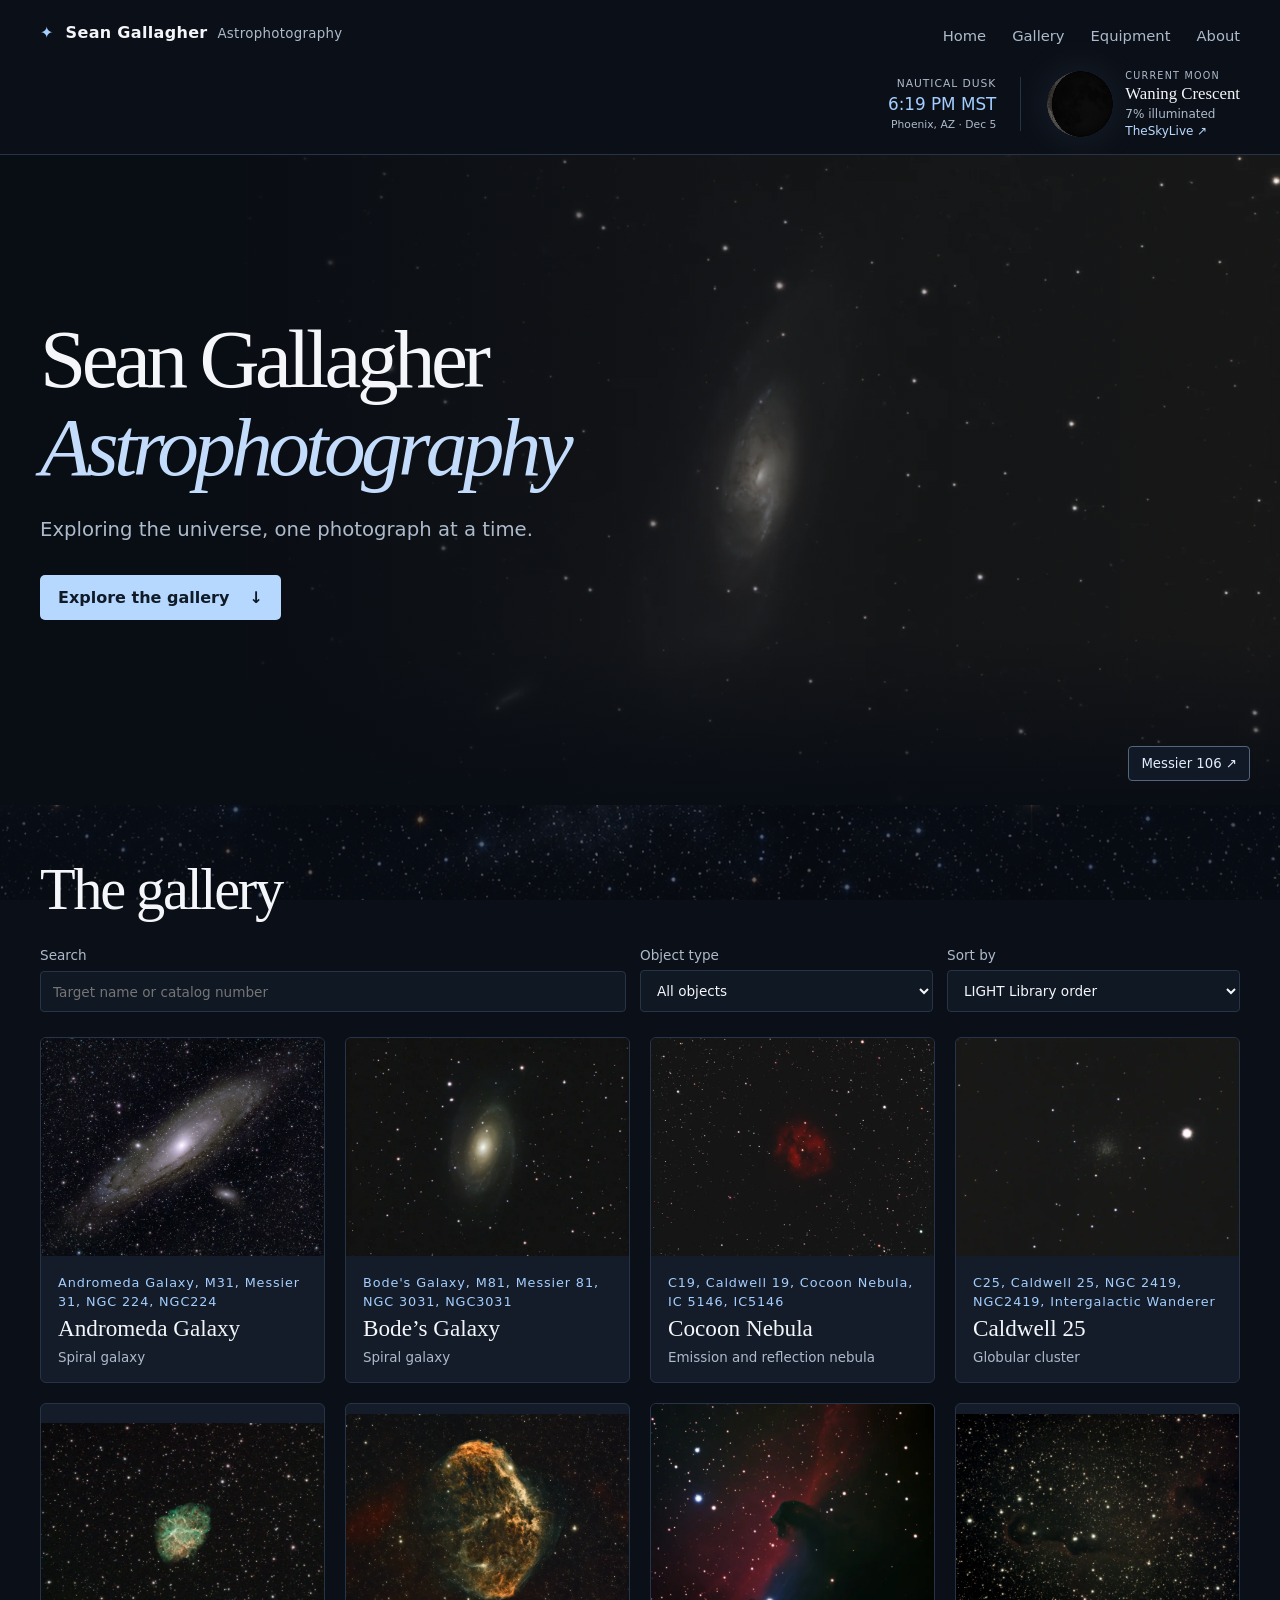
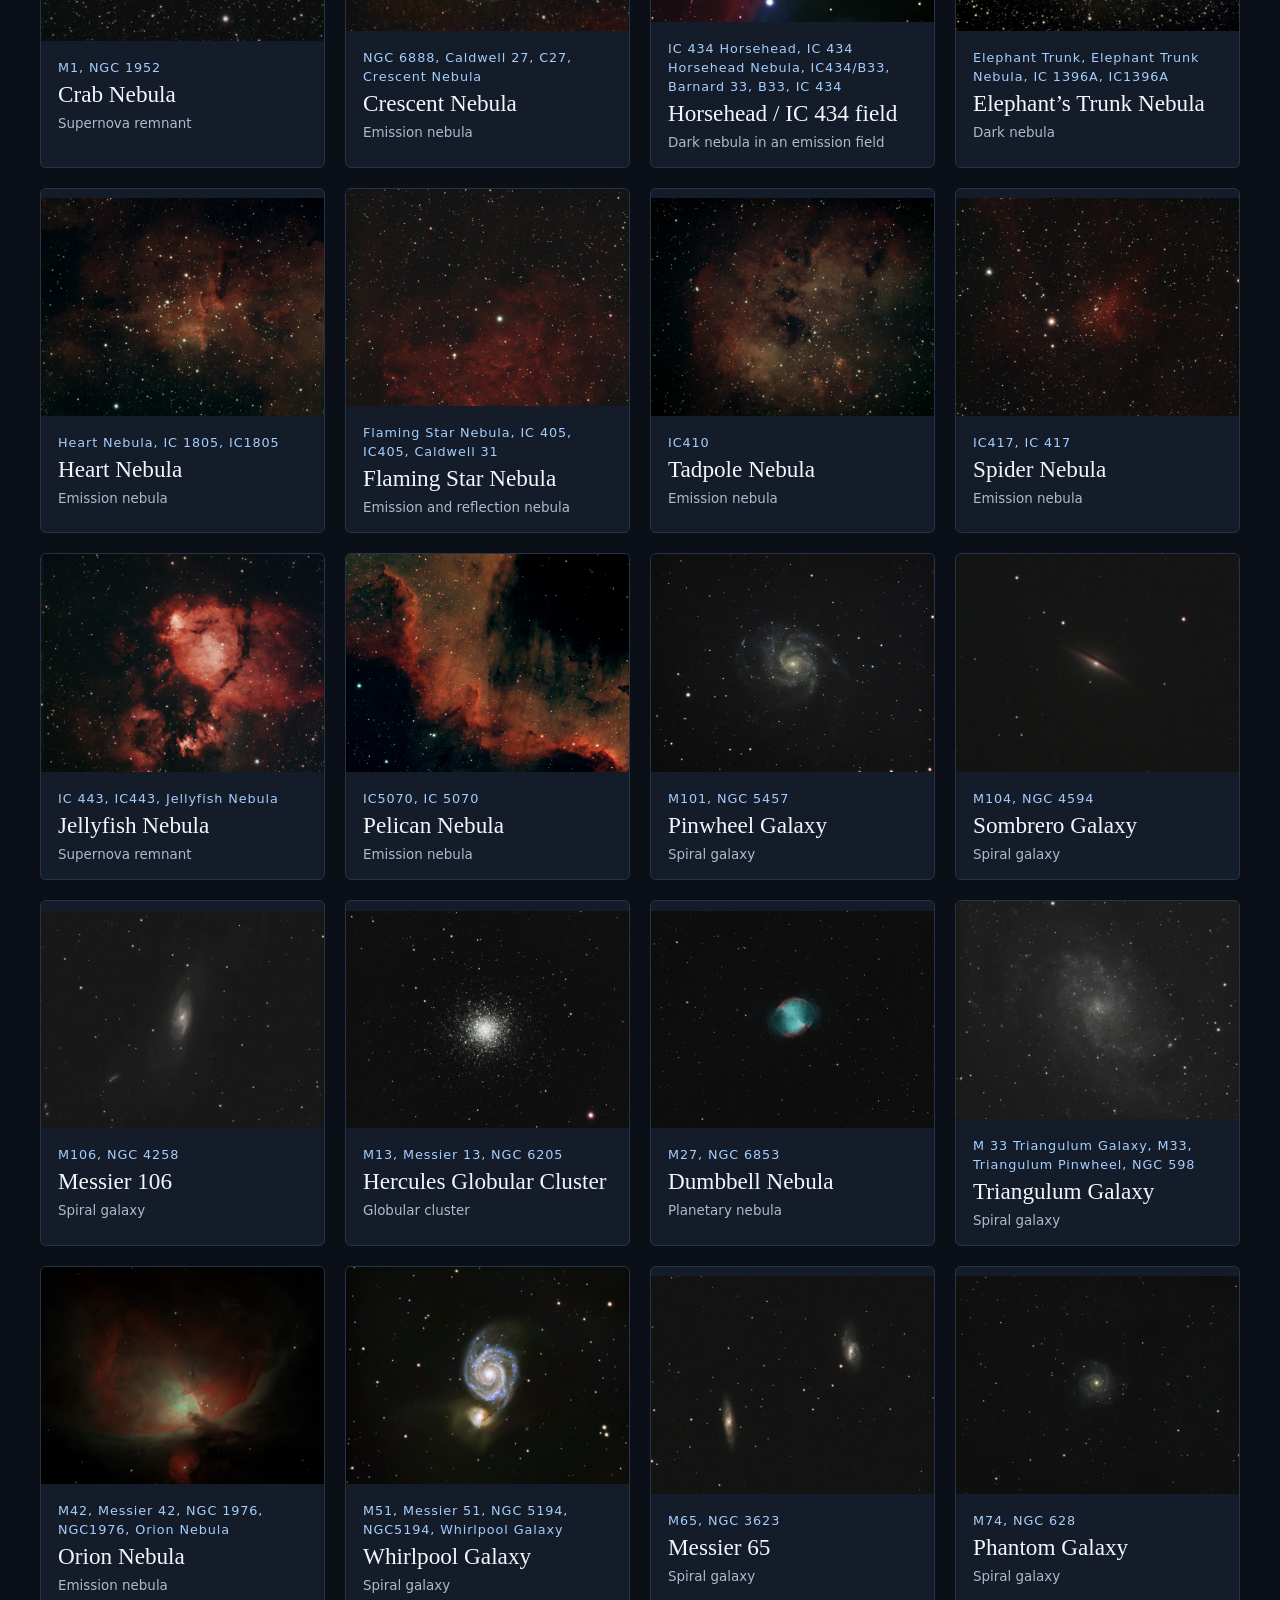
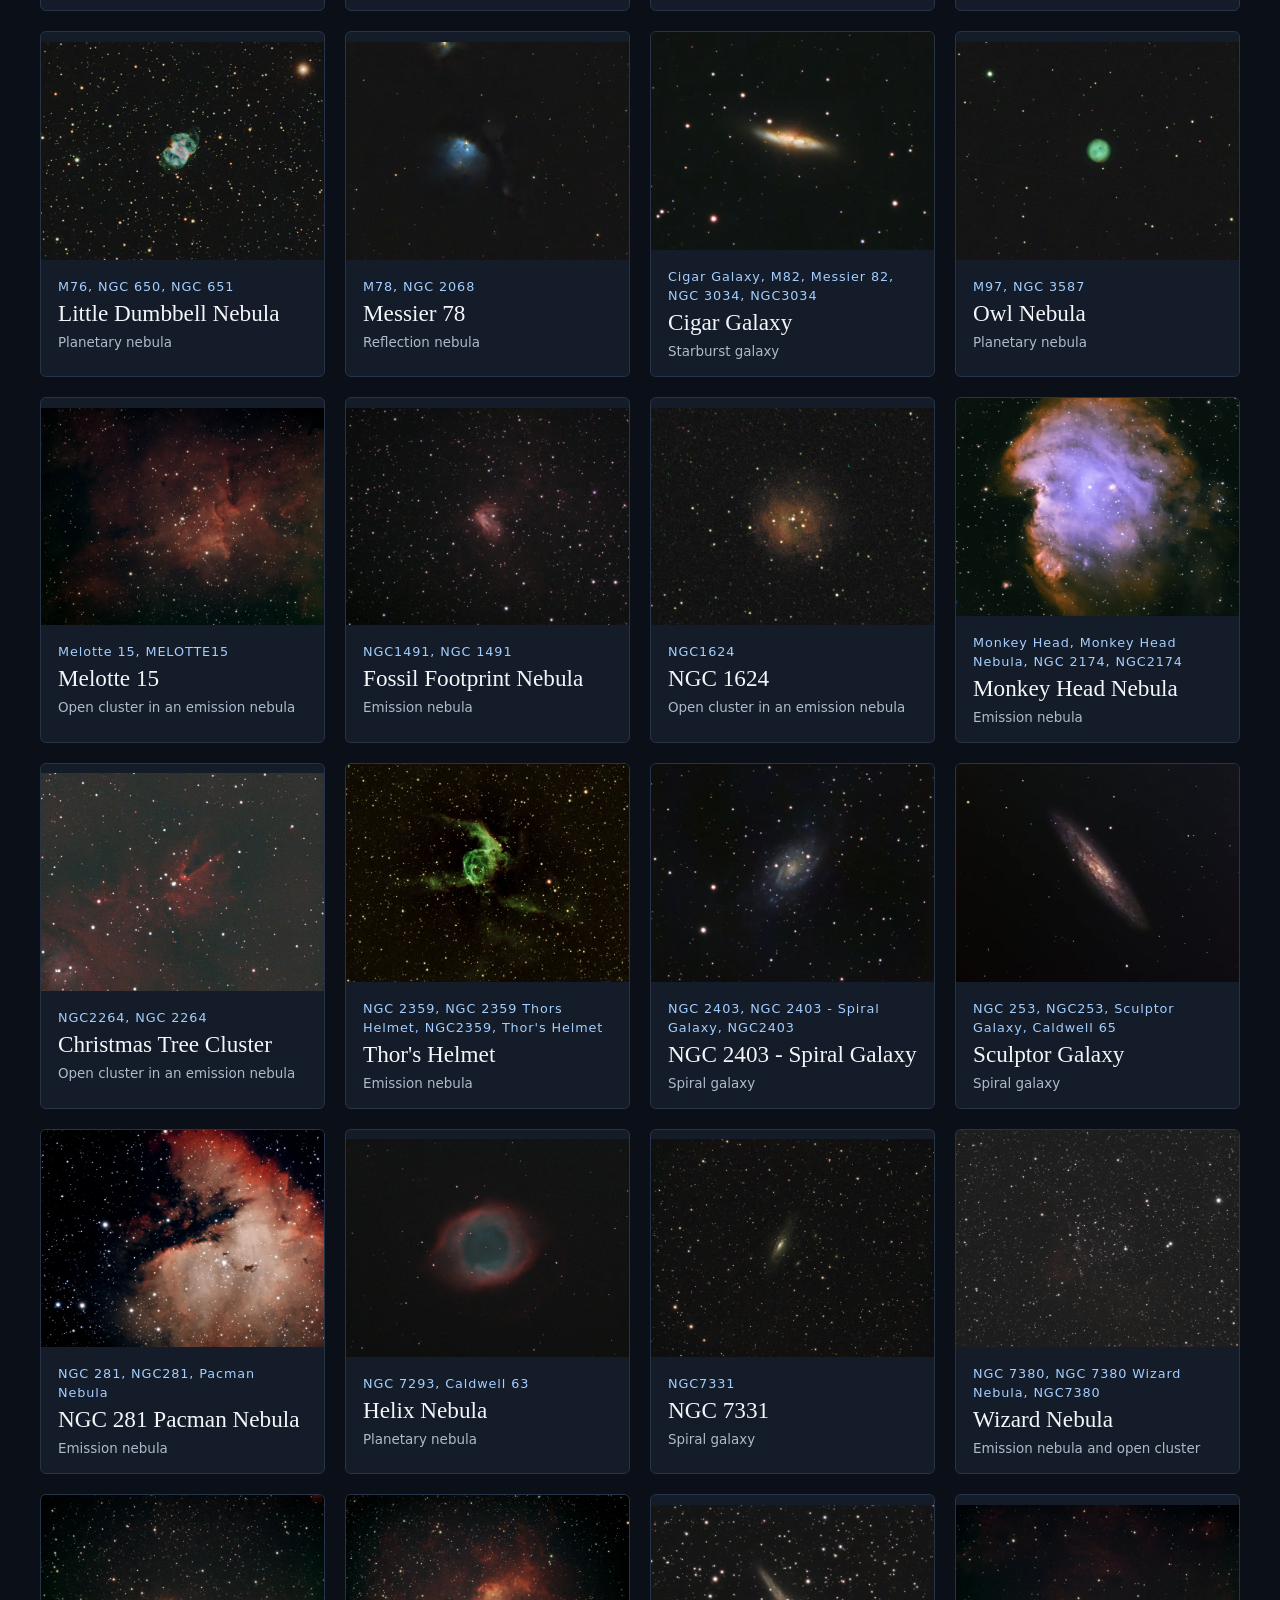
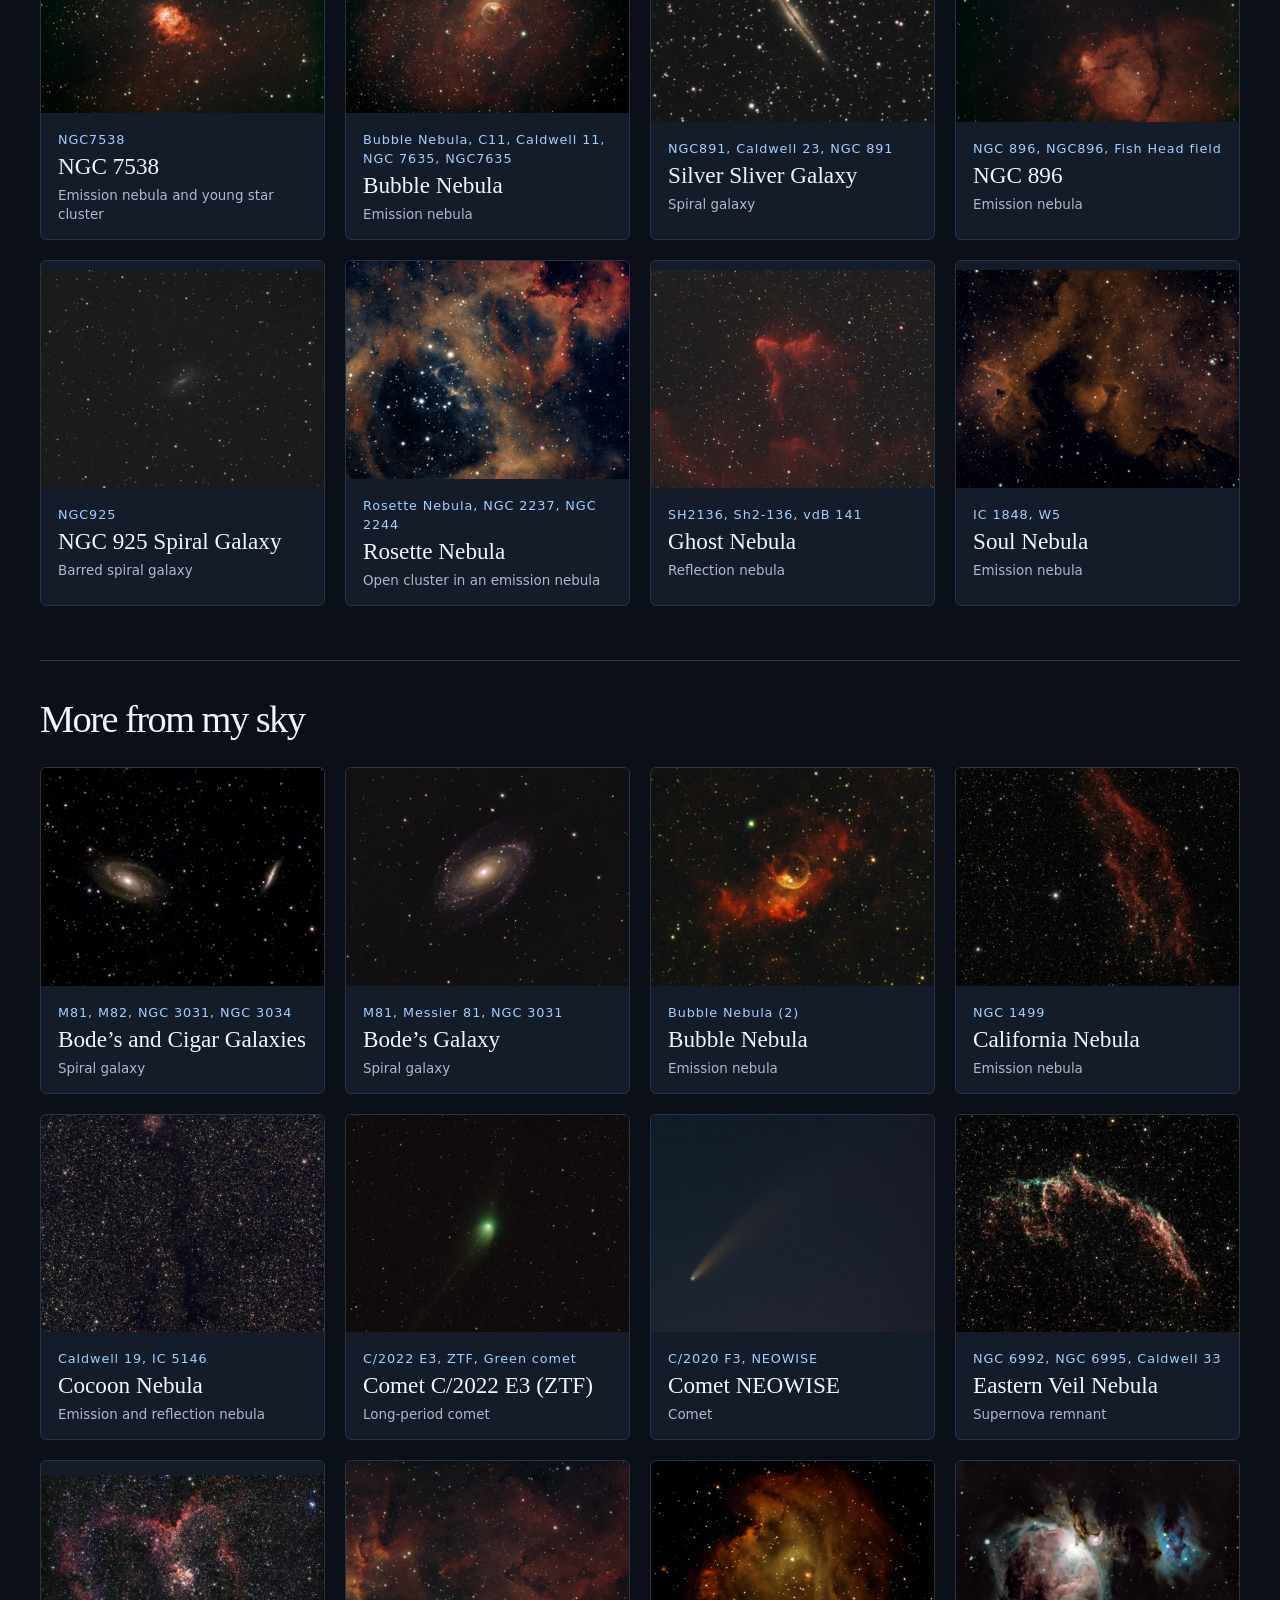
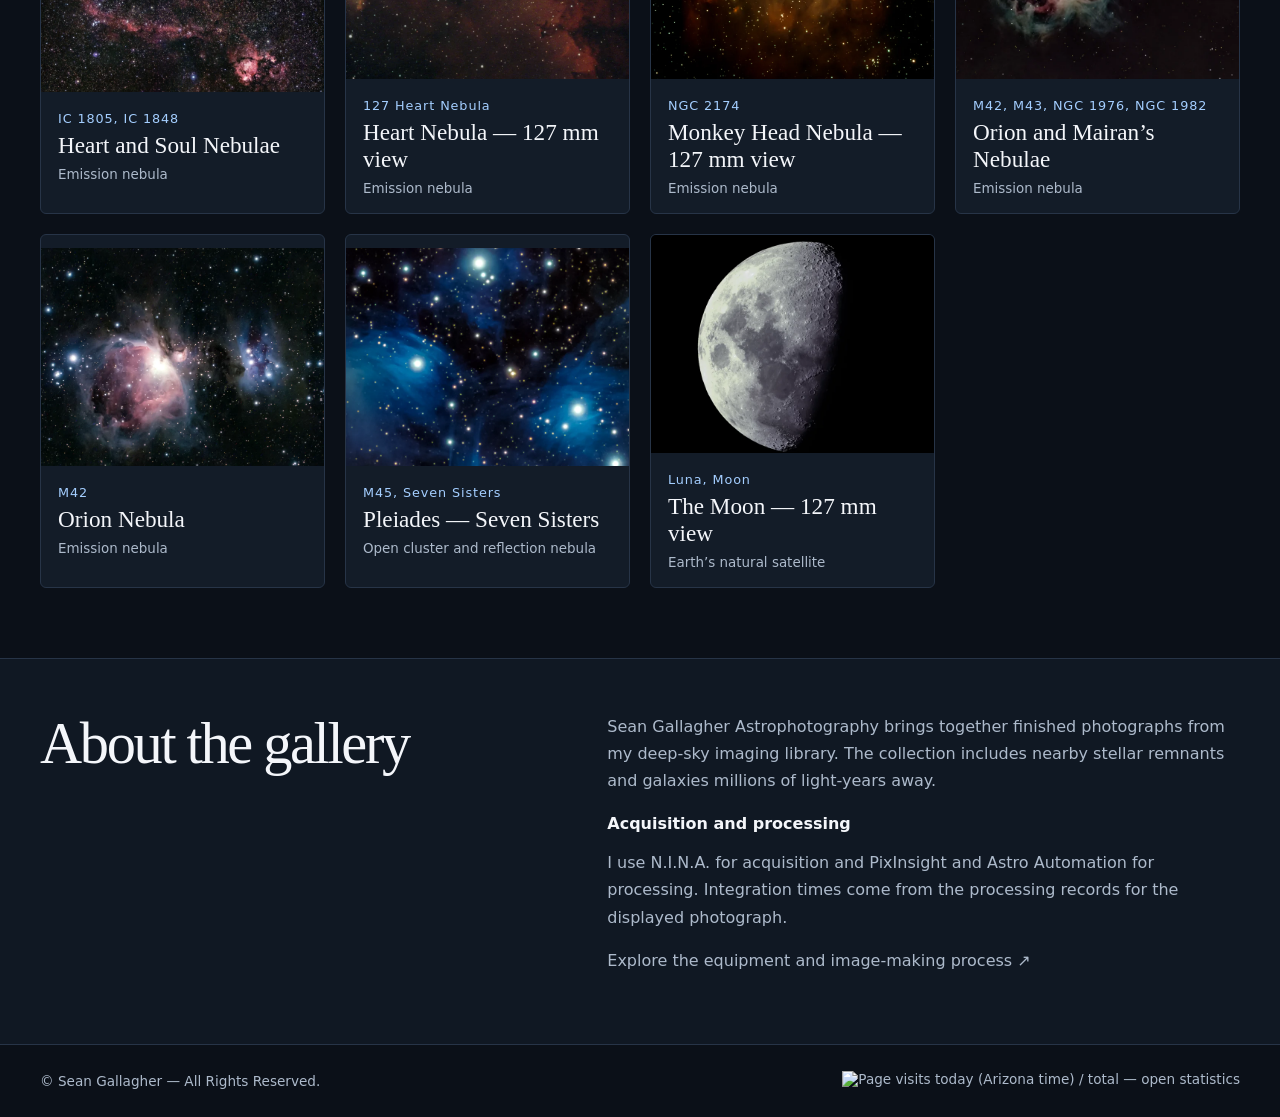
==== commit 86170d12: "Count future visits by America/Phoenix calendar date" ====
--- a/index.html
+++ b/index.html
@@ -59,8 +59,8 @@
 </section>
   </main>
   <footer class="wrap"><span>© Sean Gallagher — All Rights Reserved.</span>
-    <a class="visit-counter" href="https://hitscounter.dev/history?url=https%3A%2F%2Fcaptainseang.github.io%2FAstrophotography%2F" target="_blank" rel="noopener noreferrer" title="Page visits today / total, counting since November 17, 2026. Open visit statistics.">
-      <img src="https://hitscounter.dev/api/hit?url=https%3A%2F%2Fcaptainseang.github.io%2FAstrophotography%2F&amp;label=Visits&amp;icon=people&amp;color=%232f6e96" alt="Page visits today / total — open statistics" referrerpolicy="no-referrer" height="20" decoding="async">
+    <a class="visit-counter" href="https://hitscounter.dev/history?url=https%3A%2F%2Fcaptainseang.github.io%2FAstrophotography%2F" target="_blank" rel="noopener noreferrer" title="Page visits today / total. Future visits use Arizona dates (America/Phoenix); earlier history used UTC. Counting since November 17, 2026. Open visit statistics.">
+      <img src="https://hitscounter.dev/api/hit?url=https%3A%2F%2Fcaptainseang.github.io%2FAstrophotography%2F&amp;tz=America%2FPhoenix&amp;label=Visits&amp;icon=people&amp;color=%232f6e96" alt="Page visits today (Arizona time) / total — open statistics" referrerpolicy="no-referrer" height="20" decoding="async">
     </a>
   </footer>
   <dialog id="detail" aria-labelledby="detail-title">
